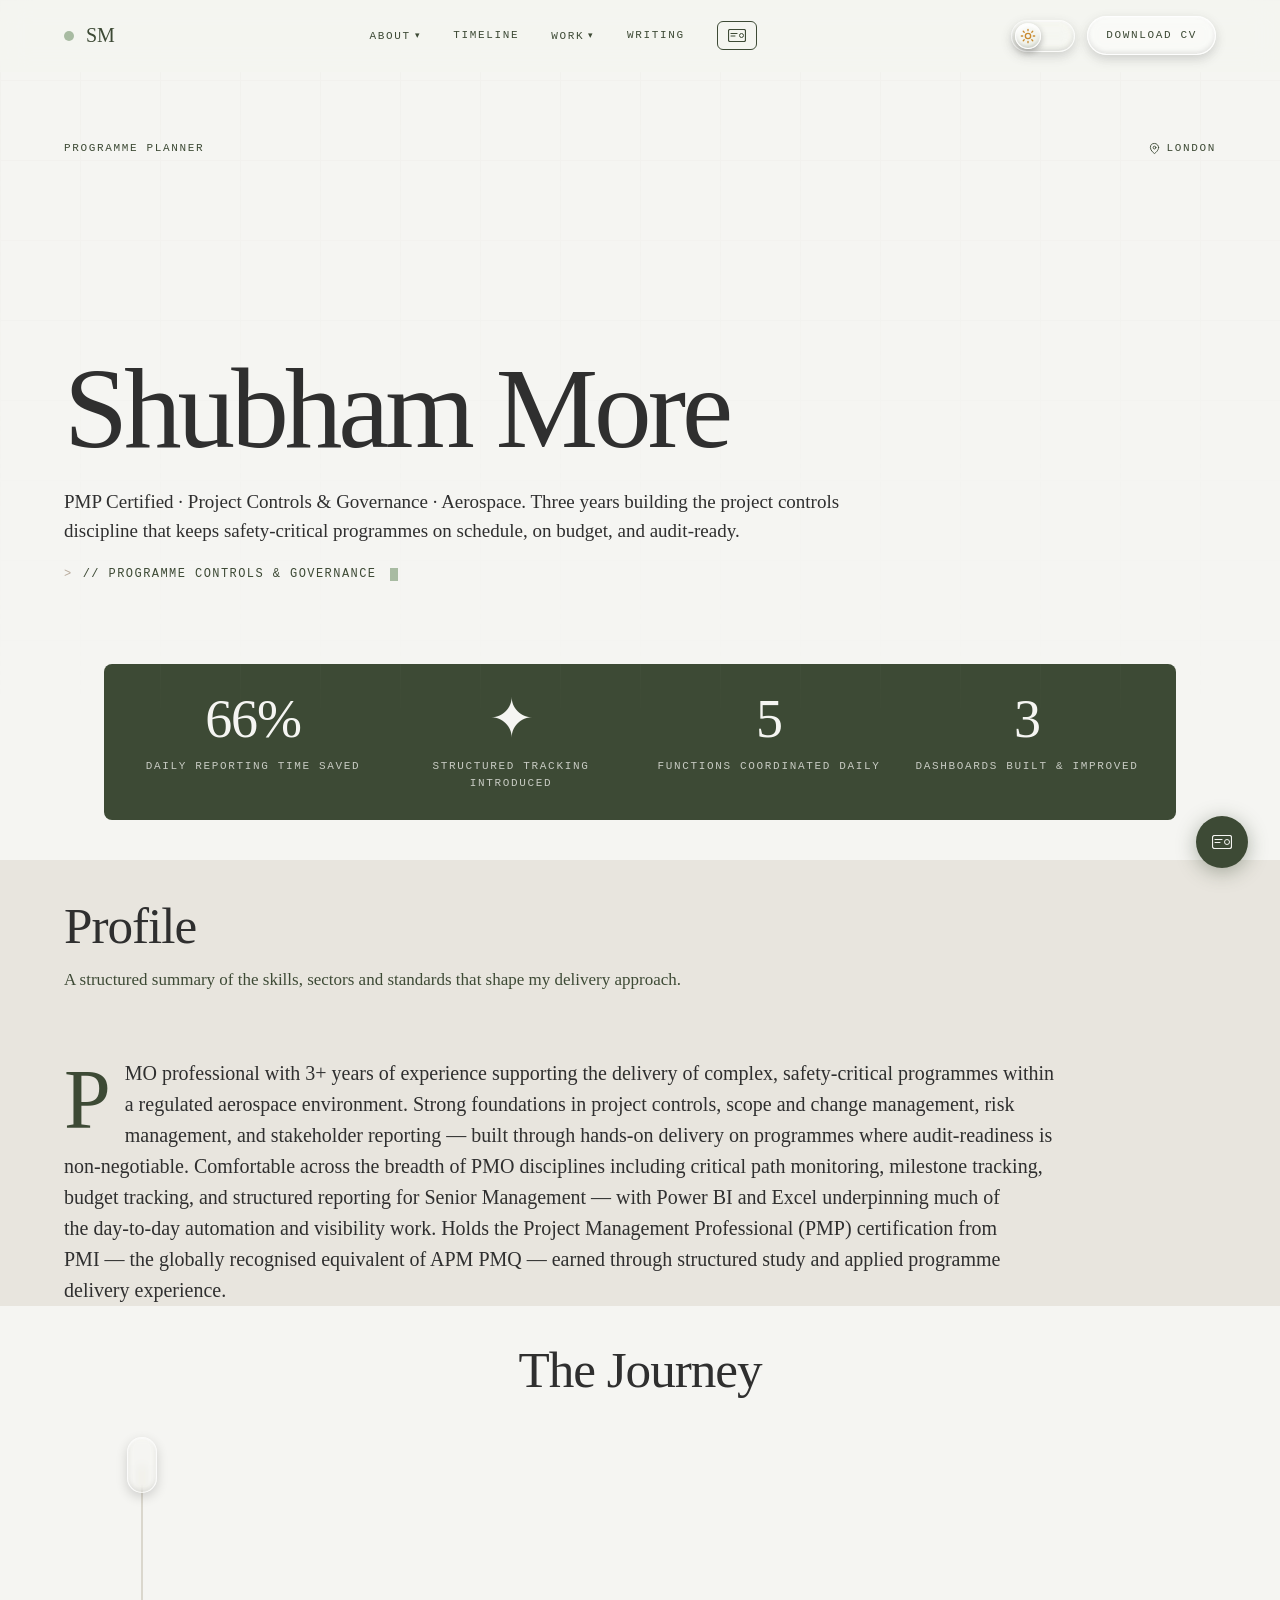
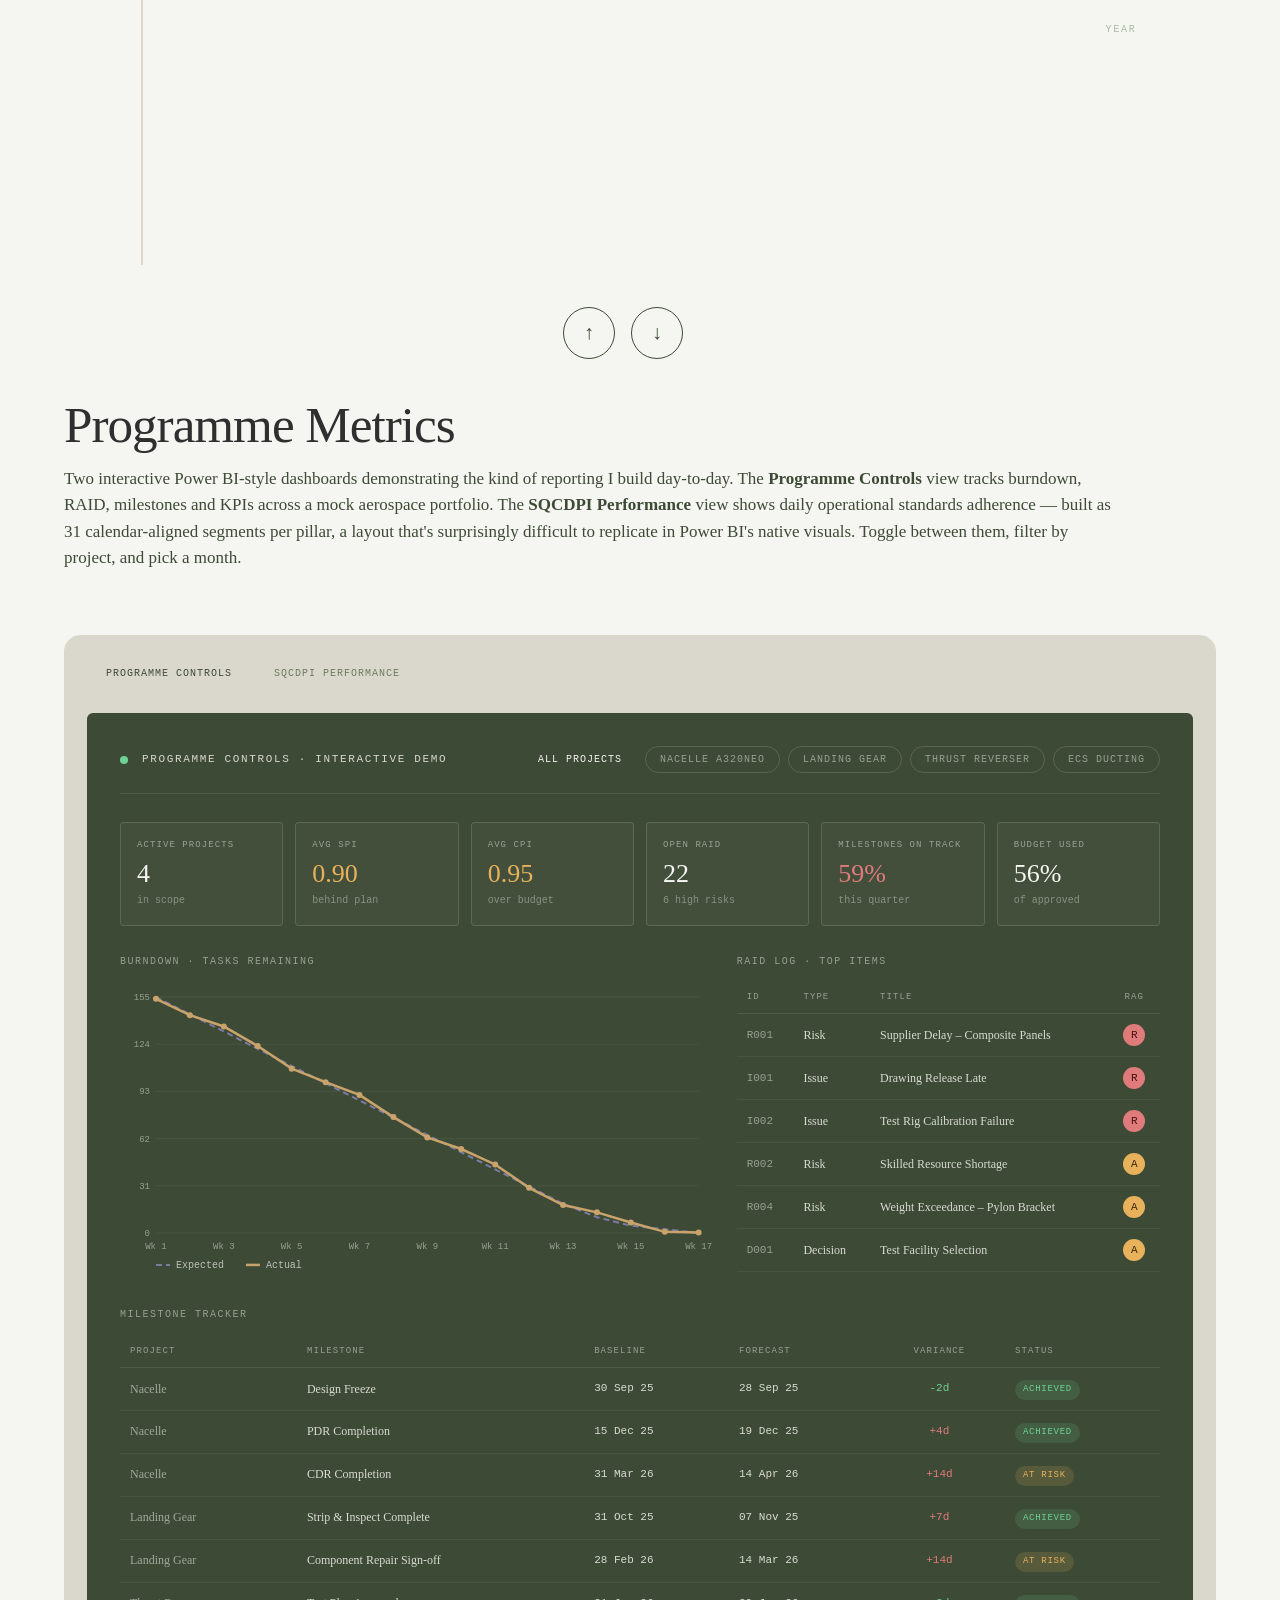
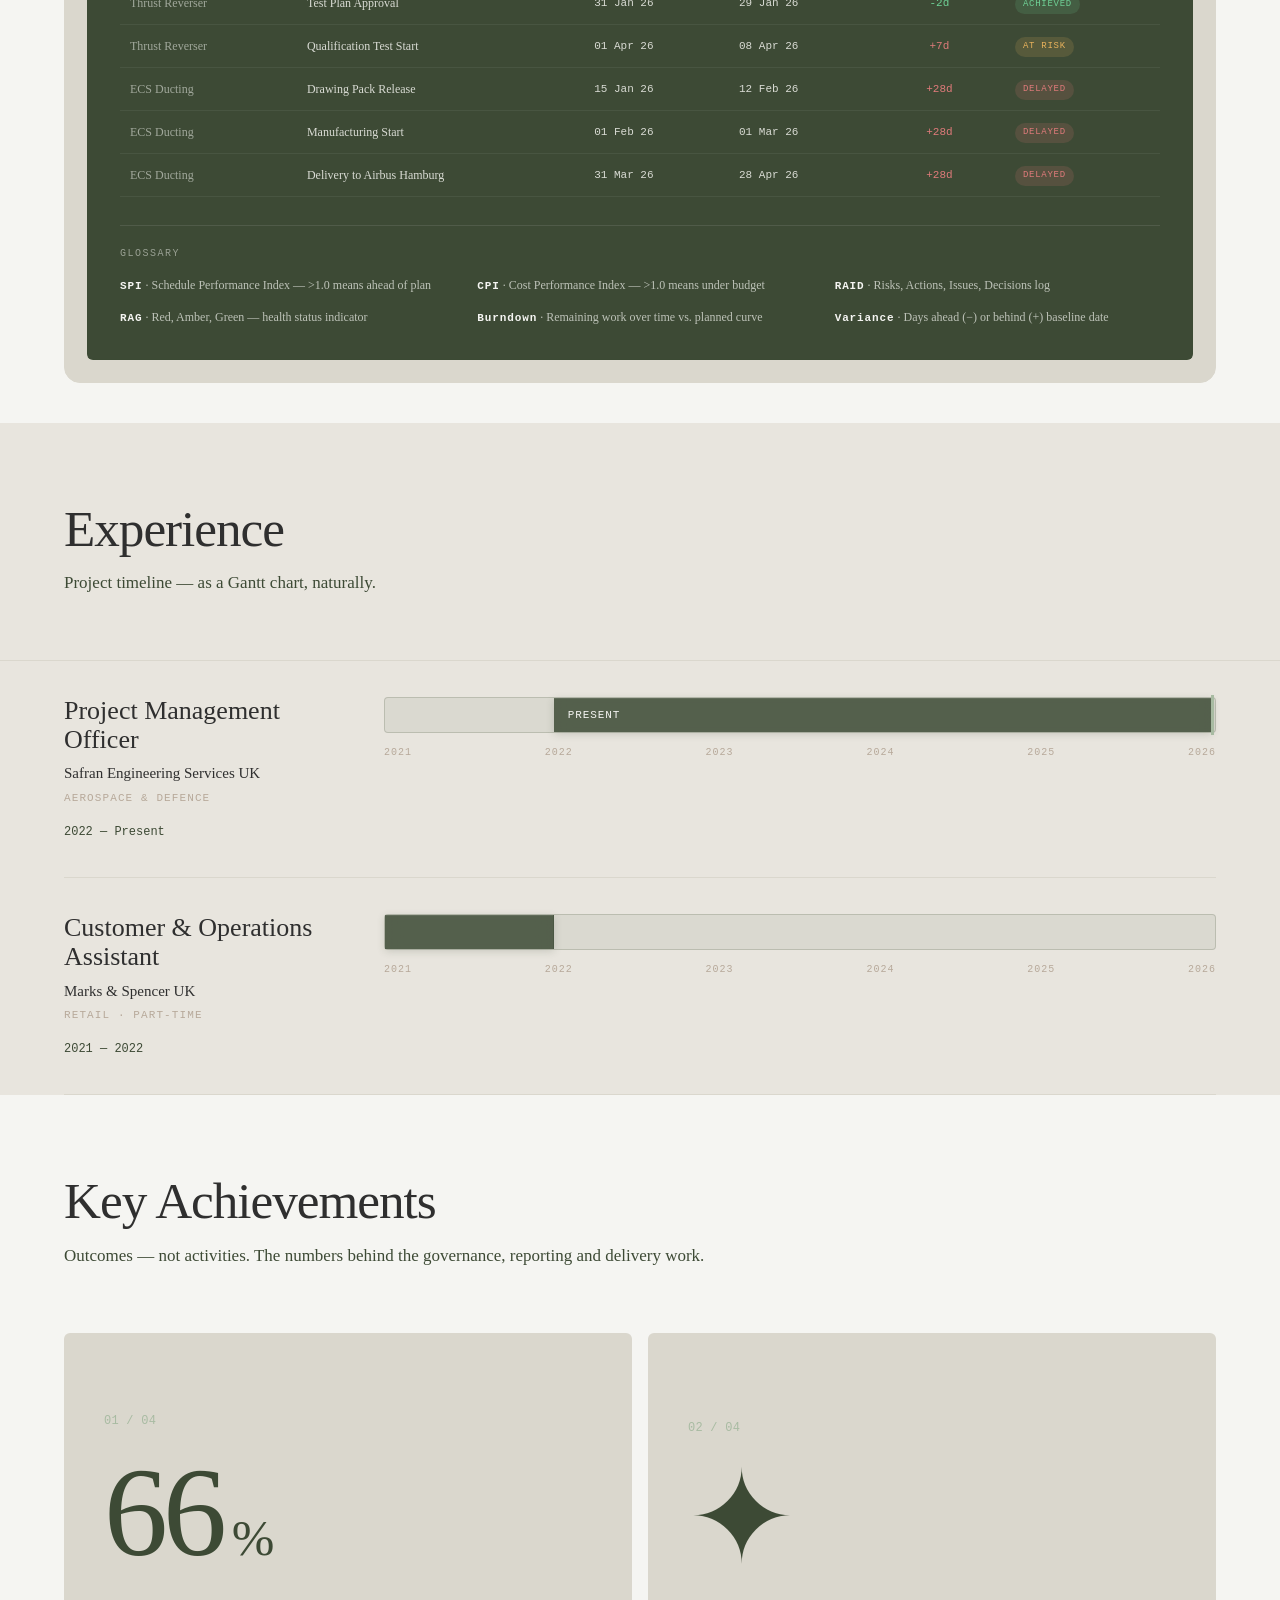
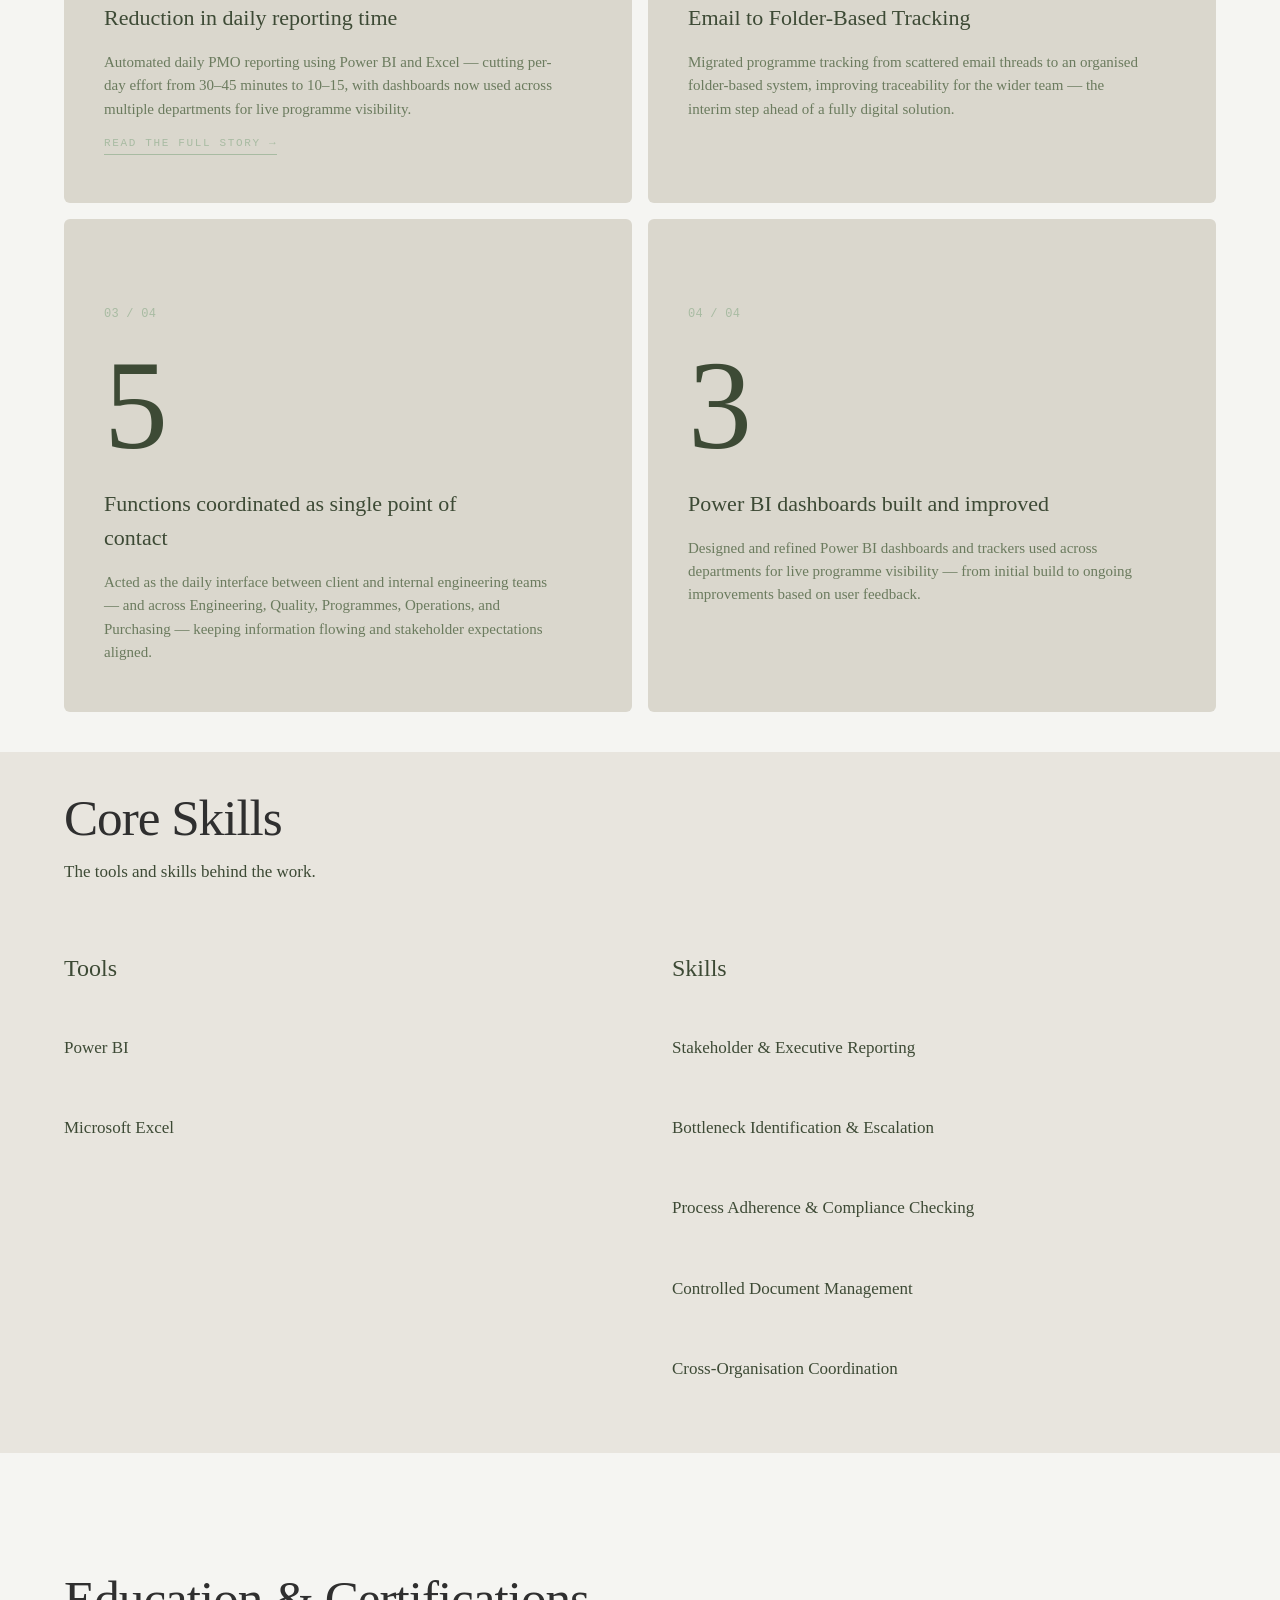
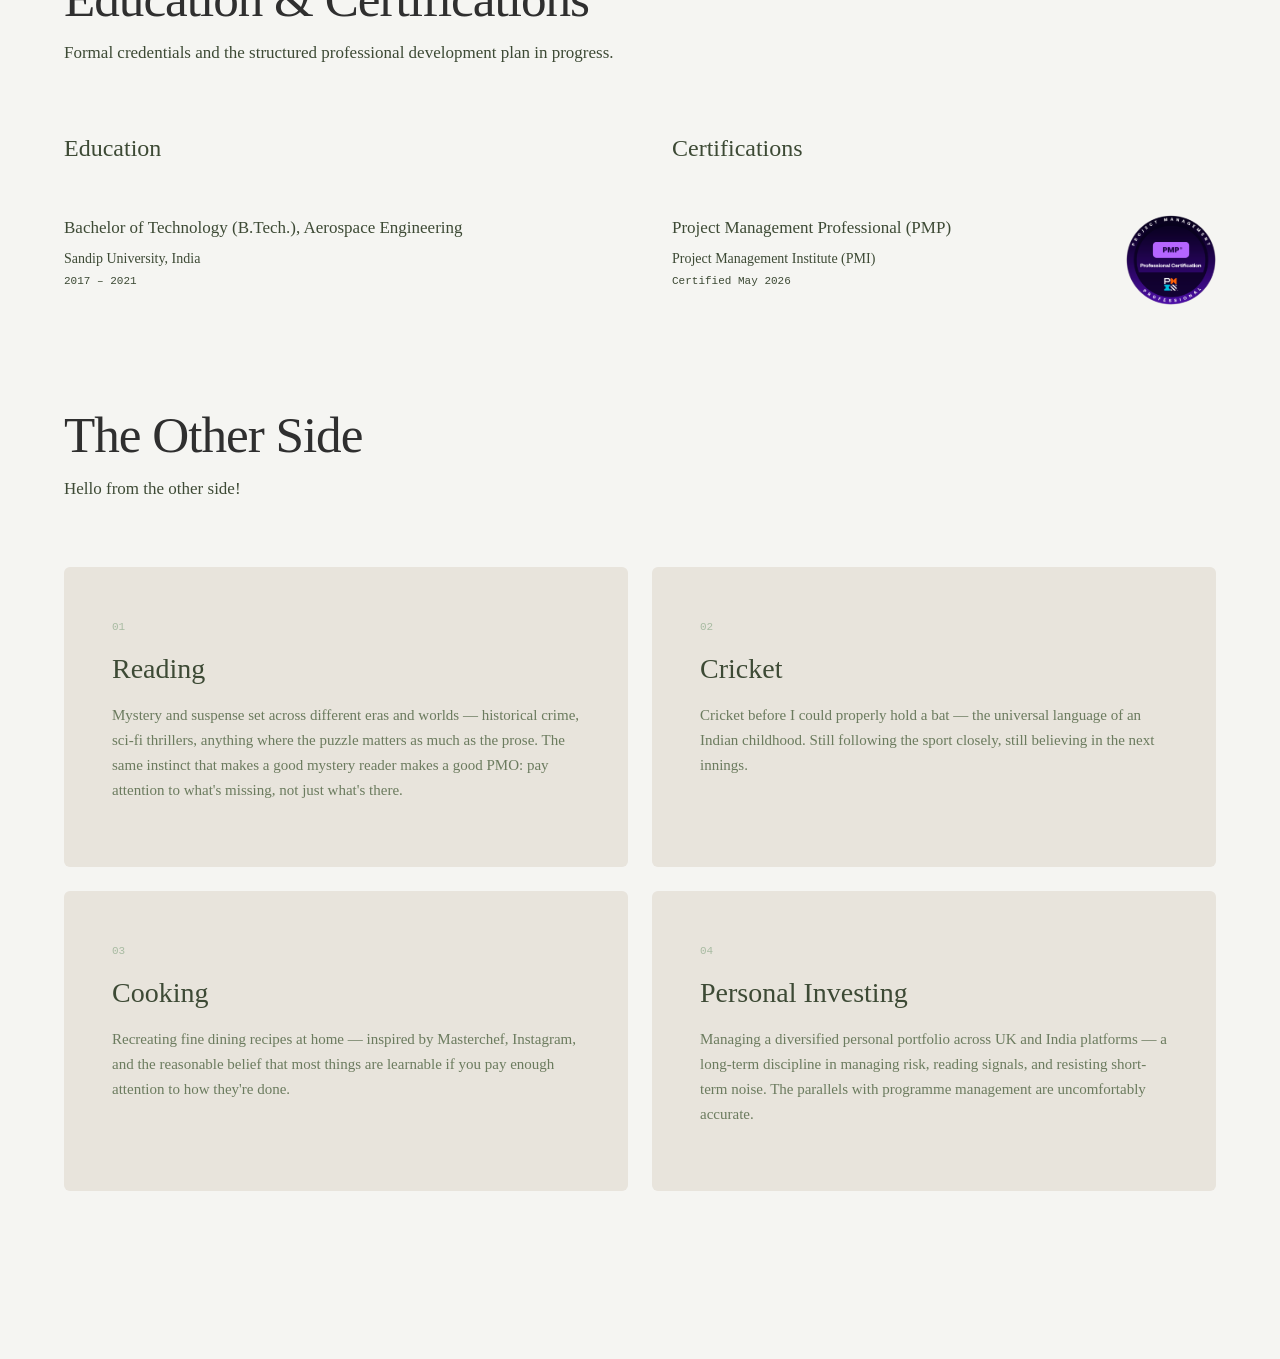
==== index.html @ 46ce42ec "Hero/skills/achievements/experience refresh - Hero top bar: replace the Role/Based/Specialism meta r" ====
<!DOCTYPE html>
<html lang="en"><head><meta http-equiv="Content-Type" content="text/html; charset=UTF-8"><link rel="preconnect" href="https://fonts.googleapis.com"><link rel="preconnect" href="https://fonts.gstatic.com" crossorigin><link href="https://fonts.googleapis.com/css2?family=Fraunces:ital,opsz,wght@0,9..144,400;0,9..144,500;1,9..144,400&family=Literata:ital,opsz,wght@0,7..72,400;0,7..72,500;1,7..72,400&family=JetBrains+Mono:wght@400;500&display=swap" rel="stylesheet"><meta name="viewport" content="width=device-width, initial-scale=1.0">
<title>Shubham More — Project Management Officer · Programme Controls &amp; Governance</title>
<meta name="description" content="Shubham More — Project Management Officer with 3+ years building project controls discipline on safety-critical aerospace programmes. Portfolio of programme delivery, governance and reporting work.">
<link rel="preconnect" href="https://fonts.googleapis.com/">
<link rel="preconnect" href="https://fonts.gstatic.com/">
<script>/* Apply saved theme before first paint — prevents a flash. Default is light for every device (OS setting ignored). */
(function(){try{var t=localStorage.getItem('theme')==='dark'?'dark':'light';document.documentElement.setAttribute('data-theme',t);}catch(e){}})();</script>
<link rel="stylesheet" href="css/base-mobile.css">
<link rel="stylesheet" href="css/variables.css">
<link rel="stylesheet" href="css/base.css">
<link rel="stylesheet" href="css/nav.css">
<link rel="stylesheet" href="css/sections/hero.css">
<link rel="stylesheet" href="css/sections/profile.css">
<link rel="stylesheet" href="css/sections/dashboard.css">
<link rel="stylesheet" href="css/sections/experience.css">
<link rel="stylesheet" href="css/sections/achievements.css">
<link rel="stylesheet" href="css/sections/skills.css">
<link rel="stylesheet" href="css/sections/education.css">
<link rel="stylesheet" href="css/sections/interests.css">
<link rel="stylesheet" href="css/sections/contact.css">
<link rel="stylesheet" href="css/misc.css">
<link rel="stylesheet" href="css/sections/dashboard-sqcdpi.css">
<link rel="stylesheet" href="css/overrides.css">
<link rel="stylesheet" href="css/nav-dropdown.css">
<link rel="stylesheet" href="css/sections/timeline.css">
<link rel="stylesheet" href="css/sections/timeline-deck.css">
<link rel="stylesheet" href="css/components.css">
<link rel="stylesheet" href="css/theme-toggle.css">
</head>
<body>
<nav class="nav" id="nav">
  <div class="nav-inner">
    <a class="nav-logo" href="#top"><span class="dot"></span>SM</a>
    <div class="nav-links" id="navLinks">
      <!-- About dropdown -->
      <div class="nav-group">
        <button class="nav-group-btn" aria-expanded="false">About <span class="nav-chevron">▾</span></button>
        <div class="nav-dropdown">
          <a href="#profile" class="nav-drop-link">Profile</a>
          <a href="#education" class="nav-drop-link">Education &amp; Development</a>
          <a href="#interests" class="nav-drop-link">The Other Side</a>
        </div>
      </div>
      <a href="#timeline" class="nav-link-plain">Timeline</a>
      <!-- Work dropdown -->
      <div class="nav-group">
        <button class="nav-group-btn" aria-expanded="false">Work <span class="nav-chevron">▾</span></button>
        <div class="nav-dropdown">
          <a href="#dashboard" class="nav-drop-link">Metrics</a>
          <a href="#experience" class="nav-drop-link">Experience</a>
          <a href="#achievements" class="nav-drop-link">Achievements</a>
          <a href="#skills" class="nav-drop-link">Skills</a>
        </div>
      </div>
      <a href="articles.html" class="nav-link-plain">Writing</a>
      <!-- Business card icon -->
      <button class="nav-card-btn" id="navCardBtn" aria-label="View business card" title="View business card">
        <svg width="18" height="13" viewBox="0 0 18 13" fill="none" xmlns="http://www.w3.org/2000/svg">
          <rect x="0.5" y="0.5" width="17" height="12" rx="1.5" stroke="currentColor" stroke-width="1.2"/>
          <line x1="3" y1="4.5" x2="9" y2="4.5" stroke="currentColor" stroke-width="1.2" stroke-linecap="round"/>
          <line x1="3" y1="7" x2="7" y2="7" stroke="currentColor" stroke-width="1" stroke-linecap="round"/>
          <circle cx="13.5" cy="6.5" r="2" stroke="currentColor" stroke-width="1"/>
        </svg>
      </button>
      <!-- Mobile-only links -->
      <div class="mobile-nav-group">
        <div class="mobile-nav-label">About</div>
        <a href="#profile" class="nav-drop-link">Profile</a>
        <a href="#education" class="nav-drop-link">Education &amp; Development</a>
        <a href="#interests" class="nav-drop-link">The Other Side</a>
      </div>
      <a href="#timeline" class="mobile-nav-standalone">Timeline</a>
      <div class="mobile-nav-group">
        <div class="mobile-nav-label">Work</div>
        <a href="#dashboard" class="nav-drop-link">Metrics</a>
        <a href="#experience" class="nav-drop-link">Experience</a>
        <a href="#achievements" class="nav-drop-link">Achievements</a>
        <a href="#skills" class="nav-drop-link">Skills</a>
      </div>
      <a href="articles.html" class="mobile-nav-standalone">Writing</a>
      <a href="Shubham_More_CV.pdf" download class="mobile-cta">Download CV</a>
    </div>
    <div class="nav-right">
      <button class="theme-toggle" id="themeToggle" role="switch" aria-checked="false" aria-label="Switch to dark mode" title="Toggle dark mode" type="button">
        <span class="tt-track">
          <span class="tt-knob">
            <svg class="tt-icon tt-sun" viewBox="0 0 24 24" fill="none" stroke="currentColor" stroke-width="2" stroke-linecap="round" stroke-linejoin="round" aria-hidden="true"><circle cx="12" cy="12" r="4"/><path d="M12 2v2M12 20v2M4.9 4.9l1.4 1.4M17.7 17.7l1.4 1.4M2 12h2M20 12h2M4.9 19.1l1.4-1.4M17.7 6.3l1.4-1.4"/></svg>
            <svg class="tt-icon tt-moon" viewBox="0 0 24 24" fill="none" stroke="currentColor" stroke-width="2" stroke-linecap="round" stroke-linejoin="round" aria-hidden="true"><path d="M21 12.8A9 9 0 1 1 11.2 3a7 7 0 0 0 9.8 9.8z"/></svg>
          </span>
        </span>
      </button>
      <a class="nav-cta nav-cta-desktop" href="Shubham_More_CV.pdf" download style="text-decoration:none;">Download CV</a>
      <button class="nav-burger" id="navBurger" aria-label="Toggle navigation menu" type="button"><span></span><span></span><span></span></button>
    </div>
  </div>
</nav>
<a id="top"></a>
<section class="hero" id="hero" data-screen-label="Hero"><div class="hero-grid"></div><div class="hero-top"><div class="meta"><span>Programme Planner</span></div><div class="hero-loc"><svg width="11" height="13" viewBox="0 0 24 24" fill="none" stroke="currentColor" stroke-width="2" stroke-linecap="round" stroke-linejoin="round" aria-hidden="true"><path d="M21 10c0 7-9 13-9 13s-9-6-9-13a9 9 0 0 1 18 0z"/><circle cx="12" cy="10" r="3"/></svg><span>London</span></div></div><div class="hero-main reveal in in-view"><div><h1 class="hero-name">Shubham More</h1><p class="hero-tagline">PMP Certified · Project Controls &amp; Governance · Aerospace. Three years building the project controls discipline that keeps safety-critical programmes on schedule, on budget, and audit&#8209;ready.</p><div class="hero-typer"><span id="typer">// Programme controls &amp; governance</span><span class="caret"></span></div></div></div><div class="hero-foot"><div class="kpi-cell"><div class="kpi-num in in-view counted" data-target="66" data-suffix="%">66%</div><div class="kpi-label">Daily reporting time saved</div></div><div class="kpi-cell"><div class="kpi-num">✦</div><div class="kpi-label">Structured tracking introduced</div></div><div class="kpi-cell"><div class="kpi-num in in-view counted" data-target="5" data-suffix="">5</div><div class="kpi-label">Functions coordinated daily</div></div><div class="kpi-cell"><div class="kpi-num in in-view counted" data-target="3" data-suffix="">3</div><div class="kpi-label">Dashboards built &amp; improved</div></div></div></section>
<section id="profile" class="section-alt" data-screen-label="01 Profile"><div class="container"><div class="section-head reveal in in-view"><div class="idx">01 / 08</div><div><div class="eyebrow">Profile</div><h2>Profile</h2><p class="lead" style="max-width: 1000px;">A structured summary of the skills, sectors and standards that shape my delivery approach.</p></div></div></div><div class="container profile-body"><div class="reveal in in-view"><p class="drop">PMO professional with 3+ years of experience supporting the delivery of complex, safety-critical programmes within a regulated aerospace environment. Strong foundations in project controls, scope and change management, risk management, and stakeholder reporting — built through hands-on delivery on programmes where audit-readiness is non-negotiable. Comfortable across the breadth of PMO disciplines including critical path monitoring, milestone tracking, budget tracking, and structured reporting for Senior Management — with Power BI and Excel underpinning much of the day-to-day automation and visibility work. Holds the Project Management Professional (PMP) certification from PMI — the globally recognised equivalent of APM PMQ — earned through structured study and applied programme delivery experience.</p></div></div></section>
<section id="timeline" class="cf-track" data-screen-label="Timeline">
  <div class="jd">
    <div class="jd-title">The Journey</div>
    <div class="jd-stage">
      <div class="jd-scrub" id="jdScrub"><div class="jd-scrub-line"></div><div class="jd-scrub-fill" id="jdFill"></div><div class="jd-handle" id="jdHandle"></div></div>
      <div class="jd-deckwrap"><div class="jd-deck" id="jdDeck"></div></div>
      <div class="jd-year"><div class="jd-year-label">Year</div><div class="jd-year-win"><div class="jd-year-roll" id="jdYearRoll"></div></div></div>
      <div class="jd-arrows"><button class="jd-arrow" id="jdPrev" aria-label="Previous milestone" type="button">↑</button><button class="jd-arrow" id="jdNext" aria-label="Next milestone" type="button">↓</button></div>
    </div>
  </div>
  <div class="cf-sticky">
    <div class="cf-title">The Journey</div>
    <div class="cf-yearabove"><div class="cf-yearroll" id="cfYearRoll"></div></div>
    <div class="cf-stage" id="cfStage"></div>
    <div class="cf-scrub" id="cfScrub">
      <div class="cf-scrub-line"></div>
      <div class="cf-scrub-fill" id="cfFill"></div>
      <div class="cf-handle" id="cfHandle"></div>
    </div>
    <div class="cf-detail" id="cfDetail"></div>
  </div>
</section>
<section id="dashboard" class="dashboard" data-screen-label="02 Dashboard"><div class="container"><div class="section-head reveal in in-view"><div class="idx">03 / 08</div><div><div class="eyebrow">Programme Metrics</div><h2>Programme Metrics</h2><p class="lead" style="max-width: 1050px;">Two interactive Power BI-style dashboards demonstrating the kind of reporting I build day-to-day. The <b style="color:var(--brand);">Programme Controls</b> view tracks burndown, RAID, milestones and KPIs across a mock aerospace portfolio. The <b style="color:var(--brand);">SQCDPI Performance</b> view shows daily operational standards adherence — built as 31 calendar-aligned segments per pillar, a layout that's surprisingly difficult to replicate in Power BI's native visuals. Toggle between them, filter by project, and pick a month.</p></div></div></div><div class="container">
<div class="dash-frame">
<div class="dash-switcher" id="dashSwitcher">
  <button class="dash-switch-btn active" data-view="permits">Programme Controls</button>
  <button class="dash-switch-btn" data-view="sqcdpi">SQCDPI Performance</button>
</div>
<div class="dash-panel reveal in in-view" id="permitsPanel"><div class="dash-bar"><div class="dash-bar-left"><span class="live-dot"></span><span>Programme Controls · interactive demo</span></div><div class="dash-tabs" id="proj-tabs"><button class="dash-tab active" data-proj="all">All Projects</button><button class="dash-tab" data-proj="Nacelle">Nacelle A320neo</button><button class="dash-tab" data-proj="Landing Gear">Landing Gear</button><button class="dash-tab" data-proj="Thrust Reverser">Thrust Reverser</button><button class="dash-tab" data-proj="ECS Ducting">ECS Ducting</button></div></div><div id="dash-kpis" style="display:grid;grid-template-columns:repeat(6,1fr);gap:12px;margin-bottom:28px;"></div><div style="display:grid;grid-template-columns:1.4fr 1fr;gap:24px;margin-bottom:24px;" class="dash-grid-responsive"><div><p style="font-family:var(--f-mono);font-size:10px;letter-spacing:0.15em;text-transform:uppercase;color:rgba(244,245,240,0.5);margin-bottom:14px;">Burndown · Tasks Remaining</p><div id="burnChartWrap" style="position:relative;width:100%;height:280px;"></div></div><div><p style="font-family:var(--f-mono);font-size:10px;letter-spacing:0.15em;text-transform:uppercase;color:rgba(244,245,240,0.5);margin-bottom:14px;">RAID Log · Top Items</p><table style="width:100%;border-collapse:collapse;font-size:12px;"><thead id="raid-head"></thead><tbody id="raid-body"></tbody></table></div></div><div><p style="font-family:var(--f-mono);font-size:10px;letter-spacing:0.15em;text-transform:uppercase;color:rgba(244,245,240,0.5);margin-bottom:14px;">Milestone Tracker</p><table style="width:100%;border-collapse:collapse;font-size:12px;"><thead id="ms-head"></thead><tbody id="ms-body"></tbody></table></div><div style="margin-top:28px;padding-top:20px;border-top:1px solid rgba(244,245,240,0.1);"><p style="font-family:var(--f-mono);font-size:10px;letter-spacing:0.15em;text-transform:uppercase;color:rgba(244,245,240,0.5);margin-bottom:14px;">Glossary</p><div style="display:grid;grid-template-columns:repeat(auto-fit,minmax(260px,1fr));gap:14px 32px;font-size:12px;color:rgba(244,245,240,0.7);line-height:1.5;"><div><b style="color:var(--on-deep);font-family:var(--f-mono);font-size:11px;letter-spacing:0.08em;">SPI</b> · Schedule Performance Index — &gt;1.0 means ahead of plan</div><div><b style="color:var(--on-deep);font-family:var(--f-mono);font-size:11px;letter-spacing:0.08em;">CPI</b> · Cost Performance Index — &gt;1.0 means under budget</div><div><b style="color:var(--on-deep);font-family:var(--f-mono);font-size:11px;letter-spacing:0.08em;">RAID</b> · Risks, Actions, Issues, Decisions log</div><div><b style="color:var(--on-deep);font-family:var(--f-mono);font-size:11px;letter-spacing:0.08em;">RAG</b> · Red, Amber, Green — health status indicator</div><div><b style="color:var(--on-deep);font-family:var(--f-mono);font-size:11px;letter-spacing:0.08em;">Burndown</b> · Remaining work over time vs. planned curve</div><div><b style="color:var(--on-deep);font-family:var(--f-mono);font-size:11px;letter-spacing:0.08em;">Variance</b> · Days ahead (−) or behind (+) baseline date</div></div></div></div>
<div class="dash-panel reveal in in-view" id="sqcdpiPanel" style="display:none;">
  <div class="dash-bar">
    <div class="dash-bar-left">
      <span class="live-dot"></span>
      <span>SQCDPI · Daily Standards Adherence</span>
    </div>
    <div class="dash-tabs" id="sqcdpi-month-tabs">
      <button class="dash-tab" data-month="mar">March 2026</button>
      <button class="dash-tab" data-month="apr">April 2026</button>
      <button class="dash-tab active" data-month="may">May 2026</button>
    </div>
  </div>
  <div id="sqcdpi-grid" style="display:grid;grid-template-columns:repeat(6,1fr);gap:12px;"></div>
<div class="sq-actions-section">
  <div class="sq-actions-label">Actions · Not OK days this month</div>
  <div id="sqcdpi-actions-wrap"></div>
</div>
  <div style="margin-top:28px;padding-top:20px;border-top:1px solid rgba(244,245,240,0.1);">
    <p style="font-family:var(--f-mono);font-size:10px;letter-spacing:0.15em;text-transform:uppercase;color:rgba(244,245,240,0.5);margin-bottom:14px;">Glossary</p>
    <div style="display:grid;grid-template-columns:repeat(auto-fit,minmax(260px,1fr));gap:14px 32px;font-size:12px;color:rgba(244,245,240,0.7);line-height:1.5;">
      <div><b style="color:var(--on-deep);font-family:var(--f-mono);font-size:11px;letter-spacing:0.08em;">SQCDPI</b> · Safety, Quality, Cost, Delivery, People, Innovation — daily operational standards framework</div>
      <div><b style="color:var(--on-deep);font-family:var(--f-mono);font-size:11px;letter-spacing:0.08em;">OK</b> · Daily standard met — green segment</div>
      <div><b style="color:var(--on-deep);font-family:var(--f-mono);font-size:11px;letter-spacing:0.08em;">Not OK</b> · Standard missed — red segment, triggers root-cause and actions</div>
      <div><b style="color:var(--on-deep);font-family:var(--f-mono);font-size:11px;letter-spacing:0.08em;">Segment</b> · One ring slice = one day of the month</div>
    </div>
  </div>
</div>
</div>
</div></section>
<section id="experience" class="section-alt" style="padding-top: 80px; margin-top: 40px;" data-screen-label="03 Experience"><div class="container"><div class="section-head reveal in in-view"><div class="idx">04 / 08</div><div><div class="eyebrow">Experience</div><h2>Experience</h2><p class="lead">Project timeline — as a Gantt chart, naturally.</p></div></div></div><div class="container gantt"><div class="gantt-row reveal in in-view"><div class="gantt-meta"><h3 class="role">Project Management Officer</h3><div class="co">Safran Engineering Services UK</div><div class="sector">Aerospace &amp; Defence</div><div class="dates">2022 — Present</div></div><div class="gantt-viz"><div class="gantt-timeline in in-view"><div class="bar current" style="left:20.339026061359657%; width:79.291693511869%">Present</div></div><div class="gantt-axis"><span>2021</span><span>2022</span><span>2023</span><span>2024</span><span>2025</span><span>2026</span></div></div></div><div class="gantt-row reveal in in-view"><div class="gantt-meta"><h3 class="role">Customer &amp; Operations Assistant</h3><div class="co">Marks &amp; Spencer UK</div><div class="sector">Retail · Part-Time</div><div class="dates">2021 — 2022</div></div><div class="gantt-viz"><div class="gantt-timeline in in-view"><div class="bar" style="left:0%; width:20.339026061359657%"></div></div><div class="gantt-axis"><span>2021</span><span>2022</span><span>2023</span><span>2024</span><span>2025</span><span>2026</span></div></div></div></div></section>
<section id="achievements" style="padding-top: 80px;" data-screen-label="04 Achievements"><div class="container"><div class="section-head reveal in in-view"><div class="idx">05 / 08</div><div><div class="eyebrow">Key Achievements</div><h2>Key Achievements</h2><p class="lead" style="max-width: 100%;">Outcomes — not activities. The numbers behind the governance, reporting and delivery work.</p></div></div></div><div class="container"><div class="ach-grid"><div class="ach-card reveal in in-view" ><div><div class="mono">01 / 04</div><div class="num-row" style="margin-top: 24px"><span class="num counted in in-view" data-target="66" data-suffix="">66</span><span class="suffix">%</span></div></div><div><h3 class="ach-headline">Reduction in daily reporting time</h3><p class="ach-detail">Automated daily PMO reporting using Power BI and Excel — cutting per-day effort from 30–45 minutes to 10–15, with dashboards now used across multiple departments for live programme visibility.</p><a href="article-see-it.html" style="font-family:var(--f-mono);font-size:11px;letter-spacing:0.15em;text-transform:uppercase;color:var(--ink);margin-top:14px;display:inline-flex;align-items:center;gap:6px;border-bottom:1px solid var(--ink);padding-bottom:2px;">Read the full story →</a></div></div><div class="ach-card reveal in in-view" ><div><div class="mono">02 / 04</div><div class="num-row" style="margin-top: 24px"><span class="num">✦</span></div></div><div><h3 class="ach-headline">Email to Folder-Based Tracking</h3><p class="ach-detail">Migrated programme tracking from scattered email threads to an organised folder-based system, improving traceability for the wider team — the interim step ahead of a fully digital solution.</p></div></div><div class="ach-card reveal in in-view" ><div><div class="mono">03 / 04</div><div class="num-row" style="margin-top: 24px"><span class="num counted in in-view" data-target="5" data-suffix="">5</span></div></div><div><h3 class="ach-headline">Functions coordinated as single point of contact</h3><p class="ach-detail">Acted as the daily interface between client and internal engineering teams — and across Engineering, Quality, Programmes, Operations, and Purchasing — keeping information flowing and stakeholder expectations aligned.</p></div></div><div class="ach-card reveal in in-view" style="background:var(--paper-warm);"><div><div class="mono">04 / 04</div><div class="num-row" style="margin-top: 24px"><span class="num counted in in-view" data-target="3" data-suffix="">3</span></div></div><div><h3 class="ach-headline">Power BI dashboards built and improved</h3><p class="ach-detail">Designed and refined Power BI dashboards and trackers used across departments for live programme visibility — from initial build to ongoing improvements based on user feedback.</p></div></div></div></div></section>
<section id="skills" class="section-alt" style="padding-top: 40px; margin-top: 40px; padding-bottom: 40px; margin-bottom: 40px;" data-screen-label="05 Skills"><div class="container"><div class="section-head reveal in in-view"><div class="idx">06 / 08</div><div><div class="eyebrow">Core Skills</div><h2>Core Skills</h2><p class="lead">The tools and skills behind the work.</p></div></div></div><div class="container edu-grid"><div class="edu-col reveal in in-view"><h3>Tools</h3><div class="edu-item"><div><div class="title">Power BI</div></div></div><div class="edu-item"><div><div class="title">Microsoft Excel</div></div></div></div><div class="edu-col reveal in in-view"><h3>Skills</h3><div class="edu-item"><div><div class="title">Stakeholder &amp; Executive Reporting</div></div></div><div class="edu-item"><div><div class="title">Bottleneck Identification &amp; Escalation</div></div></div><div class="edu-item"><div><div class="title">Process Adherence &amp; Compliance Checking</div></div></div><div class="edu-item"><div><div class="title">Controlled Document Management</div></div></div><div class="edu-item"><div><div class="title">Cross-Organisation Coordination</div></div></div></div></div></section>
<section id="education" style="padding-top: 80px;" data-screen-label="06 Education"><div class="container"><div class="section-head reveal in in-view"><div class="idx">07 / 08</div><div><div class="eyebrow">Education &amp; Certifications</div><h2>Education &amp; Certifications</h2><p class="lead">Formal credentials and the structured professional development plan in progress.</p></div></div></div><div class="container edu-grid"><div class="edu-col reveal in in-view"><h3>Education</h3><div class="edu-item"><div><div class="title">Bachelor of Technology (B.Tech.), Aerospace Engineering</div><div class="issuer">Sandip University, India</div><div class="dtl">2017 – 2021</div></div></div></div><div class="edu-col reveal in in-view"><h3>Certifications</h3><div class="edu-item"><div><div class="title">Project Management Professional (PMP)</div><div class="issuer">Project Management Institute (PMI)</div><div class="dtl">Certified May 2026</div></div><a href="https://www.credly.com/badges/8ac6c21e-2fab-4c3b-8289-e164701af70c/public_url" target="_blank" rel="noopener" title="Verify on Credly" aria-label="Verify PMP badge on Credly"><img src="pmp-badge.png" alt="PMP Certified — PMI" style="width:90px;height:90px;border-radius:50%;object-fit:cover;display:block;cursor:pointer;"></a></div></div></div></div></section>
<section id="interests" style="padding-top: 80px; padding-bottom: 80px; background: var(--paper);" data-screen-label="The Other Side"><div class="container"><div class="section-head reveal in in-view"><div class="idx">08 / 08</div><div><div class="eyebrow">The Other Side</div><h2>The Other Side</h2><p class="lead">Hello from the other side!</p></div></div></div><div class="container"><div class="int-list"><div class="int-item"><div class="int-idx">01</div><div><div class="int-label">Reading</div><div class="int-detail">Mystery and suspense set across different eras and worlds — historical crime, sci-fi thrillers, anything where the puzzle matters as much as the prose. The same instinct that makes a good mystery reader makes a good PMO: pay attention to what's missing, not just what's there.</div></div></div><div class="int-item"><div class="int-idx">02</div><div><div class="int-label">Cricket</div><div class="int-detail">Cricket before I could properly hold a bat — the universal language of an Indian childhood. Still following the sport closely, still believing in the next innings.</div></div></div><div class="int-item"><div class="int-idx">03</div><div><div class="int-label">Cooking</div><div class="int-detail">Recreating fine dining recipes at home — inspired by Masterchef, Instagram, and the reasonable belief that most things are learnable if you pay enough attention to how they're done.</div></div></div><div class="int-item"><div class="int-idx">04</div><div><div class="int-label">Personal Investing</div><div class="int-detail">Managing a diversified personal portfolio across UK and India platforms — a long-term discipline in managing risk, reading signals, and resisting short-term noise. The parallels with programme management are uncomfortably accurate.</div></div></div></div></div></section>

<!-- Business Card -->
<div style="height: 0; background: var(--paper-warm);"></div>
<div class="bc-overlay" id="bcOverlay"></div>
<div class="bc-wrap" id="bcWrap">
  <button class="bc-close" id="bcClose">✕</button>
  <div class="bc-scene">
    <div class="bc-card" id="bcCard">
      <div class="bc-face bc-front">
        <div>
          <div class="bc-name">Shubham More</div>
          <div class="bc-role">Project Management Officer</div>
          <div class="bc-spec">Programme Controls &amp; Governance</div>
          <div class="bc-divider"></div>
          <div class="bc-tagline">"Risk identified: Not Hiring Me."</div>
        </div>
        <div class="bc-flip-hint">Tap to flip →</div>
      </div>
      <div class="bc-face bc-back">
        <div class="bc-back-name">Shubham More</div>
        <div class="bc-divider" style="background:rgba(245,245,242,0.3);"></div>
        <div class="bc-back-links">
          <a href="mailto:shubhamdeepakmore@gmail.com" class="bc-back-icon" title="Email">
            <svg width="28" height="28" viewBox="0 0 24 24" fill="none" stroke="currentColor" stroke-width="1.5" stroke-linecap="round" stroke-linejoin="round"><rect x="2" y="4" width="20" height="16" rx="2"/><polyline points="2,4 12,13 22,4"/></svg>
          </a>
          <a href="https://linkedin.com/in/shubhamdeepakmore" target="_blank" class="bc-back-icon" title="LinkedIn">
            <svg width="28" height="28" viewBox="0 0 24 24" fill="none" stroke="currentColor" stroke-width="1.5" stroke-linecap="round" stroke-linejoin="round"><rect x="2" y="2" width="20" height="20" rx="4"/><line x1="8" y1="11" x2="8" y2="16"/><line x1="8" y1="8" x2="8" y2="8.01"/><line x1="12" y1="16" x2="12" y2="11"/><path d="M16 16v-3a2 2 0 0 0-4 0"/></svg>
          </a>
        </div>
      </div>
    </div>
  </div>
</div>

<button class="bc-float" id="bcFloat" aria-label="View business card">
  <svg width="20" height="14" viewBox="0 0 20 14" fill="none">
    <rect x="0.5" y="0.5" width="19" height="13" rx="2" stroke="currentColor" stroke-width="1.2"/>
    <line x1="3" y1="4.5" x2="10" y2="4.5" stroke="currentColor" stroke-width="1.2" stroke-linecap="round"/>
    <line x1="3" y1="7.5" x2="8" y2="7.5" stroke="currentColor" stroke-width="1" stroke-linecap="round"/>
    <circle cx="15" cy="7" r="2.5" stroke="currentColor" stroke-width="1"/>
  </svg>
</button>
<script src="js/dashboard.js"></script>
<script src="js/skills.js"></script>
<script src="js/nav.js"></script>
<script src="js/theme.js"></script>
<script src="js/sqcdpi.js"></script>
<script src="js/glass-pill.js"></script>
<script src="js/animations.js"></script>
<script src="js/timeline.js"></script>
<script src="js/timeline-deck.js"></script>
<script src="js/business-card.js"></script>
</body></html>
---- css/base-mobile.css ----
/* vietnamese */
/* latin-ext */
/* latin */
/* vietnamese */
/* latin-ext */
/* latin */
/* cyrillic-ext */
/* cyrillic */
/* vietnamese */
/* latin-ext */
/* latin */
/* cyrillic-ext */
/* cyrillic */
/* vietnamese */
/* latin-ext */
/* latin */
/* latin-ext */
/* latin */
/* latin-ext */
/* latin */
/* cyrillic-ext */
/* cyrillic */
/* greek-ext */
/* greek */
/* vietnamese */
/* latin-ext */
/* latin */
/* cyrillic-ext */
/* cyrillic */
/* greek-ext */
/* greek */
/* vietnamese */
/* latin-ext */
/* latin */
/* cyrillic-ext */
/* cyrillic */
/* greek-ext */
/* greek */
/* vietnamese */
/* latin-ext */
/* latin */
/* cyrillic-ext */
/* cyrillic */
/* greek-ext */
/* greek */
/* vietnamese */
/* latin-ext */
/* latin */
/* cyrillic-ext */
/* cyrillic */
/* greek */
/* vietnamese */
/* latin-ext */
/* latin */
/* cyrillic-ext */
/* cyrillic */
/* greek */
/* vietnamese */
/* latin-ext */
/* latin */
/* cyrillic */
/* vietnamese */
/* latin-ext */
/* latin */
/* cyrillic */
/* vietnamese */
/* latin-ext */
/* latin */
/* cyrillic */
/* vietnamese */
/* latin-ext */
/* latin */
/* vietnamese */
/* latin-ext */
/* latin */
/* vietnamese */
/* latin-ext */
/* latin */
/* vietnamese */
/* latin-ext */
/* latin */
/* vietnamese */
/* latin-ext */
/* latin */
@media (max-width: 900px) { 
  #dash-kpis { grid-template-columns: repeat(3, 1fr) !important; gap: 10px !important; } 
  .dash-grid-responsive { grid-template-columns: 1fr !important; gap: 32px !important; } 
}
@media (max-width: 600px) {
  #dash-kpis { grid-template-columns: repeat(2, 1fr) !important; gap: 8px !important; }
  .dash-tabs { flex-wrap: wrap !important; gap: 6px !important; width: 100%; }
  .dash-tab { padding: 7px 10px !important; font-size: 9px !important; flex: 0 0 auto; }
  .dash-panel { padding: 18px !important; }
  .dash-bar { flex-direction: column !important; align-items: flex-start !important; gap: 14px !important; }
  .dash-bar-left { font-size: 9px !important; flex-wrap: wrap; }
  #burnChart { max-height: 220px !important; }
  .dash-panel table { font-size: 11px !important; display: block; overflow-x: auto; white-space: nowrap; -webkit-overflow-scrolling: touch; }
  .dash-panel table thead th, .dash-panel table tbody td { padding: 6px 8px !important; }
}

@media (max-width: 600px) {
  .channel { grid-template-columns: 70px minmax(0, 1fr) 20px !important; gap: 12px !important; padding: 16px 0 !important; }
  .channel .val { font-size: 14px !important; }
  .channel .ic { font-size: 9px !important; }
  .contact-form a { font-size: 10px !important; padding: 12px 18px !important; }
  body { overflow-x: hidden; }
  .container { overflow: hidden; }
  .skill-item { grid-template-columns: minmax(0, 1fr) auto !important; gap: 10px !important; }
  .skill-item .name { font-size: 14px !important; word-wrap: break-word; min-width: 0; }
  .skill-item .seg-track { display: none !important; }
  .skill-item .level { font-size: 9px !important; min-width: 70px !important; }
}
@media (max-width: 700px) {
  .skill-groups { flex-direction: row !important; flex-wrap: wrap !important; gap: 6px !important; }
  .skill-group-btn { flex: 0 0 auto !important; padding: 8px 12px !important; border-bottom: none !important; border: 1px solid var(--line) !important; }
  .skill-group-btn .count { display: none; }
  .skill-item { grid-template-columns: 1fr auto !important; gap: 12px !important; }
  .skill-item .seg-track { display: none !important; }
  .skill-item .level { font-size: 10px !important; min-width: 80px !important; }
}</style>
---- css/variables.css ----
:root {
  /* ── Modern PMO Palette · LIGHT (default) ──────────────────
     Values here are the exact colours the site uses today, so
     light mode is unchanged. Dark mode below only re-points the
     same tokens to darker equivalents. ── */
  --ink: #A8BBA2;            /* Sage — accent / hero (same in both modes) */
  --ink-deep: #2F2F2F;       /* Graphite — headings */
  --ink-soft: #B7A99A;       /* Taupe — secondary */
  --paper: #F5F5F2;          /* Off-white — page background */
  --paper-warm: #DAD7CD;     /* Stone — card / tile surfaces */
  --surface: #F5F5F2;
  --text: #2F2F2F;           /* Graphite body text */
  --text-dim: #B7A99A;       /* Taupe */
  --line: #DAD7CD;           /* Stone borders */
  --line-soft: #E8E6E1;
  --accent: #A8BBA2;         /* Sage */
  --dash-bg: #2F2F2F;

  /* Role tokens introduced for theming (light = today's colours) */
  --section-alt: #E8E5DE;    /* alt section band background */
  --interest-bg: #E8E4DC;    /* "Other Side" tile background */
  --surface-deep: #3D4A35;   /* Dark Olive — dashboard panels, timeline cards, KPI band */
  --surface-deep-hi: #4A5A3F;/* lifted olive — active timeline card */
  --brand: #3D4A35;          /* Dark Olive used as TEXT / borders (nav links, labels, idx) */
  --muted-olive: #6B7B5E;    /* soft olive detail text */
  --on-deep: #F5F5F2;        /* light text that sits ON dark-olive surfaces (constant) */
  --label-on-deep: #DAD7CD;  /* muted stone label on dark-olive surfaces */
  --nav-bg: rgba(244,245,240,0.78);   /* frosted nav bar background */
  --glass-card-bg: rgba(245,245,242,0.92); /* timeline float card (frosted) */
  /* Clear-glass capsule (matches the timeline scrubber handle). "onlight" =
     surfaces that are light in light mode / dark in dark mode (nav, dashboard
     view switcher, skills filter); "ondark" = always-dark surfaces (dashboard
     panel tabs). */
  --capsule-onlight-fill: rgba(255,255,255,0.50);
  --capsule-onlight-rim: rgba(255,255,255,0.85);
  --capsule-onlight-hover: rgba(255,255,255,0.28);
  --capsule-ondark-fill: rgba(255,255,255,0.13);
  --capsule-ondark-rim: rgba(255,255,255,0.50);
  --capsule-shadow: 0 4px 12px rgba(0,0,0,0.16), inset 0 1px 2px rgba(255,255,255,0.75), inset 0 -2px 5px rgba(0,0,0,0.10);

  --f-display: "Fraunces", Georgia, serif;
  --f-body: "Literata", Georgia, serif;
  --f-mono: "JetBrains Mono", ui-monospace, monospace;
  --pad-x: clamp(24px, 5vw, 80px);
  --t-hero: clamp(52px, 9vw, 148px);
  --t-h2: clamp(32px, 4vw, 56px);

  color-scheme: light;
}

/* ── Modern PMO Palette · DARK ──────────────────────────────
   Only the tokens that must change are re-pointed. Sage accent
   and the dashboard status colours (green/amber/red) stay the
   same in both modes. ── */
:root[data-theme="dark"] {
  --ink-deep: #F1F0E9;       /* headings → soft off-white */
  --ink-soft: #A8A294;
  --paper: #171911;          /* page background → deep warm olive-charcoal */
  --paper-warm: #24271D;     /* card / tile surfaces */
  --surface: #171911;
  --text: #E6E5DD;           /* body text → soft off-white */
  --text-dim: #A8A294;
  --line: #333829;
  --line-soft: #2A2E20;
  --dash-bg: #171911;

  --section-alt: #1D2016;
  --interest-bg: #1D2016;
  --surface-deep: #2B3123;   /* olive panels lift above the page */
  --surface-deep-hi: #353D2C;
  --brand: #B9CBB2;          /* dark-olive-as-text → light sage-olive */
  --muted-olive: #8FA085;
  --on-deep: #F5F5F2;        /* unchanged — light text on dark panels */
  --label-on-deep: rgba(245,245,242,0.72);
  --nav-bg: rgba(23,25,17,0.72);
  --glass-card-bg: rgba(30,33,24,0.92);
  /* on now-dark surfaces the capsule becomes a subtle light frost */
  --capsule-onlight-fill: rgba(255,255,255,0.16);
  --capsule-onlight-rim: rgba(255,255,255,0.50);
  --capsule-onlight-hover: rgba(255,255,255,0.06);
  --capsule-ondark-fill: rgba(255,255,255,0.13);
  --capsule-ondark-rim: rgba(255,255,255,0.50);

  color-scheme: dark;
}
---- css/base.css ----
* { box-sizing: border-box; margin: 0; padding: 0; }
html { scroll-behavior: smooth; scroll-padding-top: 80px; }
body { font-family: var(--f-body); font-size: var(--t-body); line-height: 1.55; color: var(--text); background: var(--paper); -webkit-font-smoothing: antialiased; overflow-x: hidden; }
img { max-width: 100%; display: block; }
a { color: inherit; text-decoration: none; }
button { font-family: inherit; cursor: pointer; border: none; background: none; }

.mono { font-family: var(--f-mono); font-size: 12px; letter-spacing: 0.02em; text-transform: uppercase; color: #A8BBA2; }
.eyebrow { font-family: var(--f-mono); font-size: 11px; letter-spacing: 0.18em; text-transform: uppercase; color: var(--brand); display: none; }
.eyebrow::before { content: ""; width: 24px; height: 1px; background: var(--ink); display: inline-block; }

.container { max-width: 1440px; margin: 0 auto; padding: 0 var(--pad-x); }
section { padding: var(--pad-section) 0; position: relative; }
#profile { box-shadow: 0 -40px 0 0 var(--section-alt), 0 110px 0 0 var(--section-alt); }
.section-alt { background: var(--section-alt); }
.section-head { display: grid; grid-template-columns: 1fr; gap: 40px; margin-bottom: 64px; align-items: start; }
.section-head .idx { display: none; }
.section-head h2 { font-family: var(--f-display); font-size: var(--t-h2); font-weight: 400; letter-spacing: -0.02em; line-height: 1; color: var(--ink-deep); max-width: 800px; }
.section-head .lead { margin-top: 16px; font-size: 17px; color: var(--brand); max-width: 680px; }
@media (max-width: 700px) { .section-head { grid-template-columns: 1fr; gap: 16px; margin-bottom: 40px; } }
---- css/nav.css ----
.nav { position: fixed; top: 0; left: 0; right: 0; z-index: 100; backdrop-filter: blur(14px); background: var(--nav-bg); border-bottom: 1px solid transparent; transition: border-color .2s; transform: translateZ(0); will-change: transform; }
.nav.scrolled { border-color: var(--line); }
.nav-inner { max-width: 1440px; margin: 0 auto; padding: 16px var(--pad-x); display: flex; align-items: center; justify-content: space-between; gap: 32px; }
.nav-logo { font-family: var(--f-display); font-size: 20px; font-weight: 500; color: var(--brand); display: flex; align-items: center; gap: 12px; }
.nav-logo .dot { width: 10px; height: 10px; border-radius: 50%; background: var(--ink); }
.nav-links { display: flex; gap: 32px; align-items: center; }
.nav-links a { font-family: var(--f-mono); font-size: 11px; letter-spacing: 0.15em; text-transform: uppercase; color: var(--brand); transition: color .15s; }
.nav-links a:hover { color: var(--ink); }
.nav-cta { font-family: var(--f-mono); font-size: 11px; letter-spacing: 0.15em; text-transform: uppercase; padding: 10px 18px; border-radius: 999px; color: var(--brand);
  background: var(--capsule-onlight-fill); border: 1px solid var(--capsule-onlight-rim);
  backdrop-filter: blur(6px) saturate(140%); -webkit-backdrop-filter: blur(6px) saturate(140%);
  box-shadow: var(--capsule-shadow); transition: transform .15s, box-shadow .15s, background .15s; }
.nav-cta:hover { color: var(--brand); transform: translateY(-1px); box-shadow: 0 6px 16px rgba(0,0,0,0.20), inset 0 1px 2px rgba(255,255,255,0.85), inset 0 -2px 5px rgba(0,0,0,0.10); }
.nav-right { display: flex; gap: 12px; align-items: center; }
.nav-links .mobile-cta { display: none; }
.nav-burger { display: none; width: 40px; height: 40px; padding: 8px; background: transparent; border: 1px solid var(--ink); border-radius: 8px; cursor: pointer; align-items: center; justify-content: center; flex-direction: column; gap: 5px; }
.nav-burger span { display: block; width: 18px; height: 2px; background: var(--ink); border-radius: 1px; transition: transform .25s, opacity .2s; }
.nav-burger.open span:nth-child(1) { transform: translateY(7px) rotate(45deg); }
.nav-burger.open span:nth-child(2) { opacity: 0; }
.nav-burger.open span:nth-child(3) { transform: translateY(-7px) rotate(-45deg); }
@media (max-width: 1000px) {
  .nav-burger { display: flex; }
  .nav-cta-desktop { display: none !important; }
  .nav-links {
    position: fixed;
    top: 70px;
    left: 0;
    right: 0;
    background: var(--paper);
    border-bottom: 1px solid var(--line);
    flex-direction: column;
    align-items: stretch;
    gap: 0;
    padding: 12px var(--pad-x) 24px;
    transform: translateY(-120%);
    transition: transform .3s cubic-bezier(.2,.8,.2,1);
    box-shadow: 0 16px 40px rgba(46,46,85,0.08);
    max-height: calc(100vh - 70px);
    overflow-y: auto;
    z-index: 99;
    display: flex;
  }
  .nav-links.open { transform: translateY(0); }
  .nav-links a { padding: 16px 0; border-bottom: 1px solid var(--line-soft); font-size: 13px; }
  .nav-links .mobile-cta {
    display: block;
    margin-top: 16px;
    padding: 14px 20px;
    border: 1px solid var(--ink);
    border-radius: 999px;
    text-align: center;
    color: var(--ink);
  }
}
---- css/sections/hero.css ----
.hero { min-height: 100vh; padding: 140px var(--pad-x) 80px; display: flex; flex-direction: column; justify-content: space-between; position: relative; background: var(--paper); }
.hero-grid { position: absolute; inset: 0; background-image: linear-gradient(to right, var(--line-soft) 1px, transparent 1px), linear-gradient(to bottom, var(--line-soft) 1px, transparent 1px); background-size: 80px 80px; opacity: 0.5; pointer-events: none; mask-image: linear-gradient(to bottom, rgba(0,0,0,0.6), transparent 80%); }
.hero-top { display: grid; grid-template-columns: 1fr auto; gap: 32px; font-family: var(--f-mono); font-size: 11px; letter-spacing: 0.15em; color: var(--brand); text-transform: uppercase; position: relative; }
.hero-top .meta { display: flex; gap: 40px; flex-wrap: wrap; }
.hero-top .meta span b { color: var(--brand); font-weight: 500; }
.hero-loc { display: inline-flex; align-items: center; gap: 6px; justify-self: end; }
.hero-loc svg { width: 11px; height: 13px; flex-shrink: 0; }
.hero-main { display: grid; grid-template-columns: 1fr; gap: 80px; align-items: end; position: relative; margin-top: auto; padding-top: 1.2em; }
@media (max-width: 900px) { .hero-main { grid-template-columns: 1fr; gap: 40px; } }
.hero-name { font-family: var(--f-display); font-size: var(--t-hero); font-weight: 400; line-height: 0.9; color: var(--ink-deep); letter-spacing: -0.035em; }
.hero-name .ital { font-style: italic; color: var(--ink); }
.hero-tagline { margin-top: 28px; font-size: 19px; line-height: 1.5; color: var(--text); max-width: 850px; }
.hero-typer { font-family: var(--f-mono); font-size: 12px; letter-spacing: 0.12em; text-transform: uppercase; color: var(--brand); margin-top: 20px; display: flex; align-items: center; gap: 10px; }
.hero-typer::before { content: ">"; color: var(--ink-soft); }
.caret { display: inline-block; width: 8px; height: 1.1em; background: var(--ink); margin-left: 4px; vertical-align: middle; animation: blink 1s steps(1) infinite; }
@keyframes blink { 50% { opacity: 0; } }
.hero-portrait { aspect-ratio: 4/5; border-radius: 4px; background: var(--ink-deep); position: relative; overflow: hidden; }
.hero-portrait::before { content: ""; position: absolute; inset: 0; background-image: repeating-linear-gradient(45deg, rgba(244,245,240,0.04) 0 2px, transparent 2px 14px); }
.portrait-label { position: absolute; bottom: 16px; left: 16px; right: 16px; font-family: var(--f-mono); font-size: 10px; letter-spacing: 0.2em; text-transform: uppercase; color: rgba(244,245,240,0.7); display: flex; justify-content: space-between; z-index: 2; }
.portrait-silhouette { position: absolute; inset: 0; display: flex; align-items: flex-end; justify-content: center; }
.portrait-silhouette svg { width: 60%; height: auto; opacity: 0.9; }
.hero-foot { display: grid; grid-template-columns: repeat(4, 1fr); gap: 24px; margin-top: 80px; padding: 28px 32px 28px; background: var(--surface-deep); border-radius: 8px; text-align: center; max-width: calc(100% - 80px); margin-left: auto; margin-right: auto; }
.hero-foot .kpi-num { color: #F5F5F2; }
.hero-foot .kpi-label { color: rgba(245,245,242,0.7); }
.hero-foot .kpi-sub { color: rgba(245,245,242,0.5); }
@media (max-width: 700px) { .hero-foot { grid-template-columns: repeat(2, 1fr); } }
.kpi-cell .kpi-num { font-family: var(--f-display); font-size: 54px; line-height: 1; color: #F5F5F2; letter-spacing: -0.02em; }
.kpi-cell .kpi-label { font-family: var(--f-mono); font-size: 11px; letter-spacing: 0.15em; text-transform: uppercase; color: rgba(245,245,242,0.75); margin-top: 12px; }
.kpi-cell .kpi-sub { font-size: 13px; color: rgba(245,245,242,0.5); margin-top: 4px; }
---- css/sections/profile.css ----
.profile-body { display: grid; grid-template-columns: 1fr; gap: 80px; align-items: start; }
@media (max-width: 900px) { .profile-body { grid-template-columns: 1fr; gap: 32px; } }
.profile-body aside .stamp { font-family: var(--f-mono); font-size: 11px; letter-spacing: 0.15em; text-transform: uppercase; color: var(--brand); padding: 8px 0; border-top: 1px solid var(--brand); border-bottom: 1px solid var(--brand); text-align: center; }
.profile-body p { font-size: 20px; line-height: 1.55; color: var(--text); max-width: 1000px; text-wrap: pretty; }
.profile-body .drop::first-letter { font-family: var(--f-display); font-size: 4.2em; float: left; line-height: 0.85; padding: 6px 14px 0 0; color: var(--brand); }
---- css/sections/dashboard.css ----
.dashboard { background: var(--paper); color: var(--text); padding: var(--pad-section) 0; position: relative; overflow: hidden; }
.dashboard::before { display: none; }
.dashboard .container { position: relative; z-index: 1; }
.dashboard h2 { color: var(--ink-deep); }
.dashboard .section-head .idx { color: var(--brand); border-top-color: var(--brand); }
.dashboard .eyebrow { color: var(--brand); }
.dashboard .section-head .lead { color: var(--brand); }
/* Secondary tray sitting behind the whole dashboard box, so the view
   switcher reads as a proper toggle on a surface (like the tabs inside the
   dark panel) rather than floating on the page. Uses the stone tile token,
   which themes with the rest of the site. */
.dash-frame { background: var(--paper-warm); border: 1px solid var(--line); border-radius: 16px; padding: 22px; }
.dash-panel { background: var(--surface-deep); border: 1px solid rgba(61,74,53,0.5); border-radius: 6px; padding: 32px; }
.dash-bar { display: flex; align-items: center; justify-content: space-between; padding-bottom: 20px; border-bottom: 1px solid rgba(244,245,240,0.1); margin-bottom: 28px; flex-wrap: wrap; gap: 16px; }
.dash-bar-left { display: flex; align-items: center; gap: 14px; font-family: var(--f-mono); font-size: 11px; letter-spacing: 0.15em; text-transform: uppercase; color: var(--label-on-deep); }
.live-dot { width: 8px; height: 8px; border-radius: 50%; background: #6FD196; box-shadow: 0 0 0 0 rgba(111,209,150,0.7); animation: livePulse 2s infinite; }
@keyframes livePulse { 0% { box-shadow: 0 0 0 0 rgba(111,209,150,0.7); } 100% { box-shadow: 0 0 0 10px rgba(111,209,150,0); } }
.dash-tabs { display: flex; gap: 8px; }
.dash-tab { cursor: pointer; -webkit-tap-highlight-color: transparent; touch-action: manipulation; font-family: var(--f-mono); font-size: 10px; letter-spacing: 0.1em; text-transform: uppercase; padding: 7px 14px; border-radius: 999px; color: rgba(244,245,240,0.5); border: 1px solid rgba(244,245,240,0.15); transition: all .15s; }
.dash-tab:hover { color: var(--on-deep); }
.dash-tab.active { color: #F5F5F2; background: transparent; border-color: transparent; }
.dash-chart { display: grid; grid-template-columns: 1fr 240px; gap: 40px; }
@media (max-width: 900px) { .dash-chart { grid-template-columns: 1fr; } }
.chart-holder { position: relative; height: 340px; }
.chart-legend { display: flex; flex-direction: column; gap: 18px; padding-left: 24px; border-left: 1px solid rgba(244,245,240,0.1); }
.legend-item { font-family: var(--f-mono); font-size: 11px; letter-spacing: 0.1em; text-transform: uppercase; color: rgba(244,245,240,0.7); }
.legend-item .swatch { display: inline-block; width: 14px; height: 2px; vertical-align: middle; margin-right: 10px; }
.legend-item .value { display: block; font-family: var(--f-display); font-size: 32px; color: var(--on-deep); letter-spacing: -0.02em; margin-top: 4px; text-transform: none; }
.legend-item .delta { display: inline-block; margin-left: 8px; font-family: var(--f-mono); font-size: 10px; color: #6FD196; }
---- css/sections/experience.css ----
.gantt { border-top: 1px solid var(--line); }
.gantt-row { display: grid; grid-template-columns: 280px 1fr; gap: 40px; padding: 36px 0; border-bottom: 1px solid var(--line); align-items: start; }
@media (max-width: 900px) { .gantt-row { grid-template-columns: 1fr; gap: 24px; } }
.gantt-meta .role { font-family: var(--f-display); font-size: 26px; line-height: 1.1; color: var(--ink-deep); margin-bottom: 8px; font-weight: 400; }
.gantt-meta .co { font-size: 15px; color: var(--text); margin-bottom: 4px; }
.gantt-meta .sector { font-family: var(--f-mono); font-size: 11px; letter-spacing: 0.1em; text-transform: uppercase; color: var(--text-dim); }
.gantt-meta .dates { margin-top: 16px; font-family: var(--f-mono); font-size: 12px; color: var(--brand); }
.gantt-viz { display: flex; flex-direction: column; gap: 12px; }
.gantt-timeline { position: relative; height: 36px; border-radius: 4px; background: rgba(61,74,53,0.08); border: 1px solid rgba(61,74,53,0.2); }
.gantt-timeline .bar { position: absolute; top: 0; bottom: 0; background: rgba(61,74,53,0.85); backdrop-filter: blur(8px); -webkit-backdrop-filter: blur(8px); border-right: 1px solid rgba(61,74,53,0.4); box-shadow: inset 0 1px 0 rgba(255,255,255,0.08), 0 2px 8px rgba(61,74,53,0.2); display: flex; align-items: center; padding: 0 14px; color: #F5F5F2; font-family: var(--f-mono); font-size: 11px; letter-spacing: 0.08em; text-transform: uppercase; transition: transform .4s cubic-bezier(.2,.8,.2,1); transform-origin: left; transform: scaleX(0); }
.gantt-timeline.in-view .bar { transform: scaleX(1); }
.gantt-timeline .bar.current::after { content: ""; position: absolute; right: -3px; top: -3px; bottom: -3px; width: 3px; background: var(--accent); }
.gantt-axis { display: flex; justify-content: space-between; font-family: var(--f-mono); font-size: 10px; letter-spacing: 0.1em; color: var(--text-dim); text-transform: uppercase; }
.gantt-bullets { list-style: none; margin-top: 20px; display: grid; gap: 10px; }
.gantt-bullets li { display: grid; grid-template-columns: 32px 1fr; gap: 12px; font-size: 15px; line-height: 1.5; color: var(--text); }
.gantt-bullets li .dash { display: block; height: 1px; background: var(--ink); width: 20px; margin-top: 12px; }
---- css/sections/achievements.css ----
.ach-grid { display: grid; grid-template-columns: repeat(2, 1fr); gap: 16px; background: transparent; border: none; }
@media (max-width: 700px) { .ach-grid { grid-template-columns: 1fr; } }
.ach-card { background: var(--paper-warm); padding: 48px 40px; position: relative; min-height: 320px; display: grid; grid-template-rows: auto 1fr; border-radius: 6px; transition: filter .2s; }
.ach-card:hover { filter: brightness(0.97); }
.ach-card .ach-headline { margin-top: 12px; }
.ach-card .num-row { display: flex; align-items: baseline; gap: 10px; }
.ach-card .num { font-family: var(--f-display); font-size: clamp(80px, 10vw, 144px); line-height: 0.9; color: var(--brand); letter-spacing: -0.04em; }
.ach-card .suffix { font-family: var(--f-display); font-size: clamp(36px, 4vw, 56px); color: var(--brand); }
.ach-card .ach-headline { font-family: var(--f-display); font-size: 22px; color: var(--brand); font-weight: 500; margin-top: 0; max-width: 420px; }
.ach-card > div:first-child { height: 220px; display: flex; flex-direction: column; justify-content: flex-end; padding-bottom: 24px; }
.ach-card .ach-detail { font-size: 15px; color: var(--muted-olive); margin-top: 16px; max-width: 460px; line-height: 1.55; }
---- css/sections/skills.css ----
.skills-wrap { display: grid; grid-template-columns: 220px 1fr; gap: 80px; align-items: start; }
@media (max-width: 900px) { .skills-wrap { grid-template-columns: 1fr; gap: 40px; } }
.skill-groups { display: flex; flex-direction: column; gap: 8px; }
.skill-group-btn { cursor: pointer; -webkit-tap-highlight-color: transparent; touch-action: manipulation; font-family: var(--f-mono); font-size: 11px; letter-spacing: 0.12em; text-transform: uppercase; color: var(--brand); text-align: left; padding: 10px 18px; transition: color .15s; display: flex; justify-content: space-between; align-items: center; border-radius: 999px; background: transparent; border: 1px solid var(--brand); margin-bottom: 0; position: relative; z-index: 1; }
.skill-group-btn:hover { color: var(--brand); background: var(--capsule-onlight-hover); }
.skill-group-btn.active { color: var(--brand); font-weight: 600; background: transparent; border-color: transparent; }
.skill-group-btn.active .count { color: var(--brand); opacity: 0.55; }
.skill-group-btn .count { opacity: 0.4; }
.skill-list { display: grid; gap: 18px; }
.skill-item { display: grid; grid-template-columns: 1fr auto auto; gap: 24px; align-items: center; padding: 14px 0; border-bottom: 1px solid var(--line-soft); transition: opacity .2s; }
.skill-item.hidden { display: none; }
.skill-item .name { font-size: 17px; color: var(--text); }
.skill-item .level { font-family: var(--f-mono); font-size: 11px; letter-spacing: 0.08em; color: var(--brand); text-align: right; min-width: 100px; }
.seg-track { display: inline-flex; gap: 3px; }
.seg-track .seg { width: 22px; height: 4px; background: var(--line); border-radius: 1px; transition: background .4s ease; }
.skill-item.in-view[data-level="1"] .seg-track .seg:nth-child(1),
.skill-item.in-view[data-level="2"] .seg-track .seg:nth-child(-n+2),
.skill-item.in-view[data-level="3"] .seg-track .seg { background: var(--brand); }
---- css/sections/education.css ----
.edu-grid { display: grid; grid-template-columns: 1fr 1fr; gap: 64px; align-items: start; }
@media (max-width: 800px) { .edu-grid { grid-template-columns: 1fr; gap: 48px; } }
.edu-col h3 { font-family: var(--f-display); font-size: 24px; font-weight: 500; color: var(--brand); margin-bottom: 24px; }
.edu-item { padding: 24px 0; border-bottom: none; display: grid; grid-template-columns: 1fr auto; gap: 16px; align-items: start; }
.edu-item .title { font-size: 17px; color: var(--brand); font-weight: 500; margin-bottom: 6px; }
.edu-item .issuer { font-size: 14px; color: var(--brand); margin-bottom: 4px; }
.edu-item .dtl { font-family: var(--f-mono); font-size: 11px; color: var(--brand); }
.edu-item .pill { font-family: var(--f-mono); font-size: 10px; letter-spacing: 0.12em; text-transform: uppercase; padding: 5px 10px; border-radius: 999px; background: var(--paper-warm); color: var(--ink); white-space: nowrap; }
.edu-item .pill.progress { background: var(--ink); color: var(--paper); }
---- css/sections/interests.css ----
.int-list { display: grid; grid-template-columns: repeat(2, 1fr); gap: 24px; }
@media (max-width: 600px) { .int-list { grid-template-columns: 1fr; } }
.int-item { background: var(--interest-bg); border-radius: 6px; padding: 52px 48px; display: flex; flex-direction: column; transition: filter .2s; min-height: 300px; }
.int-item:hover { filter: brightness(0.96); }
.int-item .int-idx { font-family: var(--f-mono); font-size: 11px; color: #A8BBA2; margin-bottom: 16px; }
.int-item .int-label { font-family: var(--f-display); font-size: 28px; font-weight: 500; color: var(--brand); line-height: 1.2; margin-bottom: 18px; }
.int-item .int-detail { font-size: 15px; color: var(--muted-olive); line-height: 1.65; }
---- css/sections/contact.css ----
.contact { background: #3D4A35; color: var(--paper); }
.contact h2 { color: var(--paper); }
.contact .section-head .idx { color: rgba(245,245,242,0.6); border-top-color: rgba(245,245,242,0.3); }
.contact .section-head .lead { color: rgba(245,245,242,0.7); }
.contact .eyebrow { color: var(--paper-warm); }
.contact .eyebrow::before { background: var(--paper-warm); }
.contact-grid { display: grid; grid-template-columns: 1fr 1fr; gap: 80px; }
@media (max-width: 900px) { .contact-grid { grid-template-columns: 1fr; gap: 48px; } }
.contact-channels { display: grid; gap: 20px; }
.channel { display: grid; grid-template-columns: 80px minmax(0, 1fr) auto; gap: 20px; align-items: center; padding: 24px 0; border-bottom: 1px solid rgba(244,245,240,0.15); color: var(--paper); transition: padding .15s; }
.channel:hover { padding-left: 8px; }
.channel .ic { font-family: var(--f-mono); font-size: 11px; letter-spacing: 0.1em; color: rgba(244,245,240,0.5); }
.channel .val { font-family: var(--f-display); font-size: 22px; color: var(--paper); letter-spacing: -0.22px; word-break: break-all; overflow-wrap: anywhere; min-width: 0; }
.channel .arr { font-family: var(--f-mono); font-size: 14px; color: var(--paper); }
.contact-form { display: grid; gap: 16px; }
.contact-form label { display: block; font-family: var(--f-mono); font-size: 11px; letter-spacing: 0.12em; text-transform: uppercase; color: rgba(244,245,240,0.6); margin-bottom: 8px; }
.contact-form input, .contact-form textarea { width: 100%; background: transparent; border: none; border-bottom: 1px solid rgba(244,245,240,0.2); color: var(--paper); font-family: var(--f-body); font-size: 17px; padding: 12px 0; outline: none; transition: border-color .15s; }
.contact-form input:focus, .contact-form textarea:focus { border-bottom-color: var(--paper); }
.contact-form textarea { min-height: 80px; resize: vertical; }
.contact-form button { margin-top: 16px; font-family: var(--f-mono); font-size: 12px; letter-spacing: 0.15em; text-transform: uppercase; padding: 16px 28px; background: var(--paper); color: var(--ink-deep); border-radius: 999px; justify-self: start; transition: transform .15s; }
.contact-form button:hover { transform: translateX(4px); }
.contact-form .success { font-family: var(--f-mono); font-size: 12px; color: #6FD196; opacity: 0; transition: opacity .25s; }
.contact-form .success.show { opacity: 1; }
---- css/misc.css ----
.foot { padding: 40px var(--pad-x); background: var(--ink-deep); color: rgba(244,245,240,0.55); font-family: var(--f-mono); font-size: 11px; letter-spacing: 0.1em; text-transform: uppercase; border-top: 1px solid rgba(244,245,240,0.08); display: flex; justify-content: space-between; flex-wrap: wrap; gap: 16px; }

.reveal { opacity: 0; transform: translateY(24px); transition: opacity .8s cubic-bezier(.2,.8,.2,1), transform .8s cubic-bezier(.2,.8,.2,1); }
.reveal.in { opacity: 1; transform: none; }

@media print { .nav { display: none; } .dashboard { background: white; color: black; } }
---- css/sections/dashboard-sqcdpi.css ----
/* SQCDPI Dashboard */
.dash-switcher { display: inline-flex; gap: 4px; padding: 0; background: transparent; border: none; border-radius: 999px; margin-bottom: 24px; }
/* Inactive = muted with a faint rule; active = strong brand text over the
   glass pill. The clear active/inactive contrast (plus the pill sitting on
   the stone tray) makes the selected view unambiguous. */
.dash-switch-btn { cursor: pointer; -webkit-tap-highlight-color: transparent; touch-action: manipulation; font-family: var(--f-mono); font-size: 10px; letter-spacing: 0.1em; text-transform: uppercase; padding: 9px 18px; border-radius: 999px; color: var(--muted-olive); border: 1px solid var(--line); background: transparent; transition: color .2s; }
.dash-switch-btn:hover { color: var(--brand); background: var(--capsule-onlight-hover); }
.dash-switch-btn.active { color: var(--brand) !important; font-weight: 500; background: transparent; border-color: transparent; }
.dash-panel .dash-switch-btn { color: rgba(245,245,242,0.5); border-color: rgba(245,245,242,0.25); }
.dash-panel .dash-switch-btn:hover { color: #F5F5F2; background: rgba(245,245,242,0.1); }
.dash-panel .dash-switch-btn.active { color: #F5F5F2; background: rgba(245,245,242,0.15); border-color: rgba(245,245,242,0.4); }

.sq-tile { background: rgba(244,245,240,0.04); border: 1px solid rgba(244,245,240,0.12); border-radius: 4px; padding: 20px 12px 16px; text-align: center; }
.sq-tile .sq-label { font-family: var(--f-mono); font-size: 10px; letter-spacing: 0.12em; text-transform: uppercase; color: rgba(244,245,240,0.55); margin-bottom: 12px; }
.sq-tile svg { width: 100%; max-width: 140px; height: auto; aspect-ratio: 1; display: block; margin: 0 auto; }
.sq-tile .sq-stats { margin-top: 12px; padding-top: 10px; border-top: 1px solid rgba(244,245,240,0.08); }
.sq-tile .sq-count { font-family: var(--f-display); font-size: 22px; line-height: 1; color: var(--on-deep); }
.sq-tile .sq-count .sq-of { color: rgba(244,245,240,0.4); font-size: 16px; margin: 0 3px; }
.sq-tile .sq-pct-line { font-family: var(--f-mono); font-size: 9px; color: rgba(244,245,240,0.55); margin-top: 6px; letter-spacing: 0.06em; }

.sq-actions-section { margin-top: 28px; padding-top: 20px; border-top: 1px solid rgba(244,245,240,0.1); }
.sq-actions-label { font-family: var(--f-mono); font-size: 10px; letter-spacing: 0.15em; text-transform: uppercase; color: rgba(244,245,240,0.5); margin-bottom: 14px; }
.sq-actions-table { width: 100%; border-collapse: collapse; font-size: 12px; color: rgba(244,245,240,0.85); }
.sq-actions-table thead th { font-family: var(--f-mono); font-size: 10px; letter-spacing: 0.1em; text-transform: uppercase; color: rgba(244,245,240,0.5); padding: 10px 8px; border-bottom: 1px solid rgba(244,245,240,0.15); font-weight: 400; text-align: left; }
.sq-actions-table tbody td { padding: 12px 8px; border-bottom: 1px solid rgba(244,245,240,0.06); vertical-align: top; line-height: 1.5; }
.sq-actions-table tbody td:first-child { font-family: var(--f-mono); font-size: 11px; color: rgba(244,245,240,0.65); white-space: nowrap; }
.sq-pillar-tag { display: inline-block; font-family: var(--f-mono); font-size: 9px; letter-spacing: 0.1em; padding: 2px 8px; border-radius: 999px; background: rgba(244,245,240,0.08); color: rgba(244,245,240,0.8); margin-right: 4px; }
.sq-status-pill { font-family: var(--f-mono); font-size: 9px; letter-spacing: 0.1em; text-transform: uppercase; padding: 3px 8px; border-radius: 999px; background: rgba(244,245,240,0.06); }
.sq-actions-empty { font-family: var(--f-mono); font-size: 11px; color: rgba(244,245,240,0.4); letter-spacing: 0.08em; padding: 18px 0; text-align: center; font-style: italic; }

@media (max-width: 900px) {
  #sqcdpi-grid { grid-template-columns: repeat(3, 1fr) !important; }
  .sq-actions-table { font-size: 11px; }
  .sq-actions-table thead th, .sq-actions-table tbody td { padding: 8px 6px; }
}
@media (max-width: 600px) {
  #sqcdpi-grid { grid-template-columns: repeat(2, 1fr) !important; gap: 8px !important; }
  .sq-tile { padding: 14px 8px 12px; }
  .sq-tile .sq-count { font-size: 18px; }
  .sq-tile .sq-label { font-size: 9px; }
  .dash-switch-btn { font-size: 9px !important; padding: 7px 12px !important; }
}
---- css/overrides.css ----
/* ── MODERN PMO PALETTE OVERRIDES ────────────────────────── */
.dot { background: var(--accent) !important; }
.num { color: var(--accent); }
.suffix { color: var(--accent); }
.ach-headline { color: var(--ink-deep); }
.eyebrow { color: var(--accent); }
.eyebrow::before { background: var(--accent); }
---- css/nav-dropdown.css ----
/* ── CERTIFIED PILL ───────────────────────────────────────── */
.pill.certified { background: rgba(168,187,162,0.2); color: #2C5E2A; border: 1px solid rgba(168,187,162,0.5); font-weight: 600; font-family: var(--f-mono); font-size: 10px; letter-spacing: 0.12em; text-transform: uppercase; padding: 4px 12px; border-radius: 999px; }

/* ── DROPDOWN NAV ─────────────────────────────────────────── */
.nav-group { position: relative; display: flex; align-items: center; }
.nav-group-btn { font-family: var(--f-mono); font-size: 11px; letter-spacing: 0.15em; text-transform: uppercase; color: var(--brand); background: transparent; border: none; cursor: pointer; display: flex; align-items: center; gap: 4px; padding: 0; transition: color .15s; -webkit-tap-highlight-color: transparent; }
.nav-group-btn:hover { color: #A8BBA2; }
.nav-group-btn.active { color: var(--ink-deep); }
.nav-chevron { font-size: 9px; transition: transform .2s; display: inline-block; }
.nav-group-btn[aria-expanded="true"] .nav-chevron { transform: rotate(180deg); }
.nav-link-plain { font-family: var(--f-mono); font-size: 11px; letter-spacing: 0.15em; text-transform: uppercase; color: var(--brand); transition: color .15s; }
.nav-link-plain:hover, .nav-link-plain.active { color: #A8BBA2; }
.nav-dropdown { position: absolute; top: 100%; left: 50%; transform: translateX(-50%); background: var(--paper); border: 1px solid var(--line); border-radius: 8px; box-shadow: 0 12px 40px rgba(47,47,47,0.1); padding: 16px 8px 8px; min-width: 220px; opacity: 0; visibility: hidden; transition: opacity .2s; z-index: 200; }
.nav-group:hover .nav-dropdown, .nav-group-btn[aria-expanded="true"] + .nav-dropdown { opacity: 1; visibility: visible; transform: translateX(-50%) translateY(0); }
.nav-drop-link { display: block; font-family: var(--f-mono); font-size: 10px; letter-spacing: 0.12em; text-transform: uppercase; color: var(--text-dim); padding: 10px 14px; border-radius: 4px; transition: background .15s, color .15s; }
.nav-drop-link:hover { background: var(--paper-warm); color: var(--ink-deep); }
.nav-card-btn { background: transparent; border: 1px solid var(--brand); border-radius: 6px; padding: 7px 10px; cursor: pointer; color: var(--brand); display: flex; align-items: center; transition: border-color .15s, color .15s; -webkit-tap-highlight-color: transparent; }
.nav-card-btn:hover { border-color: #A8BBA2; color: #A8BBA2; }

/* Mobile nav groups — hidden on desktop */
.mobile-nav-group, .mobile-nav-standalone { display: none; }
@media (max-width: 1000px) {
  .nav-group, .nav-link-plain, .nav-card-btn { display: none; }
  .mobile-nav-group { display: block; border-top: 1px solid var(--line-soft); padding: 12px 0 0; }
  .mobile-nav-label { font-family: var(--f-mono); font-size: 9px; letter-spacing: 0.18em; text-transform: uppercase; color: var(--text-dim); padding: 0 0 8px; }
  .mobile-nav-standalone { display: block; padding: 16px 0; border-bottom: 1px solid var(--line-soft); font-family: var(--f-mono); font-size: 13px; letter-spacing: 0.12em; text-transform: uppercase; color: var(--text-dim); }
  .nav-drop-link { padding: 10px 0; border-bottom: 1px solid var(--line-soft); border-radius: 0; font-size: 12px; }
  .nav-drop-link:last-of-type { border-bottom: none; }
}

/* ── SCROLLSPY ────────────────────────────────────────────── */
.nav-group-btn.scrollspy-active, .nav-link-plain.scrollspy-active { color: var(--ink-deep); }
---- css/sections/timeline.css ----
/* ── TIMELINE · COVERFLOW ──────────────────────────────────────
   A horizontal coverflow driven by one shared scroll-linked value.
   The section is a tall scroll "track"; its inner content pins
   (position: sticky) and the scroll progress becomes the carousel
   position. See js/timeline.js. ── */

/* Total height = 100vh pinned view + scroll runway. Runway = (height - 100vh)
   drives the 6 milestone transitions, so ~20vh of scroll per milestone. Keep
   this modest so the section doesn't feel like a long dead-scroll stretch. */
#timeline.cf-track { position: relative; background: var(--paper); height: 220vh; padding: 0; margin: 0; }

.cf-sticky {
  position: sticky; top: 0; height: 100vh;
  display: flex; flex-direction: column; align-items: center; justify-content: center;
  gap: 4px; padding: 72px var(--pad-x) 24px; overflow: hidden;
}

.cf-title {
  font-family: var(--f-display); font-weight: 400;
  font-size: clamp(24px, 3.4vw, 40px); line-height: 1;
  color: var(--ink-deep); letter-spacing: -0.01em; margin-bottom: 6px;
}

/* Year above the card — a vertical roller that slides (no fade) */
.cf-yearabove { height: 58px; width: 220px; overflow: hidden; position: relative; text-align: center; }
.cf-yearroll { position: absolute; left: 0; right: 0; top: 0; }
.cf-yritem { height: 58px; display: flex; align-items: center; justify-content: center;
  font-family: var(--f-display); font-size: clamp(34px, 4.4vw, 46px); font-weight: 500; color: var(--brand); }

/* Card row */
.cf-stage { position: relative; width: 100%; height: 220px; margin-top: 2px; touch-action: pan-y; cursor: grab; }
.cf-stage.grabbing { cursor: grabbing; }
.cf-card { position: absolute; left: 50%; top: 50%; width: 340px; height: 200px;
  margin: -100px 0 0 -170px; transform-origin: center center; will-change: transform; }
.cf-card-inner {
  width: 100%; height: 100%; border-radius: 16px; background: var(--surface-deep);
  box-shadow: 0 22px 55px rgba(61,74,53,0.30), inset 0 1px 0 rgba(255,255,255,0.06);
  display: flex; flex-direction: column; align-items: center; justify-content: center;
  text-align: center; padding: 28px 32px; gap: 12px;
}
.cf-card .cf-ti { font-family: var(--f-display); font-size: 24px; font-weight: 500; color: var(--on-deep); line-height: 1.15; }
.cf-card .cf-su { font-family: var(--f-body); font-size: 14.5px; color: rgba(245,245,242,0.78); line-height: 1.5; }

/* Scrubber */
.cf-scrub { position: relative; width: min(680px, 86vw); height: 40px; margin-top: 30px; display: flex; align-items: center; }
.cf-scrub-line { position: absolute; left: 0; right: 0; top: 50%; height: 2px; background: var(--line); border-radius: 2px; transform: translateY(-50%); }
.cf-scrub-fill { position: absolute; left: 0; top: 50%; height: 2px; background: var(--brand); border-radius: 2px; transform: translateY(-50%); width: 0; }
.cf-tick { position: absolute; top: 50%; width: 7px; height: 7px; border-radius: 50%; background: var(--line); transform: translate(-50%,-50%); }
.cf-tick.done { background: var(--brand); }
/* clear / foggy liquid-glass capsule — the line + tick dots show through it */
.cf-handle {
  position: absolute; top: 50%; width: 56px; height: 26px; border-radius: 999px; z-index: 3;
  transform: translate(-50%,-50%); cursor: grab; touch-action: none;
  background: rgba(255,255,255,0.07); border: 1px solid rgba(255,255,255,0.6);
  backdrop-filter: blur(5px) saturate(135%); -webkit-backdrop-filter: blur(5px) saturate(135%);
  box-shadow: 0 4px 12px rgba(0,0,0,0.16), inset 0 1px 2px rgba(255,255,255,0.8), inset 0 -2px 5px rgba(0,0,0,0.10);
}
.cf-handle.grabbing { cursor: grabbing; }

/* Detail panel — same scroll-driven scale+slide as the cards (no fade) */
.cf-detail { position: relative; width: min(720px, 90vw); height: 190px; margin-top: 24px; overflow: hidden; }
.cf-story {
  position: absolute; left: 50%; top: 0; height: 100%; width: min(680px, 88vw);
  margin-left: calc(min(680px, 88vw) / -2);
  display: flex; align-items: center; justify-content: center; text-align: center;
  transform-origin: center center; will-change: transform;
}
.cf-story .cf-bd { font-family: var(--f-body); font-size: 16.5px; color: var(--muted-olive); line-height: 1.8; }

@media (max-width: 700px) {
  .cf-sticky { padding-top: 64px; gap: 2px; }
  .cf-card { width: 78vw; margin-left: -39vw; height: 190px; }
  .cf-card .cf-ti { font-size: 20px; }
  .cf-detail { height: 250px; }
  .cf-story .cf-bd { font-size: 15px; }
}

@media (prefers-reduced-motion: reduce) {
  .cf-card, .cf-story, .cf-yearroll, .cf-handle, .cf-scrub-fill { transition: none !important; }
}
---- css/sections/timeline-deck.css ----
/* ── TIMELINE · DESKTOP CARD DECK ───────────────────────────────
   Desktop (≥769px) shows a stacked card deck with a 3D arc-to-back
   motion; mobile (≤768px) keeps the coverflow (css/sections/timeline.css).
   This file also does the responsive show/hide between the two. Built by
   js/timeline-deck.js. ── */

/* responsive split: deck on desktop, coverflow on mobile */
#timeline.cf-track { height: auto; }                 /* desktop: normal-height section (no scroll-jack) */
.cf-sticky { display: none; }                        /* desktop: hide the coverflow */
.jd { display: block; }
@media (max-width: 768px) {
  #timeline.cf-track { height: 220vh; }              /* mobile: restore the coverflow's scroll runway */
  .cf-sticky { display: flex; }
  .jd { display: none; }
}

.jd { max-width: 1240px; margin: 0 auto; padding: 24px var(--pad-x) 40px; }
.jd-title { font-family: var(--f-display); font-weight: 400; font-size: var(--t-h2); text-align: center; color: var(--ink-deep); letter-spacing: -0.02em; }
.jd-stage { position: relative; display: grid; grid-template-columns: 116px 1fr 150px; align-items: center; gap: 18px; margin-top: 56px; }

/* ── vertical scrubber (left) ── */
.jd-scrub { position: relative; height: 400px; justify-self: center; }
.jd-scrub-line { position: absolute; left: 50%; top: 0; bottom: 0; width: 2px; background: var(--line); transform: translateX(-50%); border-radius: 2px; }
.jd-scrub-fill { position: absolute; left: 50%; top: 0; width: 2px; background: var(--brand); transform: translateX(-50%); border-radius: 2px; height: 0; transition: height .5s cubic-bezier(.4,0,.2,1); }
.jd-tick { position: absolute; left: 50%; transform: translate(-50%,-50%); }
.jd-tick .dot { width: 8px; height: 8px; border-radius: 50%; background: var(--line); display: block; }
.jd-tick.done .dot { background: var(--brand); }
.jd-tick .yr { position: absolute; right: 20px; top: 50%; transform: translateY(-50%); font-family: var(--f-mono); font-size: 11px; letter-spacing: .1em; color: var(--muted-olive); white-space: nowrap; }
/* glass capsule handle — same material as the coverflow scrubber, vertical */
.jd-handle { position: absolute; left: 50%; width: 30px; height: 56px; border-radius: 999px; transform: translate(-50%,-50%); cursor: grab; touch-action: none; z-index: 3;
  background: rgba(255,255,255,.07); border: 1px solid rgba(255,255,255,.6);
  backdrop-filter: blur(5px) saturate(135%); -webkit-backdrop-filter: blur(5px) saturate(135%);
  box-shadow: 0 4px 12px rgba(0,0,0,.16), inset 0 1px 2px rgba(255,255,255,.8), inset 0 -2px 5px rgba(0,0,0,.1);
  transition: top .5s cubic-bezier(.4,0,.2,1); }
.jd-handle.grabbing { cursor: grabbing; transition: none; }

/* ── deck (centre) ── */
.jd-deckwrap { justify-self: stretch; perspective: 1600px; display: flex; justify-content: center; }
.jd-deck { position: relative; width: min(760px, 100%); height: 300px; transform-style: preserve-3d; }
.jd-card { position: absolute; inset: 0; border-radius: 20px; background: var(--surface-deep); color: var(--on-deep);
  padding: 34px 56px; display: flex; flex-direction: column; align-items: center; justify-content: center; text-align: center;
  box-shadow: 0 26px 60px rgba(61,74,53,.34), inset 0 1px 0 rgba(255,255,255,.06);
  transform: translate3d(0, calc(min(var(--depth),4) * -15px), calc(min(var(--depth),4) * -54px));
  transition: transform .55s cubic-bezier(.4,0,.2,1); will-change: transform; }
.jd-cc { width: 100%; max-width: 600px; }            /* keep text readable inside the wide card */
.jd-card .ti { font-family: var(--f-display); font-size: 28px; font-weight: 500; line-height: 1.15; margin-bottom: 10px; }
.jd-card .su { font-family: var(--f-body); font-size: 15px; color: rgba(245,245,242,.8); line-height: 1.5; margin-bottom: 16px; }
.jd-card .bd { font-family: var(--f-body); font-size: 15px; color: rgba(245,245,242,.72); line-height: 1.75; }
.jd-card::after { content: ""; position: absolute; inset: 0; border-radius: 20px; background: rgba(23,25,17,0); pointer-events: none; transition: background .55s; }
.jd-card:not(.front)::after { background: rgba(23,25,17,.2); }

/* arc: front <-> back, up & over. Depth-4 clamp = back slot (y -60, z -216) */
.jd-card.arc-next { animation: jd-arc-next .64s cubic-bezier(.42,0,.28,1) forwards; }
.jd-card.arc-prev { animation: jd-arc-prev .64s cubic-bezier(.42,0,.28,1) forwards; }
@keyframes jd-arc-next {
  0%   { transform: translate3d(0,0,0) rotateX(0deg); }
  48%  { transform: translate3d(0,-84px,86px) rotateX(-11deg); }
  100% { transform: translate3d(0,-60px,-216px) rotateX(0deg); }
}
@keyframes jd-arc-prev {
  0%   { transform: translate3d(0,-60px,-216px) rotateX(0deg); }
  52%  { transform: translate3d(0,-84px,86px) rotateX(-11deg); }
  100% { transform: translate3d(0,0,0) rotateX(0deg); }
}

/* ── year display (right) ── */
.jd-year { justify-self: center; }
.jd-year-label { font-family: var(--f-mono); font-size: 10px; letter-spacing: .18em; text-transform: uppercase; color: var(--accent); text-align: center; margin-bottom: 6px; }
.jd-year-win { height: 64px; overflow: hidden; position: relative; width: 130px; text-align: center; }
.jd-year-roll { position: absolute; left: 0; right: 0; top: 0; transition: transform .55s cubic-bezier(.4,0,.2,1); }
.jd-year-item { height: 64px; display: flex; align-items: center; justify-content: center; font-family: var(--f-display); font-size: 46px; font-weight: 500; color: var(--brand); }

/* ── arrows (below the card) ── */
.jd-arrows { grid-column: 2; justify-self: center; display: flex; gap: 16px; margin-top: 24px; }
.jd-arrow { width: 52px; height: 52px; border-radius: 50%; border: 1px solid var(--brand); background: transparent; color: var(--brand); cursor: pointer; font-size: 20px; display: flex; align-items: center; justify-content: center; transition: background .2s, color .2s, opacity .2s; }
.jd-arrow:hover:not(:disabled) { background: var(--surface-deep); color: var(--on-deep); }
.jd-arrow:disabled { opacity: .28; cursor: not-allowed; }
.jd-arrow:focus-visible { outline: 2px solid var(--accent); outline-offset: 3px; }

@media (prefers-reduced-motion: reduce) {
  .jd-card, .jd-handle, .jd-year-roll, .jd-scrub-fill { transition: none; }
  .jd-card.arc-next, .jd-card.arc-prev { animation-duration: .001s; }
}
---- css/components.css ----
/* ── GLASS SLIDING PILL ───────────────────────────────────── */
.dash-switcher, .dash-tabs, .skill-groups {
  position: relative;
}
/* Clear-glass sliding pill — same frosted-glass material as the timeline
   scrubber handle (translucent fill, glossy white rim, blur, layered shadow). */
.glass-pill {
  position: absolute;
  border-radius: 999px;
  pointer-events: none;
  z-index: 0;
  backdrop-filter: blur(6px) saturate(140%);
  -webkit-backdrop-filter: blur(6px) saturate(140%);
  box-shadow: var(--capsule-shadow);
  transition: transform 0.3s cubic-bezier(0.4, 0, 0.2, 1), width 0.3s cubic-bezier(0.4, 0, 0.2, 1), height 0.3s;
}
/* Pills that sit on a theme-following surface (view switcher, skills filter) */
.dash-switcher .glass-pill, .skill-groups .glass-pill {
  background: var(--capsule-onlight-fill);
  border: 1px solid var(--capsule-onlight-rim);
}
/* Pills that always sit on the dark dashboard panel (project + month tabs) */
.dash-tabs .glass-pill {
  background: var(--capsule-ondark-fill);
  border: 1px solid var(--capsule-ondark-rim);
}
.dash-switch-btn, .dash-tab, .skill-group-btn { position: relative; z-index: 1; }
.dash-switch-btn.active, .dash-tab.active, .skill-group-btn.active {
  background: transparent !important;
  border-color: transparent !important;
}
.dash-panel .dash-tab.active { color: var(--on-deep) !important; }

/* ── TENURE BAR ANIMATION ─────────────────────────────────── */
@keyframes fillBar {
  from { width: 0%; opacity: 0.6; }
  to { opacity: 1; }
}
.bar.animate { animation: fillBar 1.4s cubic-bezier(0.25, 1, 0.5, 1) both; }

/* ── CONTACT MINIMAL ──────────────────────────────────────── */
.contact-minimal { display: flex; flex-direction: column; gap: 0; }
.contact-link { display: grid; grid-template-columns: 80px 1fr auto; gap: 20px; align-items: center; padding: 22px 0; border-bottom: 1px solid rgba(245,245,242,0.15); color: var(--paper); text-decoration: none; transition: opacity .15s; }
.contact-link:hover { opacity: 0.75; }
.contact-link:last-child { border-bottom: none; }
.contact-link-label { font-family: var(--f-mono); font-size: 10px; letter-spacing: 0.18em; text-transform: uppercase; color: rgba(245,245,242,0.5); }
.contact-link-val { font-family: var(--f-display); font-size: 18px; color: var(--paper); word-break: break-all; }
.contact-link-arr { font-size: 18px; color: rgba(245,245,242,0.4); }
@media (max-width: 600px) {
  .contact-link { grid-template-columns: 60px 1fr auto; gap: 12px; padding: 16px 0; }
  .contact-link-val { font-size: 13px; }
}

/* ── NUMBER COUNT EASING ──────────────────────────────────── */
.counted { display: inline-block; }
/* ── BUSINESS CARD ───────────────────────────────────────── */
.bc-overlay { position: fixed; inset: 0; background: rgba(47,47,47,0.5); z-index: 400; opacity: 0; visibility: hidden; transition: opacity .3s; backdrop-filter: blur(4px); }
.bc-overlay.open { opacity: 1; visibility: visible; }
.bc-wrap { position: fixed; top: 50%; left: 50%; z-index: 401; transform: translate(-50%, -50%) perspective(1000px) rotateX(8deg) scale(0.9); opacity: 0; visibility: hidden; transition: transform .4s cubic-bezier(.2,.8,.2,1), opacity .3s; }
.bc-wrap.open { transform: translate(-50%, -50%) perspective(1000px) rotateX(0deg) scale(1); opacity: 1; visibility: visible; }
.bc-scene { perspective: 1000px; width: 520px; max-width: 92vw; }
.bc-card { width: 100%; aspect-ratio: 1.75; position: relative; transform-style: preserve-3d; transition: transform .6s cubic-bezier(.4,0,.2,1); cursor: pointer; }
@media (max-width: 600px) { .bc-card { aspect-ratio: auto; min-height: 320px; } .bc-face { position: relative; min-height: 320px; } .bc-face.bc-back { position: absolute; inset: 0; } }
.bc-card.flipped { transform: rotateY(180deg); }
.bc-face { position: absolute; inset: 0; border-radius: 16px; backface-visibility: hidden; -webkit-backface-visibility: hidden; overflow: hidden; }
.bc-front { background: #F5F5F2; box-shadow: 0 24px 64px rgba(47,47,47,0.2), 0 4px 16px rgba(47,47,47,0.1); padding: 40px 48px; display: flex; flex-direction: column; justify-content: space-between; align-items: center; text-align: center; }
.bc-back { background: #3D4A35; transform: rotateY(180deg); box-shadow: 0 24px 64px rgba(47,47,47,0.2); padding: 40px 48px; display: flex; flex-direction: column; align-items: center; justify-content: center; gap: 16px; text-align: center; }
.bc-name { font-family: var(--f-display); font-size: 42px; font-weight: 500; color: #2F2F2F; letter-spacing: -0.02em; line-height: 1; }
.bc-role { font-family: var(--f-body); font-size: 16px; color: #3D4A35; margin-top: 8px; font-weight: 500; }
.bc-spec { font-family: var(--f-body); font-size: 14px; color: #6B7B5E; font-style: italic; margin-top: 4px; }
.bc-divider { width: 32px; height: 1.5px; background: #A8BBA2; margin: 28px auto; }
.bc-contact { display: flex; flex-direction: column; gap: 5px; align-items: center; }
.bc-contact a { font-family: var(--f-mono); font-size: 10px; letter-spacing: 0.08em; color: #6B7B5E; text-decoration: none; transition: color .15s; }
.bc-contact a:hover { color: #3D4A35; }
.bc-flip-hint { font-family: var(--f-mono); font-size: 9px; letter-spacing: 0.15em; text-transform: uppercase; color: #A8BBA2; text-align: right; }
.bc-back-name { font-family: var(--f-display); font-size: 22px; font-weight: 400; color: #F5F5F2; letter-spacing: -0.01em; }
.bc-back-url { font-family: var(--f-mono); font-size: 9px; letter-spacing: 0.12em; color: rgba(245,245,242,0.5); text-transform: lowercase; }
.bc-qr { width: 110px; height: 110px; }
.bc-close { position: absolute; top: -44px; right: 0; background: transparent; border: 1px solid rgba(245,245,242,0.3); border-radius: 6px; width: 32px; height: 32px; cursor: pointer; color: #F5F5F2; font-size: 14px; display: flex; align-items: center; justify-content: center; transition: border-color .15s; }
.bc-close:hover { border-color: #F5F5F2; }

/* Floating trigger */
.bc-float { position: fixed; bottom: 32px; right: 32px; z-index: 200; width: 52px; height: 52px; border-radius: 50%; background: #3D4A35; border: none; cursor: pointer; display: flex; align-items: center; justify-content: center; box-shadow: 0 4px 20px rgba(61,74,53,0.4); transition: transform .2s, box-shadow .2s; color: #F5F5F2; }
.bc-float:hover { transform: translateY(-2px); box-shadow: 0 8px 28px rgba(61,74,53,0.45); }
@media (max-width: 600px) { .bc-float { bottom: 20px; right: 20px; width: 46px; height: 46px; } }
.bc-tagline { font-family: var(--f-mono); font-size: 11px; letter-spacing: 0.12em; text-transform: uppercase; color: #6B7B5E; }
.bc-back-links { display: flex; gap: 32px; align-items: center; justify-content: center; }
.bc-back-icon { color: rgba(245,245,242,0.7); transition: color .2s; display: flex; align-items: center; justify-content: center; }
.bc-back-icon:hover { color: #F5F5F2; }
---- css/theme-toggle.css ----
/* ── CLEAR-GLASS DARK-MODE TOGGLE ──────────────────────────── */

.theme-toggle {
  display: inline-flex; align-items: center; justify-content: center;
  padding: 0; background: none; border: none; cursor: pointer;
  -webkit-tap-highlight-color: transparent; border-radius: 999px;
}

/* Clear glass track — mostly transparent, so it picks up whatever is
   behind it (light nav in light mode, dark nav in dark mode) and just
   frosts it. Definition comes from a glossy white rim + soft shadow,
   so it reads as a pane of glass laid on top. */
.tt-track {
  position: relative; width: 64px; height: 32px; border-radius: 999px;
  background: rgba(255,255,255,0.10);
  border: 1px solid rgba(255,255,255,0.55);
  backdrop-filter: blur(7px) saturate(120%);
  -webkit-backdrop-filter: blur(7px) saturate(120%);
  box-shadow: 0 4px 12px rgba(0,0,0,0.16),
              inset 0 1px 2px rgba(255,255,255,0.65),
              inset 0 -2px 5px rgba(0,0,0,0.12);
}

/* Glossy glass bead — bright in both themes so the icon stays readable */
.tt-knob {
  position: absolute; top: 50%; left: 3px; width: 26px; height: 26px;
  border-radius: 50%;
  background: linear-gradient(150deg, #ffffff 0%, #f1f3ec 62%, #e7ebe0 100%);
  border: 1px solid rgba(255,255,255,0.85);
  box-shadow: 0 3px 7px rgba(0,0,0,0.30),
              inset 0 2px 3px rgba(255,255,255,0.95),
              inset 0 -2px 3px rgba(0,0,0,0.12);
  display: grid; place-items: center;
  transform: translateY(-50%);                       /* true vertical centre */
  transition: transform .55s cubic-bezier(.45,0,.2,1);
}
:root[data-theme="dark"] .tt-knob { transform: translate(30px, -50%); }

/* Icons share one grid cell → perfectly centred, overlapping */
.tt-icon {
  grid-area: 1 / 1; width: 16px; height: 16px;
  transition: opacity .45s ease, transform .5s cubic-bezier(.4,0,.2,1);
}
.tt-sun  { color: #C98A2E; opacity: 1; transform: rotate(0deg) scale(1); }
.tt-moon { color: #33402C; opacity: 0; transform: rotate(60deg) scale(0.5); }
:root[data-theme="dark"] .tt-sun  { opacity: 0; transform: rotate(-60deg) scale(0.5); }
:root[data-theme="dark"] .tt-moon { opacity: 1; transform: rotate(0deg) scale(1); }

.theme-toggle:active .tt-knob { width: 29px; }
.theme-toggle:focus-visible { outline: 2px solid var(--accent); outline-offset: 3px; }

/* ── SMOOTH THEME CROSS-FADE ───────────────────────────────────
   A short-lived `theme-anim` class (added by js/theme.js only during
   the switch) eases the whole page from one theme to the other over
   the same time the knob slides. It transitions ONLY colours — never
   box-shadow, fill or gradients — which is what keeps it smooth and
   free of the frame-by-frame stepping heavier properties cause. It is
   removed right after, so normal hover interactions stay instant. ── */
.theme-anim, .theme-anim *, .theme-anim *::before, .theme-anim *::after {
  transition: background-color 0.55s cubic-bezier(0.45,0,0.2,1),
              color 0.55s cubic-bezier(0.45,0,0.2,1),
              border-color 0.55s cubic-bezier(0.45,0,0.2,1) !important;
}
.theme-anim .tt-knob { transition: transform 0.55s cubic-bezier(0.45,0,0.2,1) !important; }
.theme-anim .tt-icon { transition: opacity 0.45s ease, transform 0.55s cubic-bezier(0.45,0,0.2,1) !important; }

@media (prefers-reduced-motion: reduce) {
  .tt-knob, .tt-icon,
  .theme-anim, .theme-anim *, .theme-anim *::before, .theme-anim *::after { transition: none !important; }
}
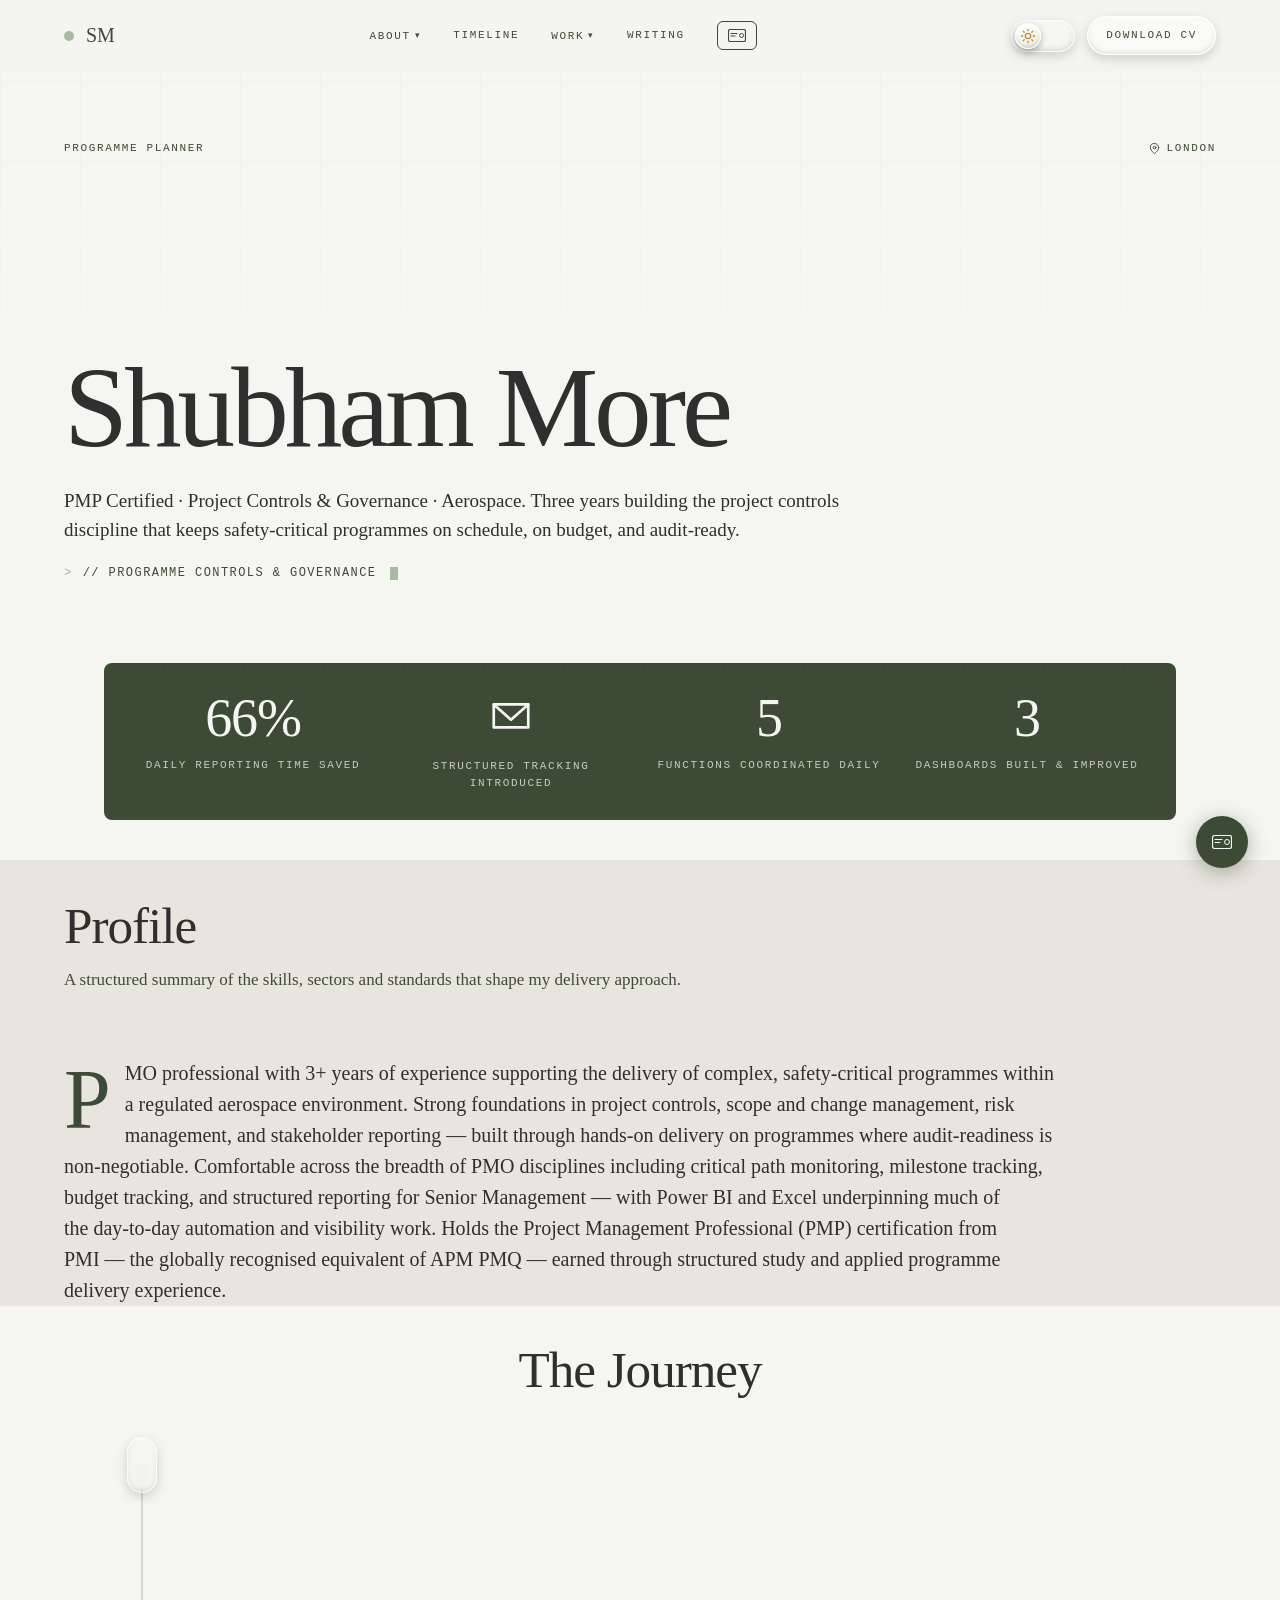
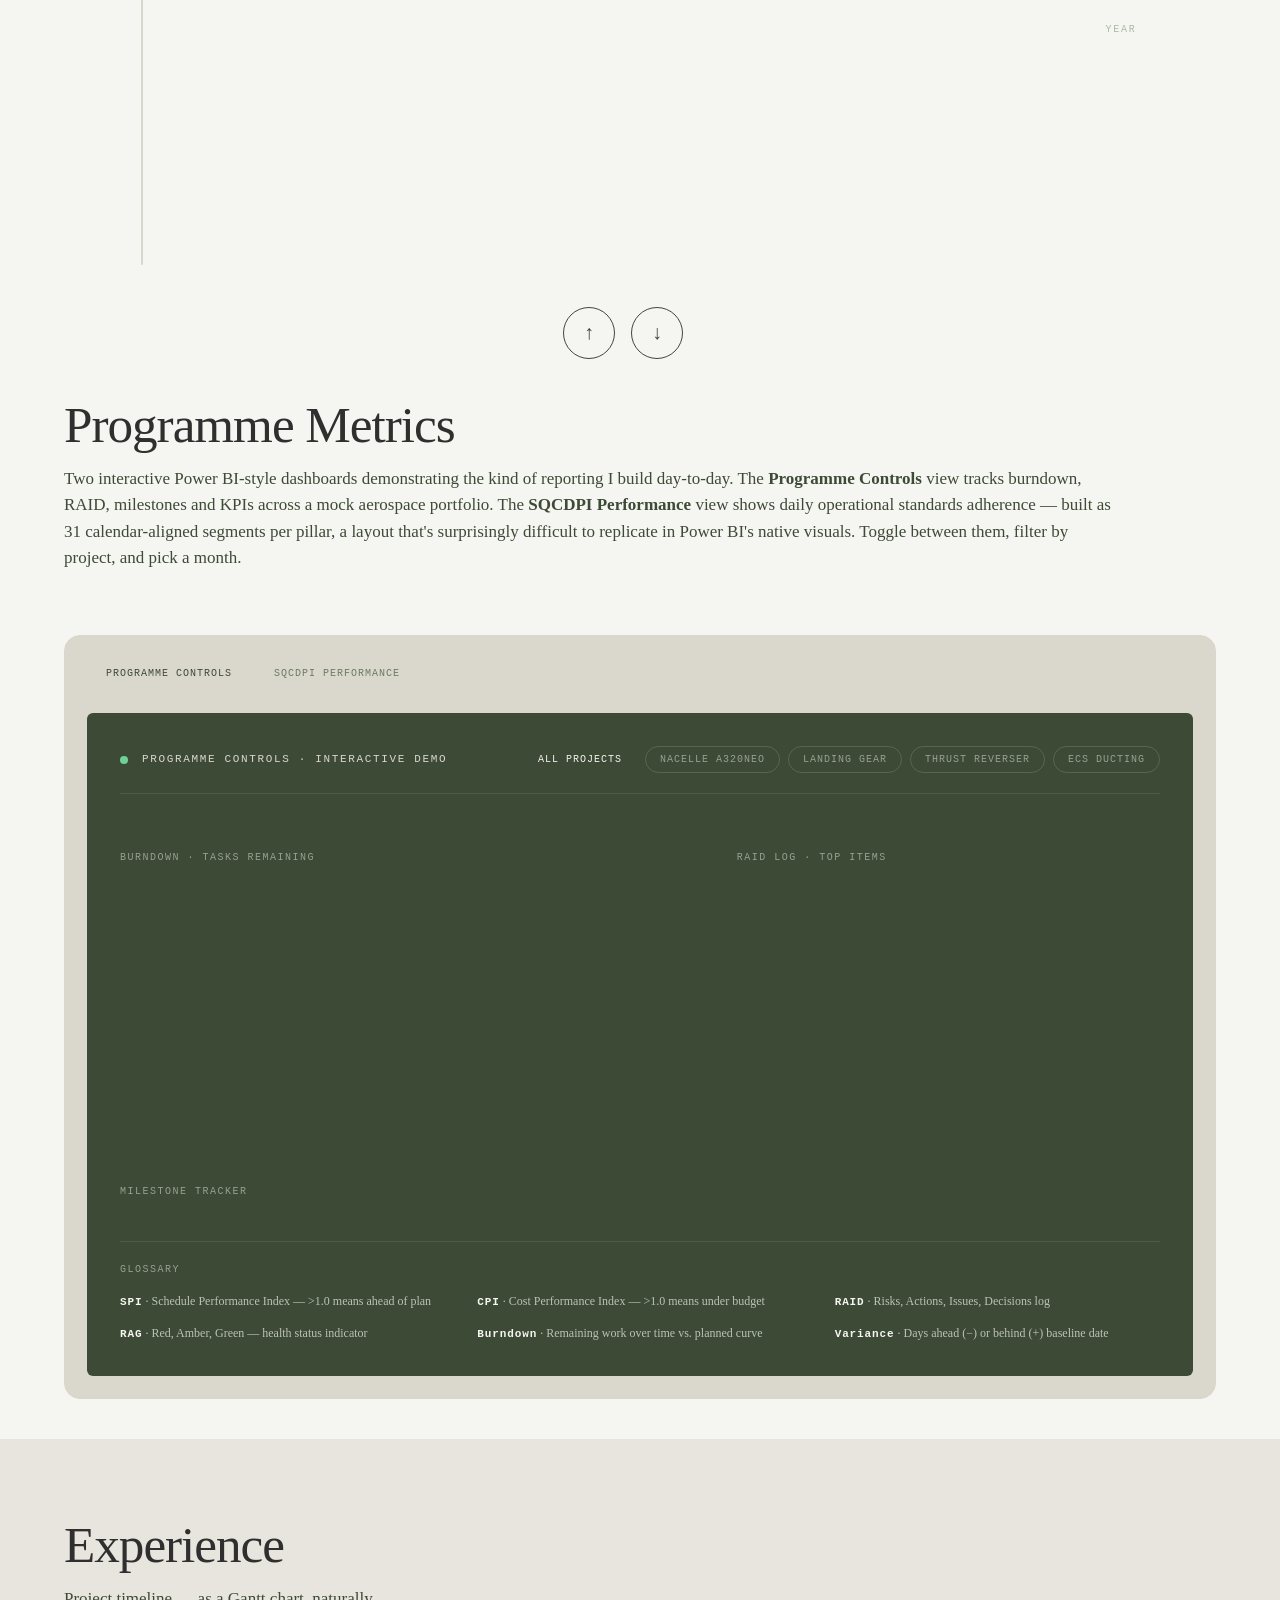
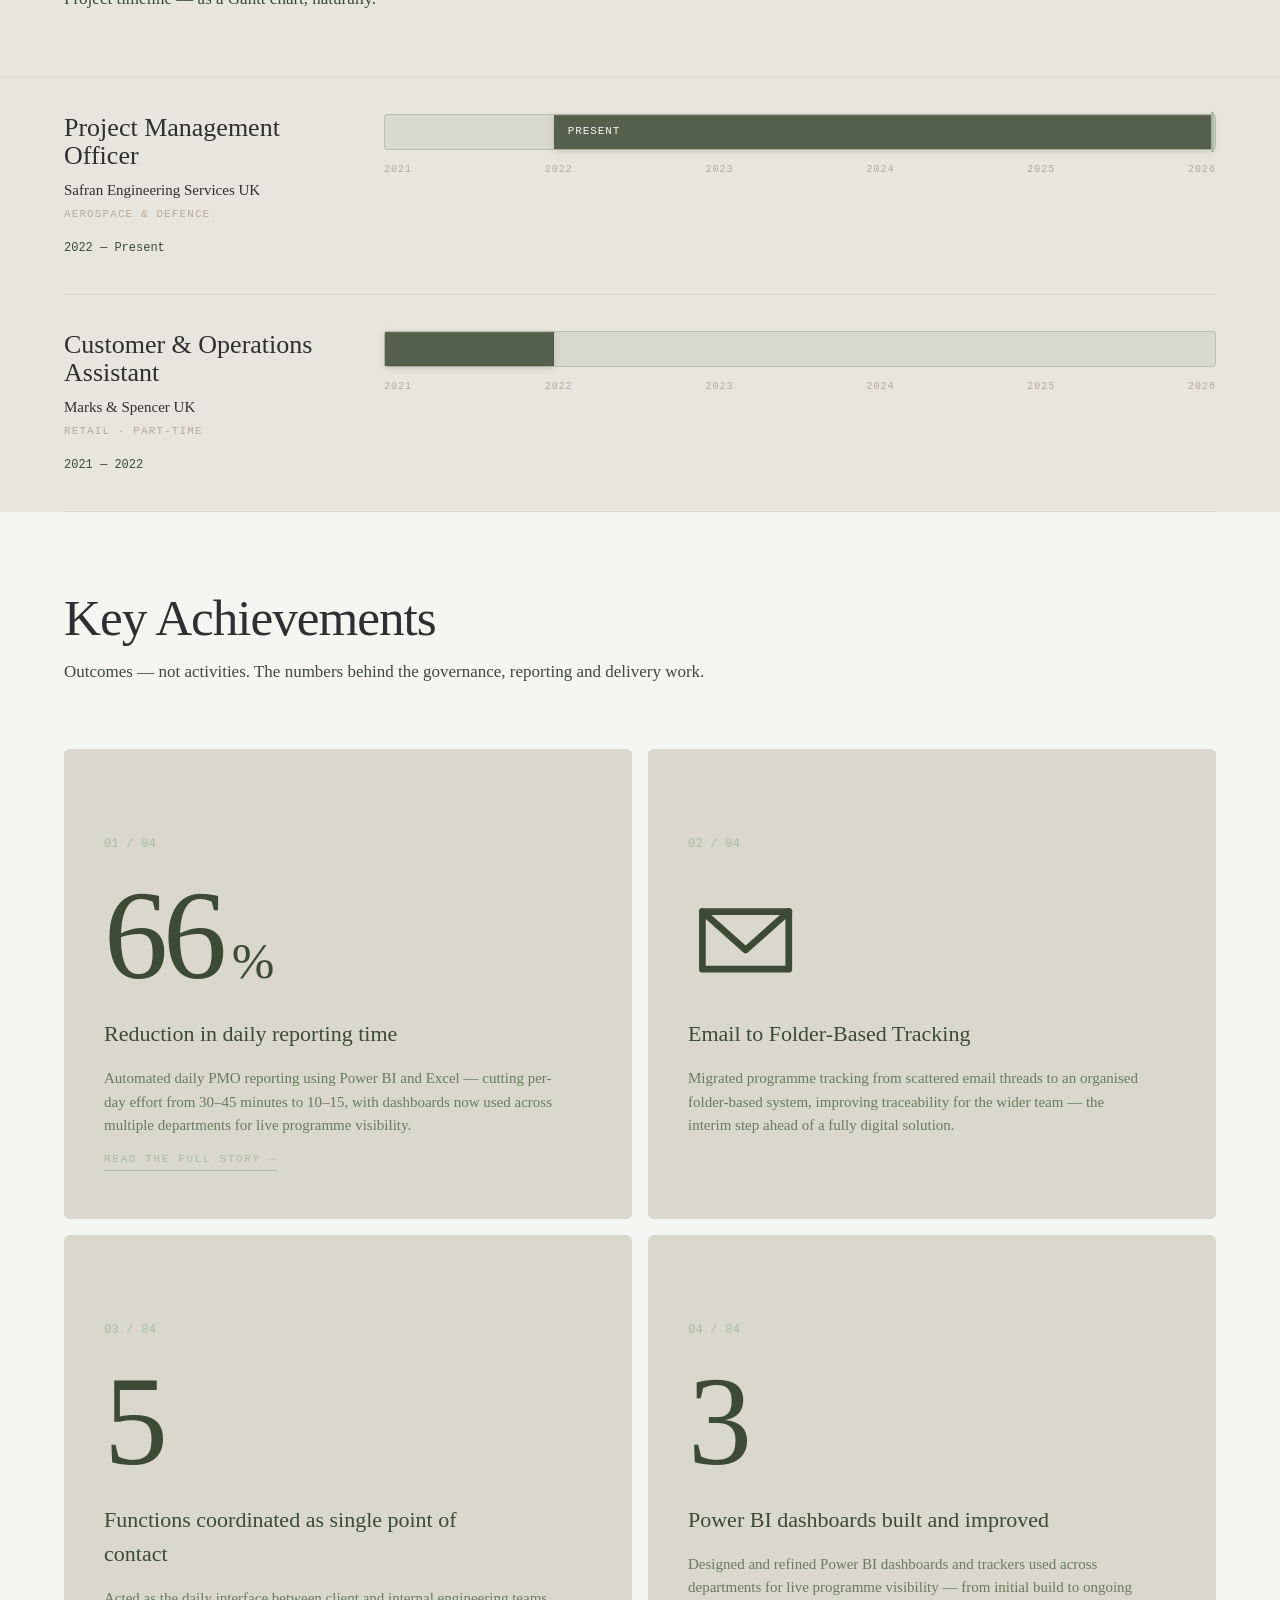
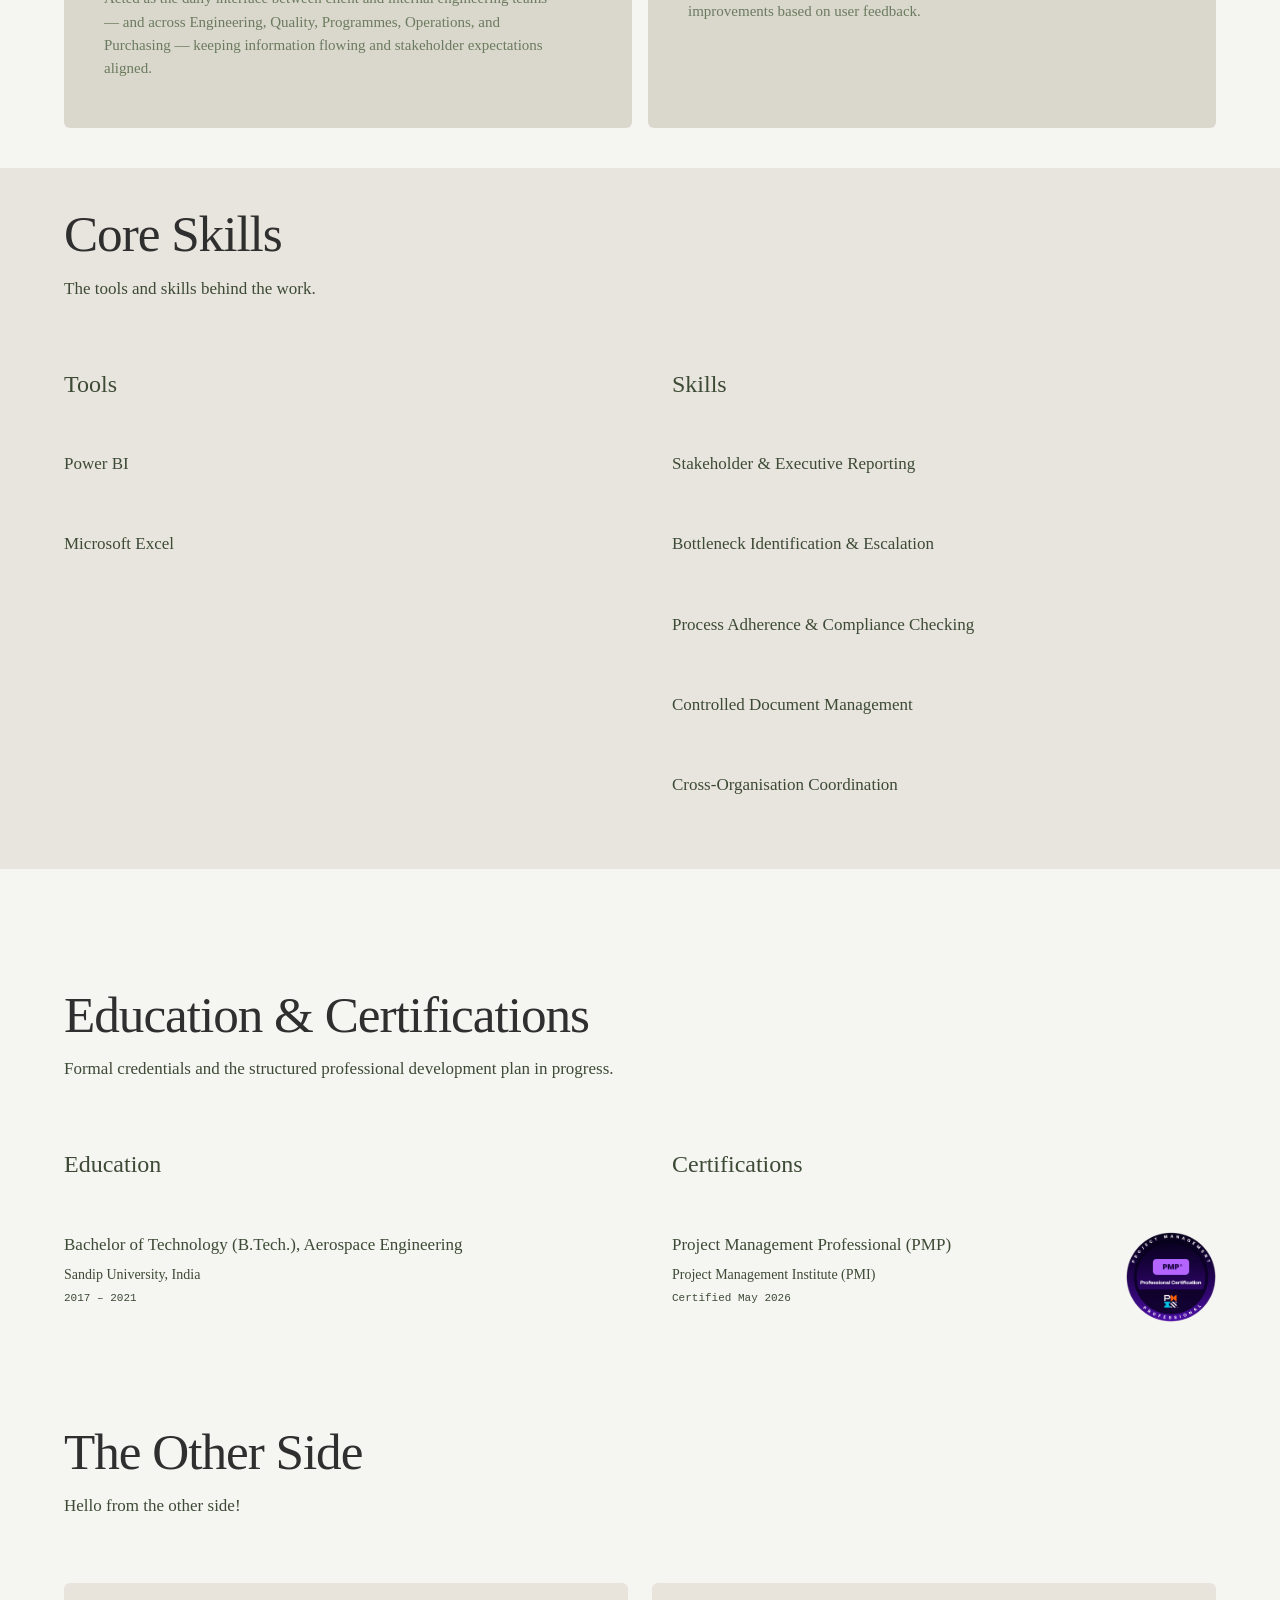
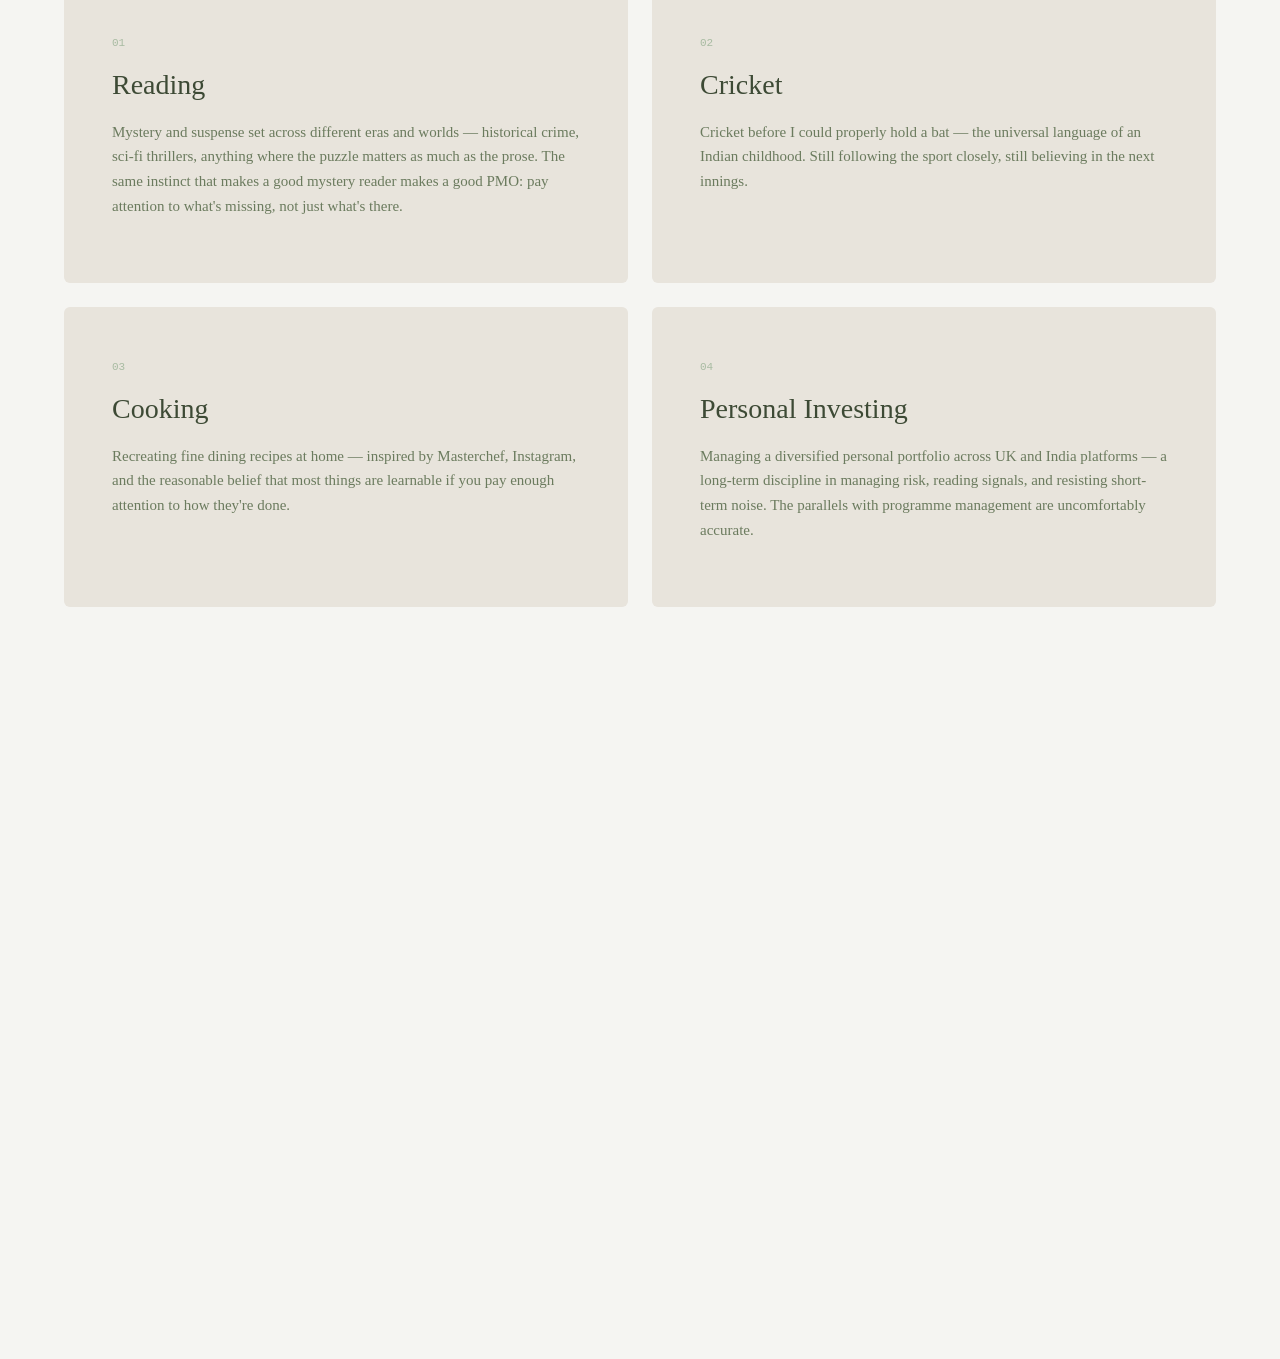
==== commit 75d21b40: "Key Achievements: animated email→folder morph icon Replace the static ✦ glyph in Key Achievements ca" ====
--- a/index.html
+++ b/index.html
@@ -96,7 +96,7 @@
   </div>
 </nav>
 <a id="top"></a>
-<section class="hero" id="hero" data-screen-label="Hero"><div class="hero-grid"></div><div class="hero-top"><div class="meta"><span>Programme Planner</span></div><div class="hero-loc"><svg width="11" height="13" viewBox="0 0 24 24" fill="none" stroke="currentColor" stroke-width="2" stroke-linecap="round" stroke-linejoin="round" aria-hidden="true"><path d="M21 10c0 7-9 13-9 13s-9-6-9-13a9 9 0 0 1 18 0z"/><circle cx="12" cy="10" r="3"/></svg><span>London</span></div></div><div class="hero-main reveal in in-view"><div><h1 class="hero-name">Shubham More</h1><p class="hero-tagline">PMP Certified · Project Controls &amp; Governance · Aerospace. Three years building the project controls discipline that keeps safety-critical programmes on schedule, on budget, and audit&#8209;ready.</p><div class="hero-typer"><span id="typer">// Programme controls &amp; governance</span><span class="caret"></span></div></div></div><div class="hero-foot"><div class="kpi-cell"><div class="kpi-num in in-view counted" data-target="66" data-suffix="%">66%</div><div class="kpi-label">Daily reporting time saved</div></div><div class="kpi-cell"><div class="kpi-num">✦</div><div class="kpi-label">Structured tracking introduced</div></div><div class="kpi-cell"><div class="kpi-num in in-view counted" data-target="5" data-suffix="">5</div><div class="kpi-label">Functions coordinated daily</div></div><div class="kpi-cell"><div class="kpi-num in in-view counted" data-target="3" data-suffix="">3</div><div class="kpi-label">Dashboards built &amp; improved</div></div></div></section>
+<section class="hero" id="hero" data-screen-label="Hero"><div class="hero-grid"></div><div class="hero-top"><div class="meta"><span>Programme Planner</span></div><div class="hero-loc"><svg width="11" height="13" viewBox="0 0 24 24" fill="none" stroke="currentColor" stroke-width="2" stroke-linecap="round" stroke-linejoin="round" aria-hidden="true"><path d="M21 10c0 7-9 13-9 13s-9-6-9-13a9 9 0 0 1 18 0z"/><circle cx="12" cy="10" r="3"/></svg><span>London</span></div></div><div class="hero-main reveal in in-view"><div><h1 class="hero-name">Shubham More</h1><p class="hero-tagline">PMP Certified · Project Controls &amp; Governance · Aerospace. Three years building the project controls discipline that keeps safety-critical programmes on schedule, on budget, and audit&#8209;ready.</p><div class="hero-typer"><span id="typer">// Programme controls &amp; governance</span><span class="caret"></span></div></div></div><div class="hero-foot"><div class="kpi-cell"><div class="kpi-num in in-view counted" data-target="66" data-suffix="%">66%</div><div class="kpi-label">Daily reporting time saved</div></div><div class="kpi-cell"><div class="kpi-num"><span class="morph-icon"><svg viewBox="0 0 24 24" fill="none" aria-hidden="true"><path class="morph-path" d="M3,7 L3,19 L21,19 L21,7 L12,7 L9,7 L4,7 Z"></path><path class="morph-flap" d="M3,7 L12,15 L21,7"></path></svg></span></div><div class="kpi-label">Structured tracking introduced</div></div><div class="kpi-cell"><div class="kpi-num in in-view counted" data-target="5" data-suffix="">5</div><div class="kpi-label">Functions coordinated daily</div></div><div class="kpi-cell"><div class="kpi-num in in-view counted" data-target="3" data-suffix="">3</div><div class="kpi-label">Dashboards built &amp; improved</div></div></div></section>
 <section id="profile" class="section-alt" data-screen-label="01 Profile"><div class="container"><div class="section-head reveal in in-view"><div class="idx">01 / 08</div><div><div class="eyebrow">Profile</div><h2>Profile</h2><p class="lead" style="max-width: 1000px;">A structured summary of the skills, sectors and standards that shape my delivery approach.</p></div></div></div><div class="container profile-body"><div class="reveal in in-view"><p class="drop">PMO professional with 3+ years of experience supporting the delivery of complex, safety-critical programmes within a regulated aerospace environment. Strong foundations in project controls, scope and change management, risk management, and stakeholder reporting — built through hands-on delivery on programmes where audit-readiness is non-negotiable. Comfortable across the breadth of PMO disciplines including critical path monitoring, milestone tracking, budget tracking, and structured reporting for Senior Management — with Power BI and Excel underpinning much of the day-to-day automation and visibility work. Holds the Project Management Professional (PMP) certification from PMI — the globally recognised equivalent of APM PMQ — earned through structured study and applied programme delivery experience.</p></div></div></section>
 <section id="timeline" class="cf-track" data-screen-label="Timeline">
   <div class="jd">
@@ -157,7 +157,7 @@
 </div>
 </div></section>
 <section id="experience" class="section-alt" style="padding-top: 80px; margin-top: 40px;" data-screen-label="03 Experience"><div class="container"><div class="section-head reveal in in-view"><div class="idx">04 / 08</div><div><div class="eyebrow">Experience</div><h2>Experience</h2><p class="lead">Project timeline — as a Gantt chart, naturally.</p></div></div></div><div class="container gantt"><div class="gantt-row reveal in in-view"><div class="gantt-meta"><h3 class="role">Project Management Officer</h3><div class="co">Safran Engineering Services UK</div><div class="sector">Aerospace &amp; Defence</div><div class="dates">2022 — Present</div></div><div class="gantt-viz"><div class="gantt-timeline in in-view"><div class="bar current" style="left:20.339026061359657%; width:79.291693511869%">Present</div></div><div class="gantt-axis"><span>2021</span><span>2022</span><span>2023</span><span>2024</span><span>2025</span><span>2026</span></div></div></div><div class="gantt-row reveal in in-view"><div class="gantt-meta"><h3 class="role">Customer &amp; Operations Assistant</h3><div class="co">Marks &amp; Spencer UK</div><div class="sector">Retail · Part-Time</div><div class="dates">2021 — 2022</div></div><div class="gantt-viz"><div class="gantt-timeline in in-view"><div class="bar" style="left:0%; width:20.339026061359657%"></div></div><div class="gantt-axis"><span>2021</span><span>2022</span><span>2023</span><span>2024</span><span>2025</span><span>2026</span></div></div></div></div></section>
-<section id="achievements" style="padding-top: 80px;" data-screen-label="04 Achievements"><div class="container"><div class="section-head reveal in in-view"><div class="idx">05 / 08</div><div><div class="eyebrow">Key Achievements</div><h2>Key Achievements</h2><p class="lead" style="max-width: 100%;">Outcomes — not activities. The numbers behind the governance, reporting and delivery work.</p></div></div></div><div class="container"><div class="ach-grid"><div class="ach-card reveal in in-view" ><div><div class="mono">01 / 04</div><div class="num-row" style="margin-top: 24px"><span class="num counted in in-view" data-target="66" data-suffix="">66</span><span class="suffix">%</span></div></div><div><h3 class="ach-headline">Reduction in daily reporting time</h3><p class="ach-detail">Automated daily PMO reporting using Power BI and Excel — cutting per-day effort from 30–45 minutes to 10–15, with dashboards now used across multiple departments for live programme visibility.</p><a href="article-see-it.html" style="font-family:var(--f-mono);font-size:11px;letter-spacing:0.15em;text-transform:uppercase;color:var(--ink);margin-top:14px;display:inline-flex;align-items:center;gap:6px;border-bottom:1px solid var(--ink);padding-bottom:2px;">Read the full story →</a></div></div><div class="ach-card reveal in in-view" ><div><div class="mono">02 / 04</div><div class="num-row" style="margin-top: 24px"><span class="num">✦</span></div></div><div><h3 class="ach-headline">Email to Folder-Based Tracking</h3><p class="ach-detail">Migrated programme tracking from scattered email threads to an organised folder-based system, improving traceability for the wider team — the interim step ahead of a fully digital solution.</p></div></div><div class="ach-card reveal in in-view" ><div><div class="mono">03 / 04</div><div class="num-row" style="margin-top: 24px"><span class="num counted in in-view" data-target="5" data-suffix="">5</span></div></div><div><h3 class="ach-headline">Functions coordinated as single point of contact</h3><p class="ach-detail">Acted as the daily interface between client and internal engineering teams — and across Engineering, Quality, Programmes, Operations, and Purchasing — keeping information flowing and stakeholder expectations aligned.</p></div></div><div class="ach-card reveal in in-view" style="background:var(--paper-warm);"><div><div class="mono">04 / 04</div><div class="num-row" style="margin-top: 24px"><span class="num counted in in-view" data-target="3" data-suffix="">3</span></div></div><div><h3 class="ach-headline">Power BI dashboards built and improved</h3><p class="ach-detail">Designed and refined Power BI dashboards and trackers used across departments for live programme visibility — from initial build to ongoing improvements based on user feedback.</p></div></div></div></div></section>
+<section id="achievements" style="padding-top: 80px;" data-screen-label="04 Achievements"><div class="container"><div class="section-head reveal in in-view"><div class="idx">05 / 08</div><div><div class="eyebrow">Key Achievements</div><h2>Key Achievements</h2><p class="lead" style="max-width: 100%;">Outcomes — not activities. The numbers behind the governance, reporting and delivery work.</p></div></div></div><div class="container"><div class="ach-grid"><div class="ach-card reveal in in-view" ><div><div class="mono">01 / 04</div><div class="num-row" style="margin-top: 24px"><span class="num counted in in-view" data-target="66" data-suffix="">66</span><span class="suffix">%</span></div></div><div><h3 class="ach-headline">Reduction in daily reporting time</h3><p class="ach-detail">Automated daily PMO reporting using Power BI and Excel — cutting per-day effort from 30–45 minutes to 10–15, with dashboards now used across multiple departments for live programme visibility.</p><a href="article-see-it.html" style="font-family:var(--f-mono);font-size:11px;letter-spacing:0.15em;text-transform:uppercase;color:var(--ink);margin-top:14px;display:inline-flex;align-items:center;gap:6px;border-bottom:1px solid var(--ink);padding-bottom:2px;">Read the full story →</a></div></div><div class="ach-card reveal in in-view" ><div><div class="mono">02 / 04</div><div class="num-row" style="margin-top: 24px"><span class="morph-icon"><svg viewBox="0 0 24 24" fill="none" aria-hidden="true"><path class="morph-path" d="M3,7 L3,19 L21,19 L21,7 L12,7 L9,7 L4,7 Z"></path><path class="morph-flap" d="M3,7 L12,15 L21,7"></path></svg></span></div></div><div><h3 class="ach-headline">Email to Folder-Based Tracking</h3><p class="ach-detail">Migrated programme tracking from scattered email threads to an organised folder-based system, improving traceability for the wider team — the interim step ahead of a fully digital solution.</p></div></div><div class="ach-card reveal in in-view" ><div><div class="mono">03 / 04</div><div class="num-row" style="margin-top: 24px"><span class="num counted in in-view" data-target="5" data-suffix="">5</span></div></div><div><h3 class="ach-headline">Functions coordinated as single point of contact</h3><p class="ach-detail">Acted as the daily interface between client and internal engineering teams — and across Engineering, Quality, Programmes, Operations, and Purchasing — keeping information flowing and stakeholder expectations aligned.</p></div></div><div class="ach-card reveal in in-view" style="background:var(--paper-warm);"><div><div class="mono">04 / 04</div><div class="num-row" style="margin-top: 24px"><span class="num counted in in-view" data-target="3" data-suffix="">3</span></div></div><div><h3 class="ach-headline">Power BI dashboards built and improved</h3><p class="ach-detail">Designed and refined Power BI dashboards and trackers used across departments for live programme visibility — from initial build to ongoing improvements based on user feedback.</p></div></div></div></div></section>
 <section id="skills" class="section-alt" style="padding-top: 40px; margin-top: 40px; padding-bottom: 40px; margin-bottom: 40px;" data-screen-label="05 Skills"><div class="container"><div class="section-head reveal in in-view"><div class="idx">06 / 08</div><div><div class="eyebrow">Core Skills</div><h2>Core Skills</h2><p class="lead">The tools and skills behind the work.</p></div></div></div><div class="container edu-grid"><div class="edu-col reveal in in-view"><h3>Tools</h3><div class="edu-item"><div><div class="title">Power BI</div></div></div><div class="edu-item"><div><div class="title">Microsoft Excel</div></div></div></div><div class="edu-col reveal in in-view"><h3>Skills</h3><div class="edu-item"><div><div class="title">Stakeholder &amp; Executive Reporting</div></div></div><div class="edu-item"><div><div class="title">Bottleneck Identification &amp; Escalation</div></div></div><div class="edu-item"><div><div class="title">Process Adherence &amp; Compliance Checking</div></div></div><div class="edu-item"><div><div class="title">Controlled Document Management</div></div></div><div class="edu-item"><div><div class="title">Cross-Organisation Coordination</div></div></div></div></div></section>
 <section id="education" style="padding-top: 80px;" data-screen-label="06 Education"><div class="container"><div class="section-head reveal in in-view"><div class="idx">07 / 08</div><div><div class="eyebrow">Education &amp; Certifications</div><h2>Education &amp; Certifications</h2><p class="lead">Formal credentials and the structured professional development plan in progress.</p></div></div></div><div class="container edu-grid"><div class="edu-col reveal in in-view"><h3>Education</h3><div class="edu-item"><div><div class="title">Bachelor of Technology (B.Tech.), Aerospace Engineering</div><div class="issuer">Sandip University, India</div><div class="dtl">2017 – 2021</div></div></div></div><div class="edu-col reveal in in-view"><h3>Certifications</h3><div class="edu-item"><div><div class="title">Project Management Professional (PMP)</div><div class="issuer">Project Management Institute (PMI)</div><div class="dtl">Certified May 2026</div></div><a href="https://www.credly.com/badges/8ac6c21e-2fab-4c3b-8289-e164701af70c/public_url" target="_blank" rel="noopener" title="Verify on Credly" aria-label="Verify PMP badge on Credly"><img src="pmp-badge.png" alt="PMP Certified — PMI" style="width:90px;height:90px;border-radius:50%;object-fit:cover;display:block;cursor:pointer;"></a></div></div></div></div></section>
 <section id="interests" style="padding-top: 80px; padding-bottom: 80px; background: var(--paper);" data-screen-label="The Other Side"><div class="container"><div class="section-head reveal in in-view"><div class="idx">08 / 08</div><div><div class="eyebrow">The Other Side</div><h2>The Other Side</h2><p class="lead">Hello from the other side!</p></div></div></div><div class="container"><div class="int-list"><div class="int-item"><div class="int-idx">01</div><div><div class="int-label">Reading</div><div class="int-detail">Mystery and suspense set across different eras and worlds — historical crime, sci-fi thrillers, anything where the puzzle matters as much as the prose. The same instinct that makes a good mystery reader makes a good PMO: pay attention to what's missing, not just what's there.</div></div></div><div class="int-item"><div class="int-idx">02</div><div><div class="int-label">Cricket</div><div class="int-detail">Cricket before I could properly hold a bat — the universal language of an Indian childhood. Still following the sport closely, still believing in the next innings.</div></div></div><div class="int-item"><div class="int-idx">03</div><div><div class="int-label">Cooking</div><div class="int-detail">Recreating fine dining recipes at home — inspired by Masterchef, Instagram, and the reasonable belief that most things are learnable if you pay enough attention to how they're done.</div></div></div><div class="int-item"><div class="int-idx">04</div><div><div class="int-label">Personal Investing</div><div class="int-detail">Managing a diversified personal portfolio across UK and India platforms — a long-term discipline in managing risk, reading signals, and resisting short-term noise. The parallels with programme management are uncomfortably accurate.</div></div></div></div></div></section>
@@ -213,4 +213,5 @@
 <script src="js/timeline.js"></script>
 <script src="js/timeline-deck.js"></script>
 <script src="js/business-card.js"></script>
+<script src="js/email-folder-morph.js"></script>
 </body></html>
--- a/css/sections/hero.css
+++ b/css/sections/hero.css
@@ -26,5 +26,10 @@
 .hero-foot .kpi-sub { color: rgba(245,245,242,0.5); }
 @media (max-width: 700px) { .hero-foot { grid-template-columns: repeat(2, 1fr); } }
 .kpi-cell .kpi-num { font-family: var(--f-display); font-size: 54px; line-height: 1; color: #F5F5F2; letter-spacing: -0.02em; }
+/* morph icon inside the (dark) hero stat band — sized to the KPI number,
+   light stroke so it reads on the olive band */
+.hero-foot .kpi-num .morph-icon { justify-content: center; }
+.hero-foot .kpi-num .morph-icon svg { width: 46px; height: 46px; }
+.hero-foot .kpi-num .morph-icon .morph-path, .hero-foot .kpi-num .morph-icon .morph-flap { stroke: var(--on-deep); }
 .kpi-cell .kpi-label { font-family: var(--f-mono); font-size: 11px; letter-spacing: 0.15em; text-transform: uppercase; color: rgba(245,245,242,0.75); margin-top: 12px; }
 .kpi-cell .kpi-sub { font-size: 13px; color: rgba(245,245,242,0.5); margin-top: 4px; }
--- a/css/sections/achievements.css
+++ b/css/sections/achievements.css
@@ -4,9 +4,18 @@
 .ach-card { background: var(--paper-warm); padding: 48px 40px; position: relative; min-height: 320px; display: grid; grid-template-rows: auto 1fr; border-radius: 6px; transition: filter .2s; }
 .ach-card:hover { filter: brightness(0.97); }
 .ach-card .ach-headline { margin-top: 12px; }
-.ach-card .num-row { display: flex; align-items: baseline; gap: 10px; }
+.ach-card .num-row { display: flex; align-items: baseline; gap: 10px; height: clamp(72px, 9vw, 130px); }
 .ach-card .num { font-family: var(--f-display); font-size: clamp(80px, 10vw, 144px); line-height: 0.9; color: var(--brand); letter-spacing: -0.04em; }
 .ach-card .suffix { font-family: var(--f-display); font-size: clamp(36px, 4vw, 56px); color: var(--brand); }
 .ach-card .ach-headline { font-family: var(--f-display); font-size: 22px; color: var(--brand); font-weight: 500; margin-top: 0; max-width: 420px; }
 .ach-card > div:first-child { height: 220px; display: flex; flex-direction: column; justify-content: flex-end; padding-bottom: 24px; }
 .ach-card .ach-detail { font-size: 15px; color: var(--muted-olive); margin-top: 16px; max-width: 460px; line-height: 1.55; }
+/* email→folder morph icon (shared: Card 2 + hero stat band) */
+.morph-icon { display: inline-flex; }
+.morph-icon svg { display: block; overflow: visible; }
+.morph-icon .morph-path, .morph-icon .morph-flap { fill: none; stroke: var(--brand); stroke-width: 1.4; stroke-linecap: round; stroke-linejoin: round; }
+.morph-icon .morph-flap { transition: opacity 80ms linear; }
+/* Card 2: match the display-number box (clamp(80px,10vw,144px) × 0.9 line
+   height) so the icon reads at number size and the 01/04 · 02/04 labels
+   line up across the cards */
+.ach-card .morph-icon svg { width: clamp(72px, 9vw, 130px); height: clamp(72px, 9vw, 130px); }
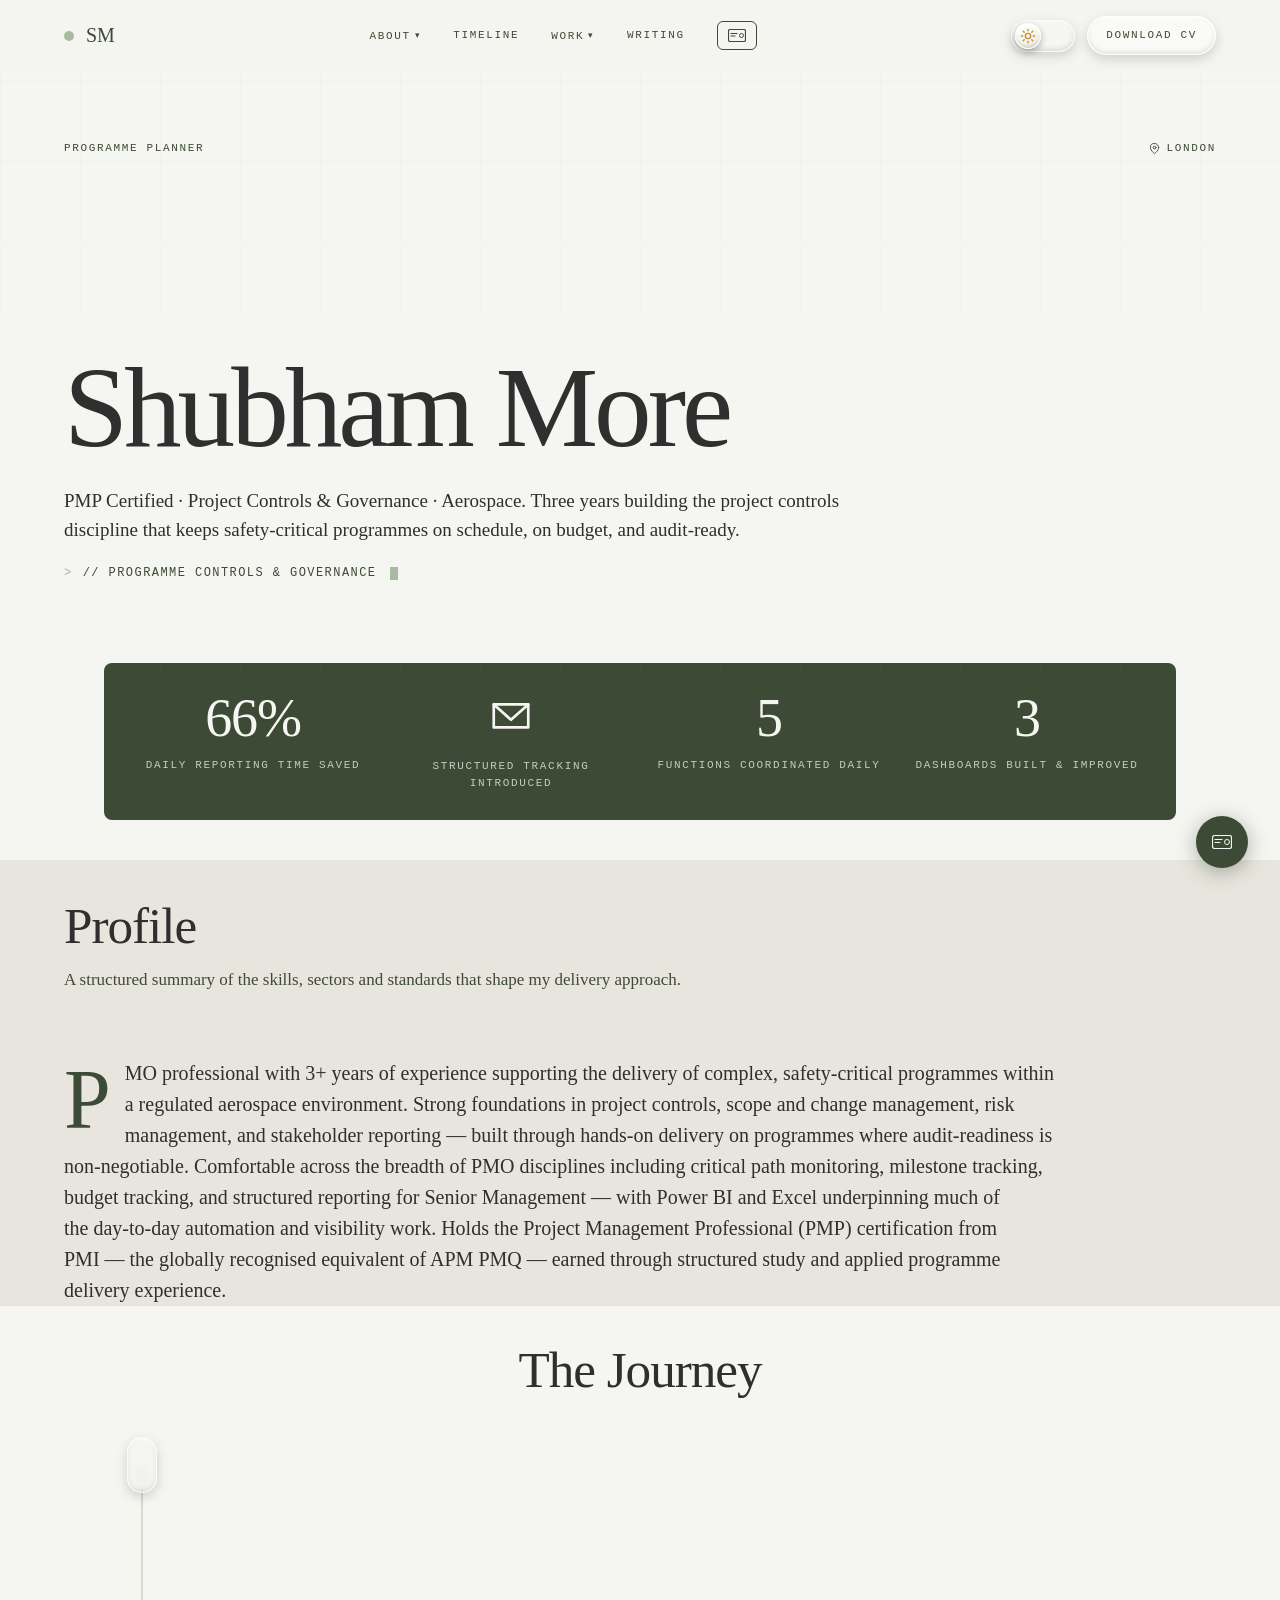
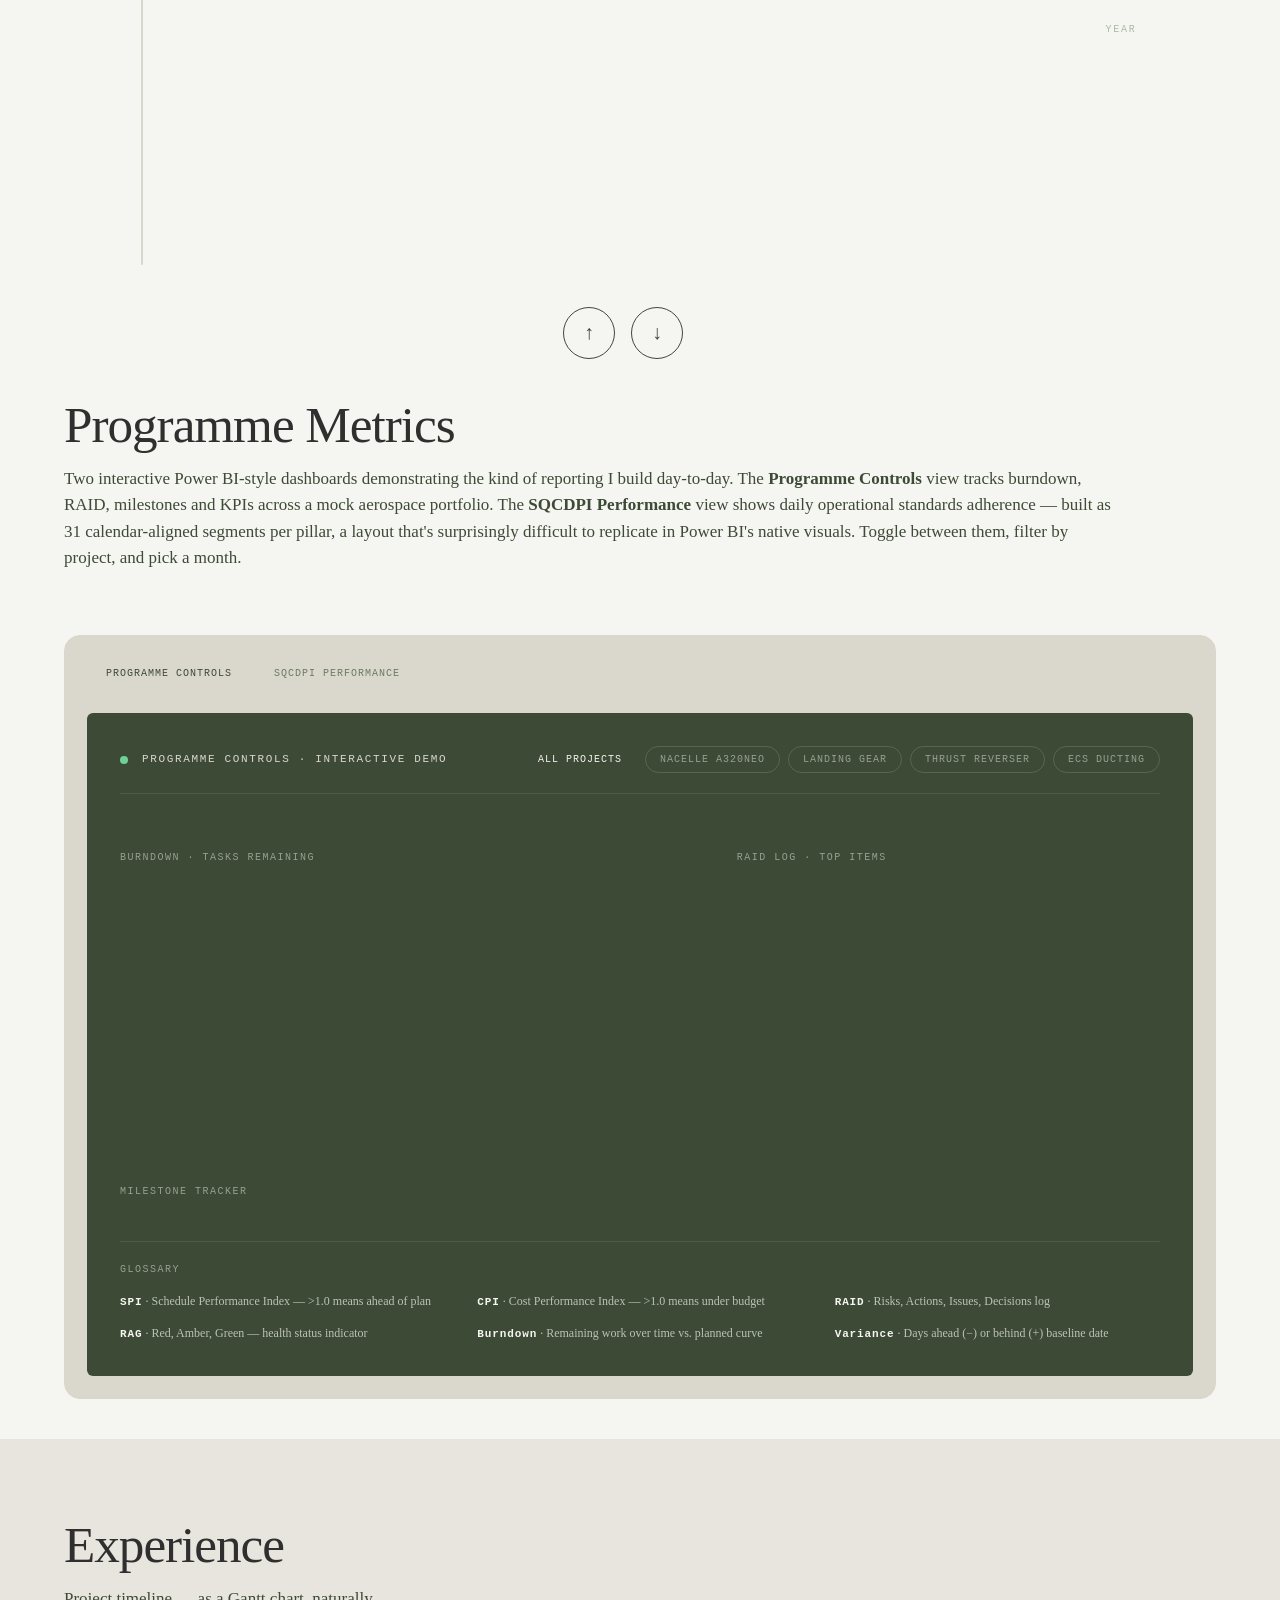
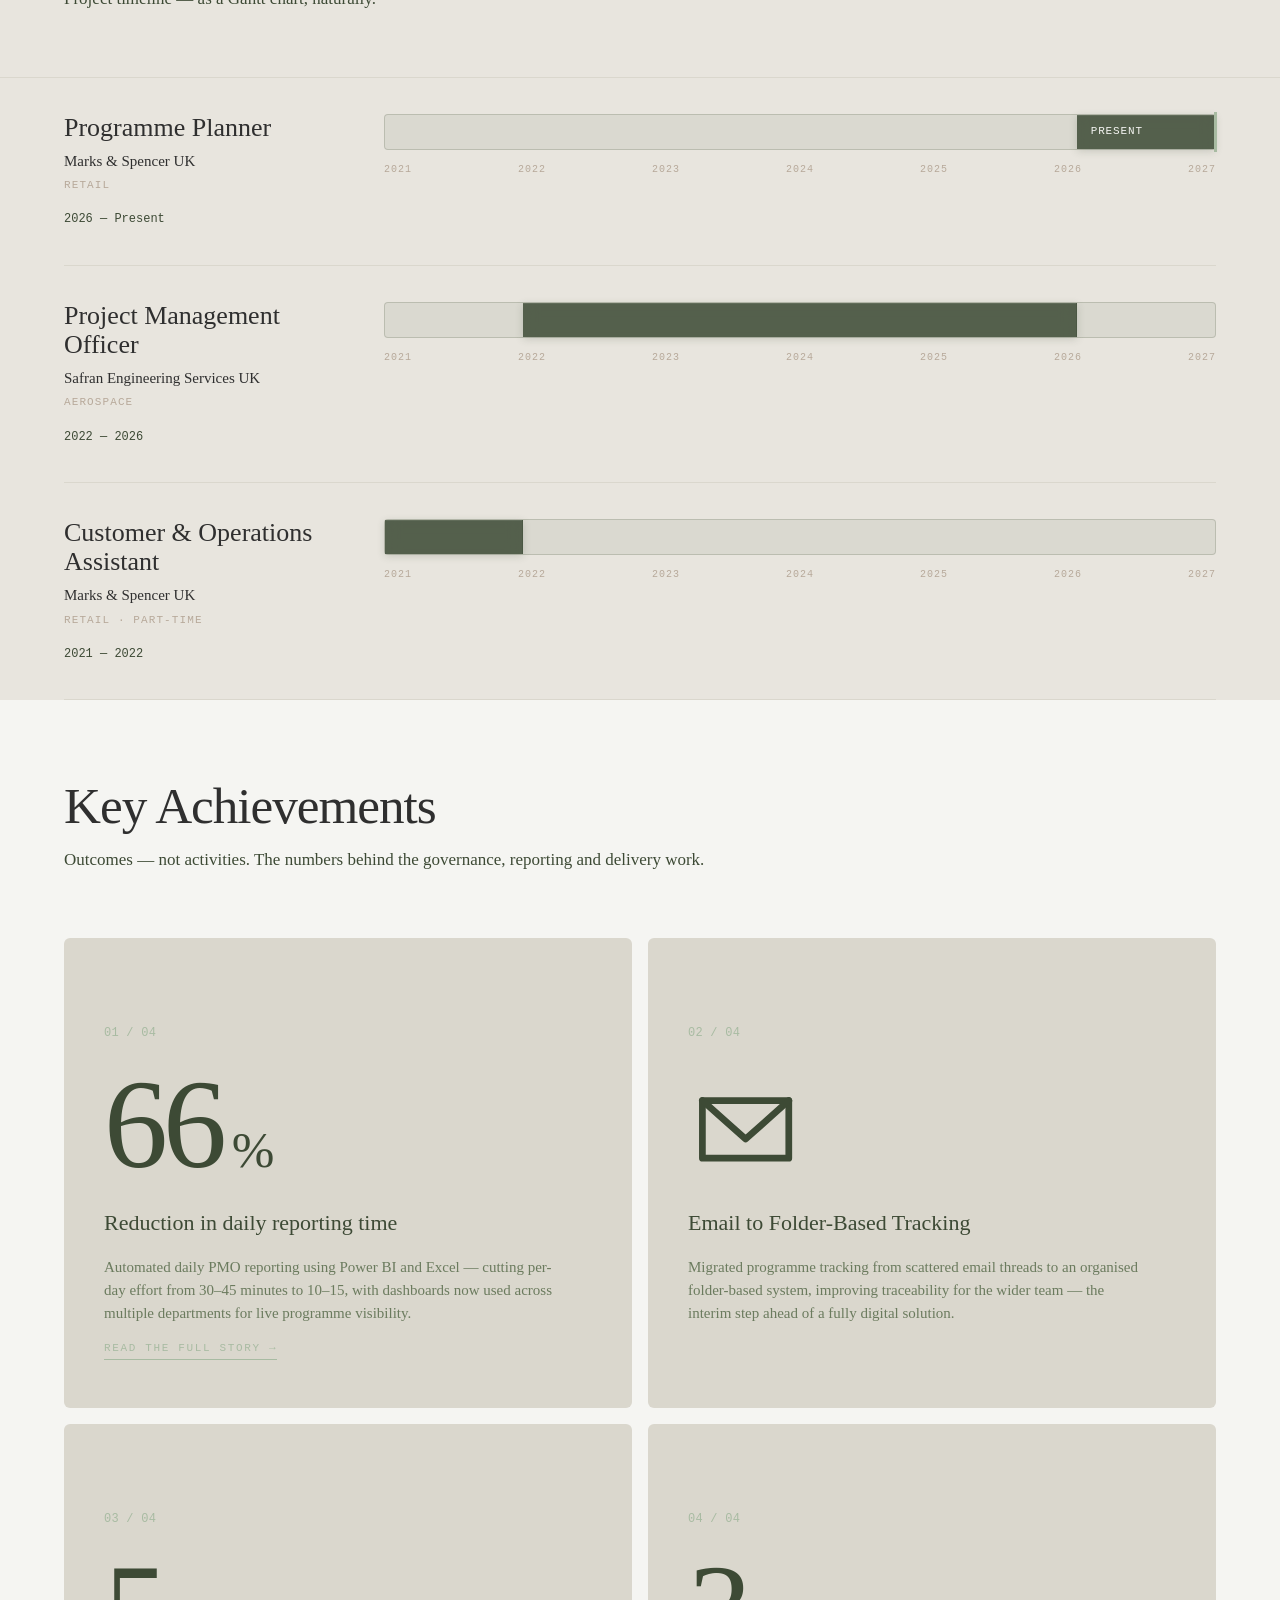
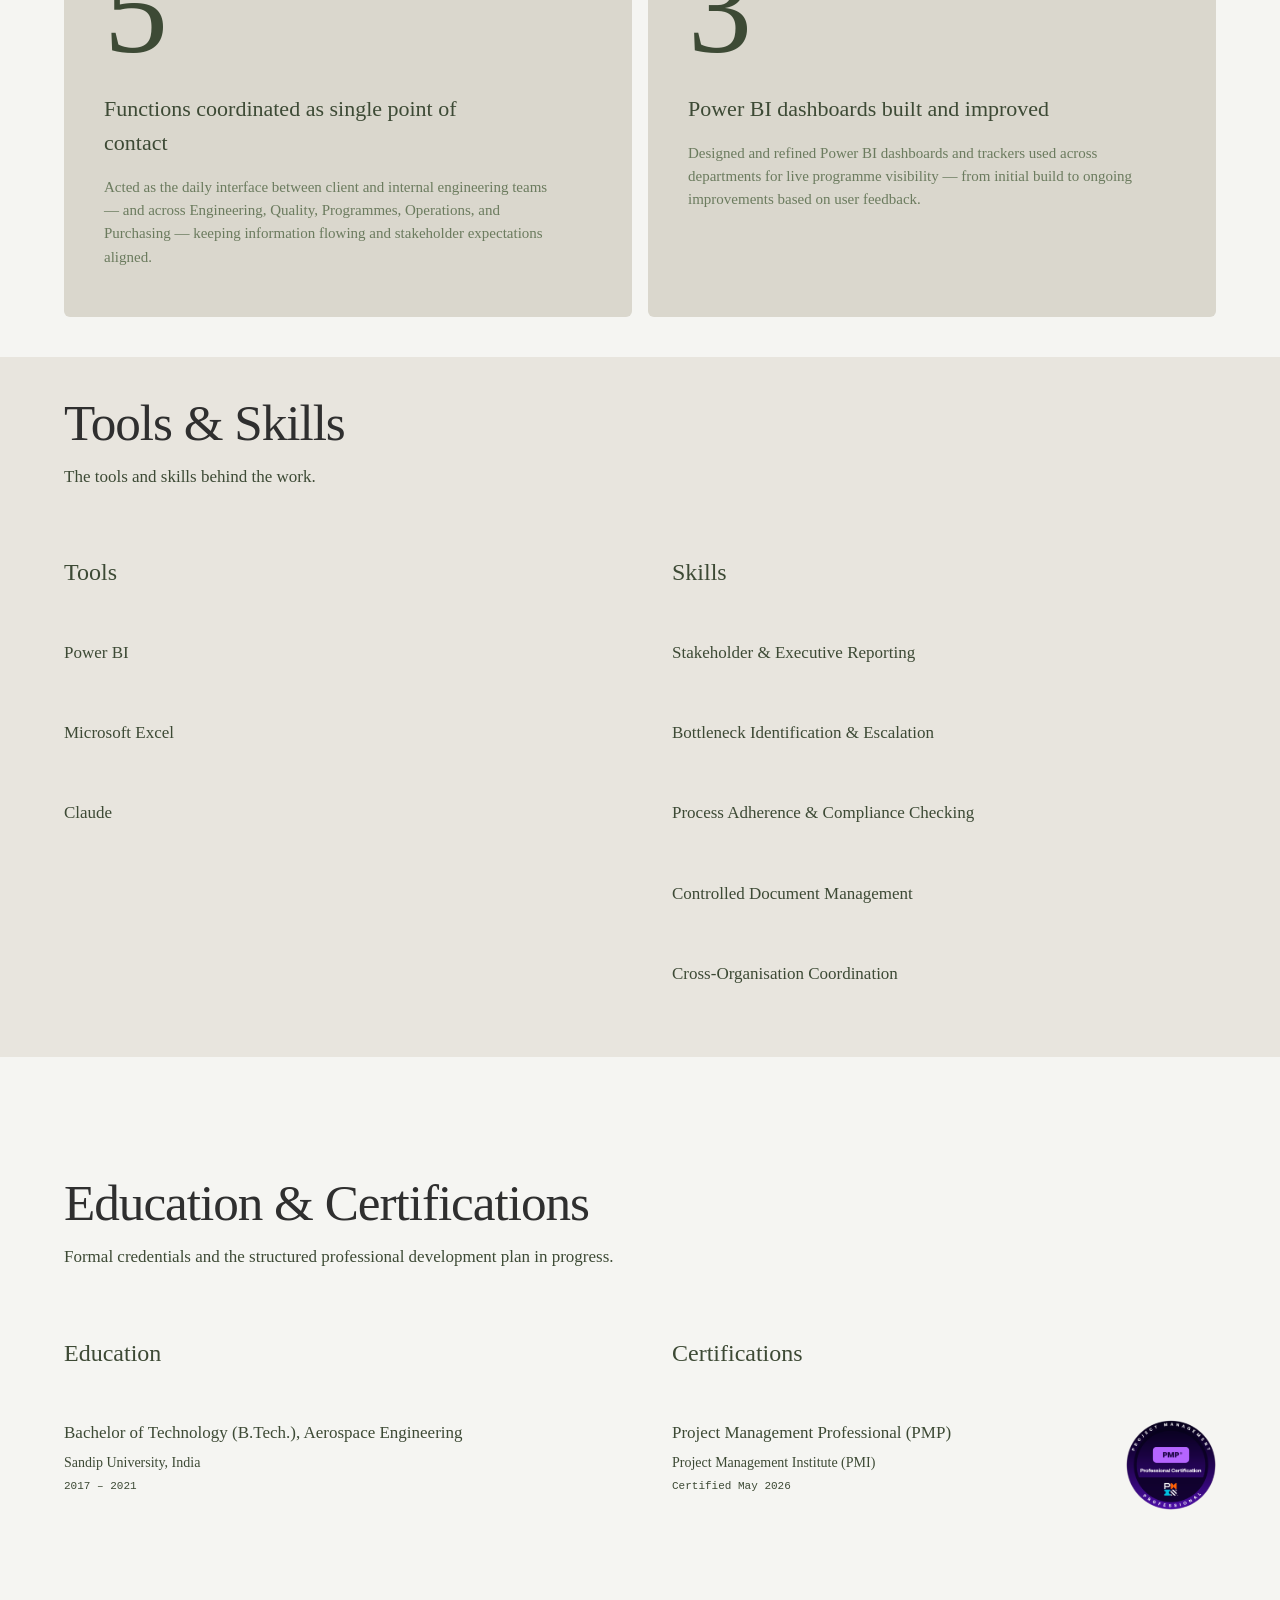
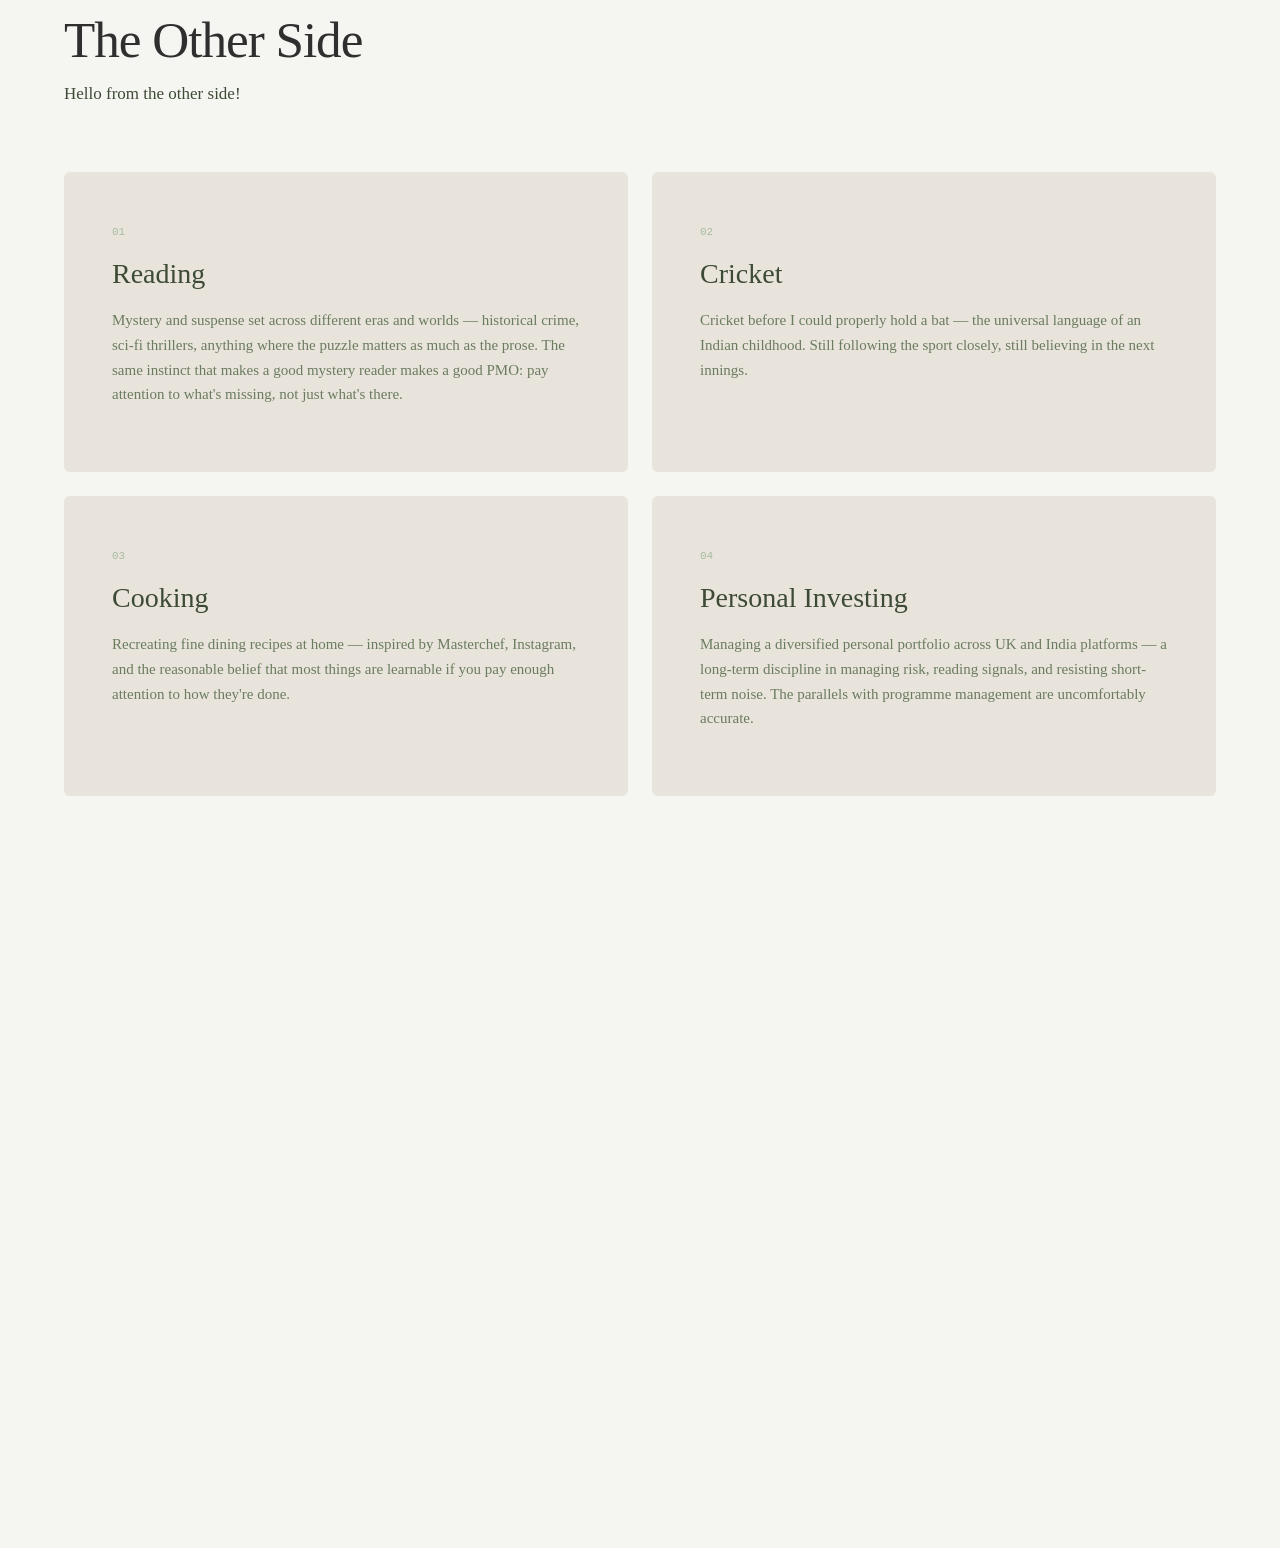
==== commit 0800f1ec: "Experience: add Programme Planner role; Tools & Skills tweaks - Experience: add current role Program" ====
--- a/index.html
+++ b/index.html
@@ -156,9 +156,9 @@
 </div>
 </div>
 </div></section>
-<section id="experience" class="section-alt" style="padding-top: 80px; margin-top: 40px;" data-screen-label="03 Experience"><div class="container"><div class="section-head reveal in in-view"><div class="idx">04 / 08</div><div><div class="eyebrow">Experience</div><h2>Experience</h2><p class="lead">Project timeline — as a Gantt chart, naturally.</p></div></div></div><div class="container gantt"><div class="gantt-row reveal in in-view"><div class="gantt-meta"><h3 class="role">Project Management Officer</h3><div class="co">Safran Engineering Services UK</div><div class="sector">Aerospace &amp; Defence</div><div class="dates">2022 — Present</div></div><div class="gantt-viz"><div class="gantt-timeline in in-view"><div class="bar current" style="left:20.339026061359657%; width:79.291693511869%">Present</div></div><div class="gantt-axis"><span>2021</span><span>2022</span><span>2023</span><span>2024</span><span>2025</span><span>2026</span></div></div></div><div class="gantt-row reveal in in-view"><div class="gantt-meta"><h3 class="role">Customer &amp; Operations Assistant</h3><div class="co">Marks &amp; Spencer UK</div><div class="sector">Retail · Part-Time</div><div class="dates">2021 — 2022</div></div><div class="gantt-viz"><div class="gantt-timeline in in-view"><div class="bar" style="left:0%; width:20.339026061359657%"></div></div><div class="gantt-axis"><span>2021</span><span>2022</span><span>2023</span><span>2024</span><span>2025</span><span>2026</span></div></div></div></div></section>
+<section id="experience" class="section-alt" style="padding-top: 80px; margin-top: 40px;" data-screen-label="03 Experience"><div class="container"><div class="section-head reveal in in-view"><div class="idx">04 / 08</div><div><div class="eyebrow">Experience</div><h2>Experience</h2><p class="lead">Project timeline — as a Gantt chart, naturally.</p></div></div></div><div class="container gantt"><div class="gantt-row reveal in in-view"><div class="gantt-meta"><h3 class="role">Programme Planner</h3><div class="co">Marks &amp; Spencer UK</div><div class="sector">Retail</div><div class="dates">2026 — Present</div></div><div class="gantt-viz"><div class="gantt-timeline in in-view"><div class="bar current" style="left:83.333333%; width:16.666667%">Present</div></div><div class="gantt-axis"><span>2021</span><span>2022</span><span>2023</span><span>2024</span><span>2025</span><span>2026</span><span>2027</span></div></div></div><div class="gantt-row reveal in in-view"><div class="gantt-meta"><h3 class="role">Project Management Officer</h3><div class="co">Safran Engineering Services UK</div><div class="sector">Aerospace</div><div class="dates">2022 — 2026</div></div><div class="gantt-viz"><div class="gantt-timeline in in-view"><div class="bar" style="left:16.666667%; width:66.666667%"></div></div><div class="gantt-axis"><span>2021</span><span>2022</span><span>2023</span><span>2024</span><span>2025</span><span>2026</span><span>2027</span></div></div></div><div class="gantt-row reveal in in-view"><div class="gantt-meta"><h3 class="role">Customer &amp; Operations Assistant</h3><div class="co">Marks &amp; Spencer UK</div><div class="sector">Retail · Part-Time</div><div class="dates">2021 — 2022</div></div><div class="gantt-viz"><div class="gantt-timeline in in-view"><div class="bar" style="left:0%; width:16.666667%"></div></div><div class="gantt-axis"><span>2021</span><span>2022</span><span>2023</span><span>2024</span><span>2025</span><span>2026</span><span>2027</span></div></div></div></div></section>
 <section id="achievements" style="padding-top: 80px;" data-screen-label="04 Achievements"><div class="container"><div class="section-head reveal in in-view"><div class="idx">05 / 08</div><div><div class="eyebrow">Key Achievements</div><h2>Key Achievements</h2><p class="lead" style="max-width: 100%;">Outcomes — not activities. The numbers behind the governance, reporting and delivery work.</p></div></div></div><div class="container"><div class="ach-grid"><div class="ach-card reveal in in-view" ><div><div class="mono">01 / 04</div><div class="num-row" style="margin-top: 24px"><span class="num counted in in-view" data-target="66" data-suffix="">66</span><span class="suffix">%</span></div></div><div><h3 class="ach-headline">Reduction in daily reporting time</h3><p class="ach-detail">Automated daily PMO reporting using Power BI and Excel — cutting per-day effort from 30–45 minutes to 10–15, with dashboards now used across multiple departments for live programme visibility.</p><a href="article-see-it.html" style="font-family:var(--f-mono);font-size:11px;letter-spacing:0.15em;text-transform:uppercase;color:var(--ink);margin-top:14px;display:inline-flex;align-items:center;gap:6px;border-bottom:1px solid var(--ink);padding-bottom:2px;">Read the full story →</a></div></div><div class="ach-card reveal in in-view" ><div><div class="mono">02 / 04</div><div class="num-row" style="margin-top: 24px"><span class="morph-icon"><svg viewBox="0 0 24 24" fill="none" aria-hidden="true"><path class="morph-path" d="M3,7 L3,19 L21,19 L21,7 L12,7 L9,7 L4,7 Z"></path><path class="morph-flap" d="M3,7 L12,15 L21,7"></path></svg></span></div></div><div><h3 class="ach-headline">Email to Folder-Based Tracking</h3><p class="ach-detail">Migrated programme tracking from scattered email threads to an organised folder-based system, improving traceability for the wider team — the interim step ahead of a fully digital solution.</p></div></div><div class="ach-card reveal in in-view" ><div><div class="mono">03 / 04</div><div class="num-row" style="margin-top: 24px"><span class="num counted in in-view" data-target="5" data-suffix="">5</span></div></div><div><h3 class="ach-headline">Functions coordinated as single point of contact</h3><p class="ach-detail">Acted as the daily interface between client and internal engineering teams — and across Engineering, Quality, Programmes, Operations, and Purchasing — keeping information flowing and stakeholder expectations aligned.</p></div></div><div class="ach-card reveal in in-view" style="background:var(--paper-warm);"><div><div class="mono">04 / 04</div><div class="num-row" style="margin-top: 24px"><span class="num counted in in-view" data-target="3" data-suffix="">3</span></div></div><div><h3 class="ach-headline">Power BI dashboards built and improved</h3><p class="ach-detail">Designed and refined Power BI dashboards and trackers used across departments for live programme visibility — from initial build to ongoing improvements based on user feedback.</p></div></div></div></div></section>
-<section id="skills" class="section-alt" style="padding-top: 40px; margin-top: 40px; padding-bottom: 40px; margin-bottom: 40px;" data-screen-label="05 Skills"><div class="container"><div class="section-head reveal in in-view"><div class="idx">06 / 08</div><div><div class="eyebrow">Core Skills</div><h2>Core Skills</h2><p class="lead">The tools and skills behind the work.</p></div></div></div><div class="container edu-grid"><div class="edu-col reveal in in-view"><h3>Tools</h3><div class="edu-item"><div><div class="title">Power BI</div></div></div><div class="edu-item"><div><div class="title">Microsoft Excel</div></div></div></div><div class="edu-col reveal in in-view"><h3>Skills</h3><div class="edu-item"><div><div class="title">Stakeholder &amp; Executive Reporting</div></div></div><div class="edu-item"><div><div class="title">Bottleneck Identification &amp; Escalation</div></div></div><div class="edu-item"><div><div class="title">Process Adherence &amp; Compliance Checking</div></div></div><div class="edu-item"><div><div class="title">Controlled Document Management</div></div></div><div class="edu-item"><div><div class="title">Cross-Organisation Coordination</div></div></div></div></div></section>
+<section id="skills" class="section-alt" style="padding-top: 40px; margin-top: 40px; padding-bottom: 40px; margin-bottom: 40px;" data-screen-label="05 Skills"><div class="container"><div class="section-head reveal in in-view"><div class="idx">06 / 08</div><div><div class="eyebrow">Tools &amp; Skills</div><h2>Tools &amp; Skills</h2><p class="lead">The tools and skills behind the work.</p></div></div></div><div class="container edu-grid"><div class="edu-col reveal in in-view"><h3>Tools</h3><div class="edu-item"><div><div class="title">Power BI</div></div></div><div class="edu-item"><div><div class="title">Microsoft Excel</div></div></div><div class="edu-item"><div><div class="title">Claude</div></div></div></div><div class="edu-col reveal in in-view"><h3>Skills</h3><div class="edu-item"><div><div class="title">Stakeholder &amp; Executive Reporting</div></div></div><div class="edu-item"><div><div class="title">Bottleneck Identification &amp; Escalation</div></div></div><div class="edu-item"><div><div class="title">Process Adherence &amp; Compliance Checking</div></div></div><div class="edu-item"><div><div class="title">Controlled Document Management</div></div></div><div class="edu-item"><div><div class="title">Cross-Organisation Coordination</div></div></div></div></div></section>
 <section id="education" style="padding-top: 80px;" data-screen-label="06 Education"><div class="container"><div class="section-head reveal in in-view"><div class="idx">07 / 08</div><div><div class="eyebrow">Education &amp; Certifications</div><h2>Education &amp; Certifications</h2><p class="lead">Formal credentials and the structured professional development plan in progress.</p></div></div></div><div class="container edu-grid"><div class="edu-col reveal in in-view"><h3>Education</h3><div class="edu-item"><div><div class="title">Bachelor of Technology (B.Tech.), Aerospace Engineering</div><div class="issuer">Sandip University, India</div><div class="dtl">2017 – 2021</div></div></div></div><div class="edu-col reveal in in-view"><h3>Certifications</h3><div class="edu-item"><div><div class="title">Project Management Professional (PMP)</div><div class="issuer">Project Management Institute (PMI)</div><div class="dtl">Certified May 2026</div></div><a href="https://www.credly.com/badges/8ac6c21e-2fab-4c3b-8289-e164701af70c/public_url" target="_blank" rel="noopener" title="Verify on Credly" aria-label="Verify PMP badge on Credly"><img src="pmp-badge.png" alt="PMP Certified — PMI" style="width:90px;height:90px;border-radius:50%;object-fit:cover;display:block;cursor:pointer;"></a></div></div></div></div></section>
 <section id="interests" style="padding-top: 80px; padding-bottom: 80px; background: var(--paper);" data-screen-label="The Other Side"><div class="container"><div class="section-head reveal in in-view"><div class="idx">08 / 08</div><div><div class="eyebrow">The Other Side</div><h2>The Other Side</h2><p class="lead">Hello from the other side!</p></div></div></div><div class="container"><div class="int-list"><div class="int-item"><div class="int-idx">01</div><div><div class="int-label">Reading</div><div class="int-detail">Mystery and suspense set across different eras and worlds — historical crime, sci-fi thrillers, anything where the puzzle matters as much as the prose. The same instinct that makes a good mystery reader makes a good PMO: pay attention to what's missing, not just what's there.</div></div></div><div class="int-item"><div class="int-idx">02</div><div><div class="int-label">Cricket</div><div class="int-detail">Cricket before I could properly hold a bat — the universal language of an Indian childhood. Still following the sport closely, still believing in the next innings.</div></div></div><div class="int-item"><div class="int-idx">03</div><div><div class="int-label">Cooking</div><div class="int-detail">Recreating fine dining recipes at home — inspired by Masterchef, Instagram, and the reasonable belief that most things are learnable if you pay enough attention to how they're done.</div></div></div><div class="int-item"><div class="int-idx">04</div><div><div class="int-label">Personal Investing</div><div class="int-detail">Managing a diversified personal portfolio across UK and India platforms — a long-term discipline in managing risk, reading signals, and resisting short-term noise. The parallels with programme management are uncomfortably accurate.</div></div></div></div></div></section>
 
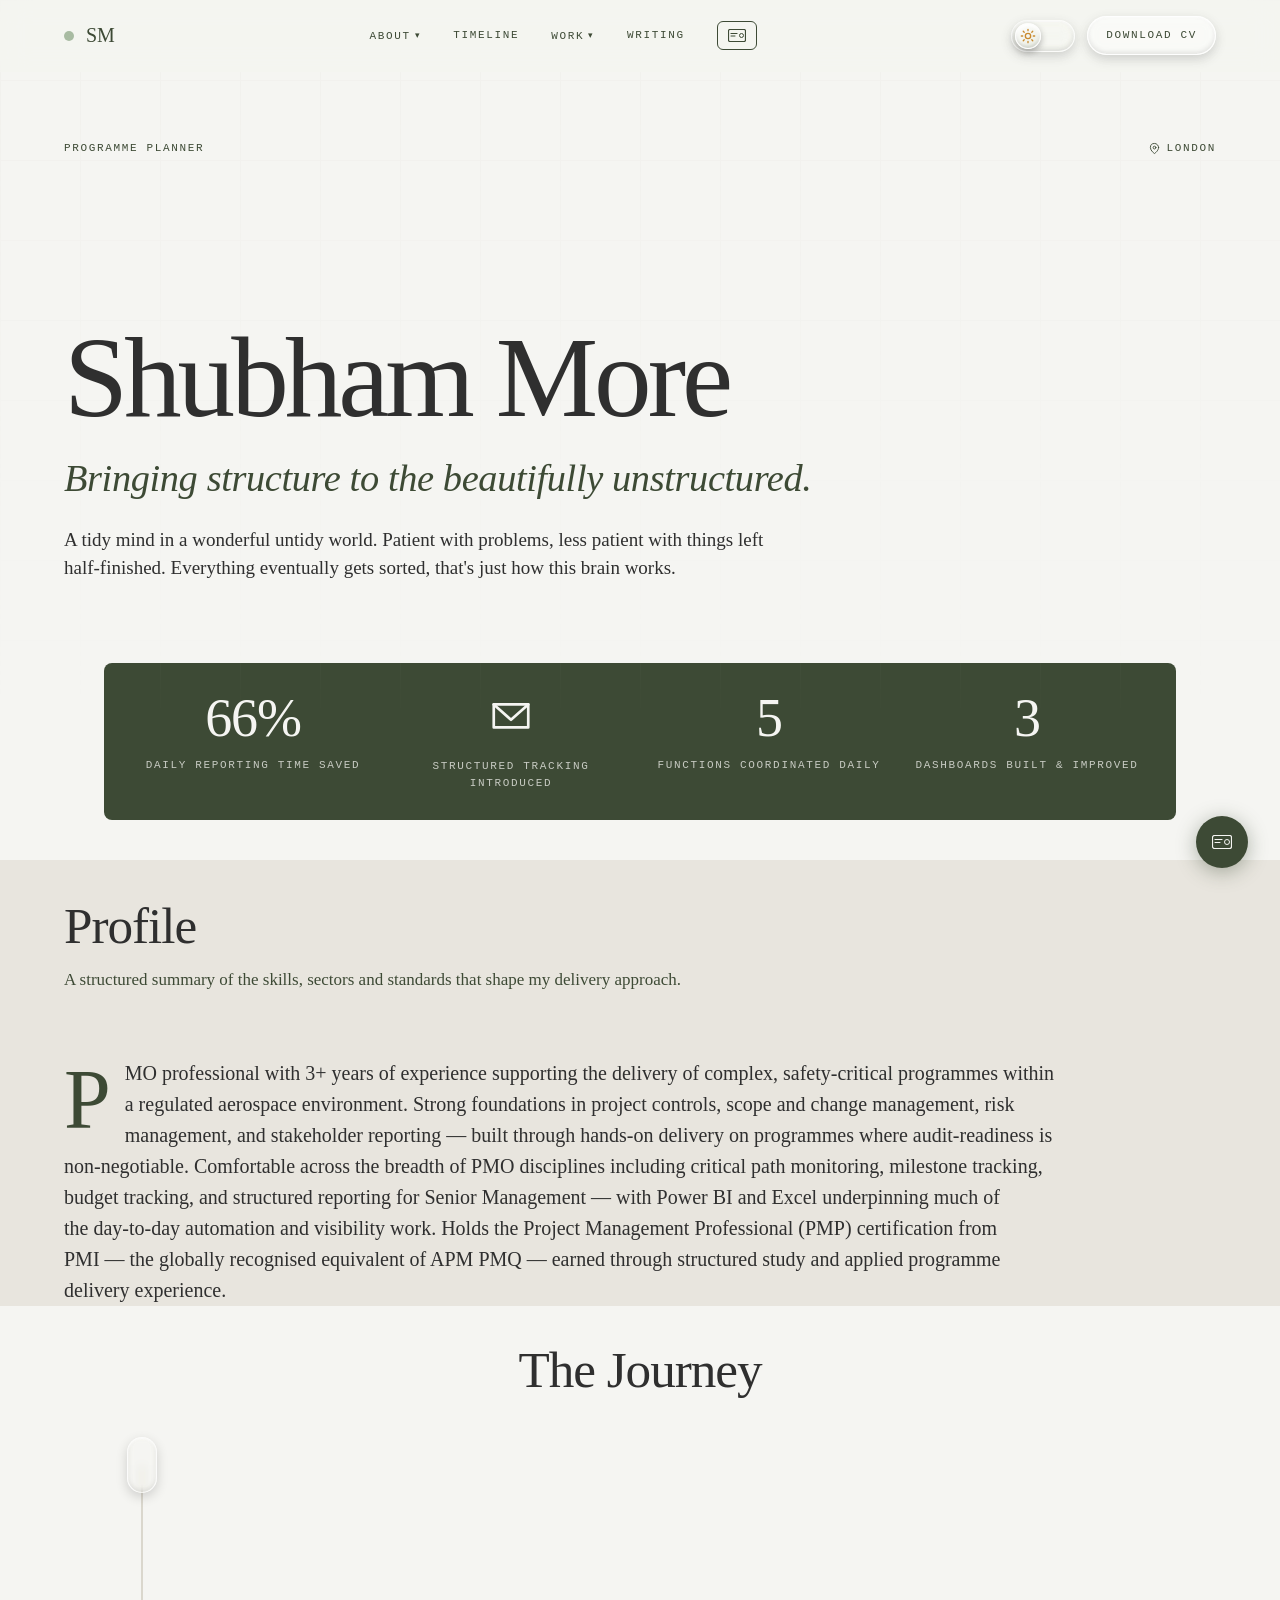
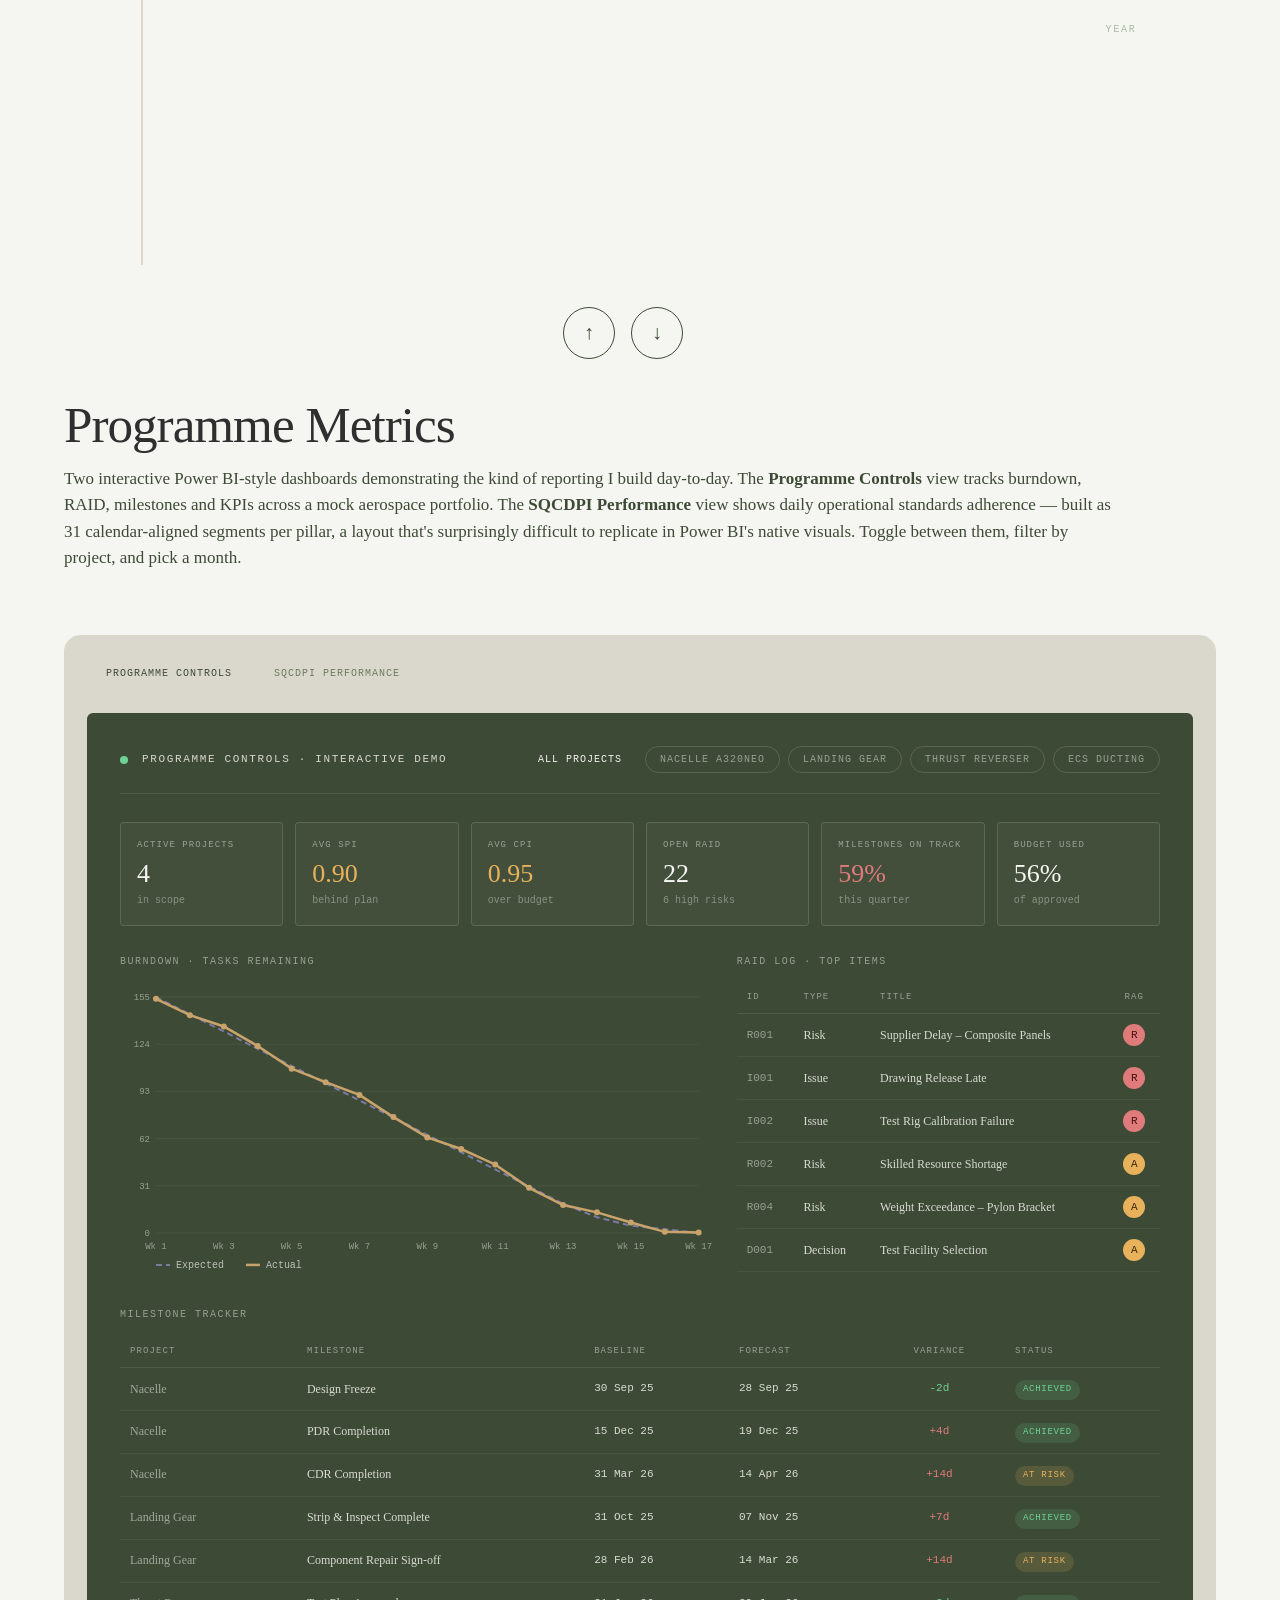
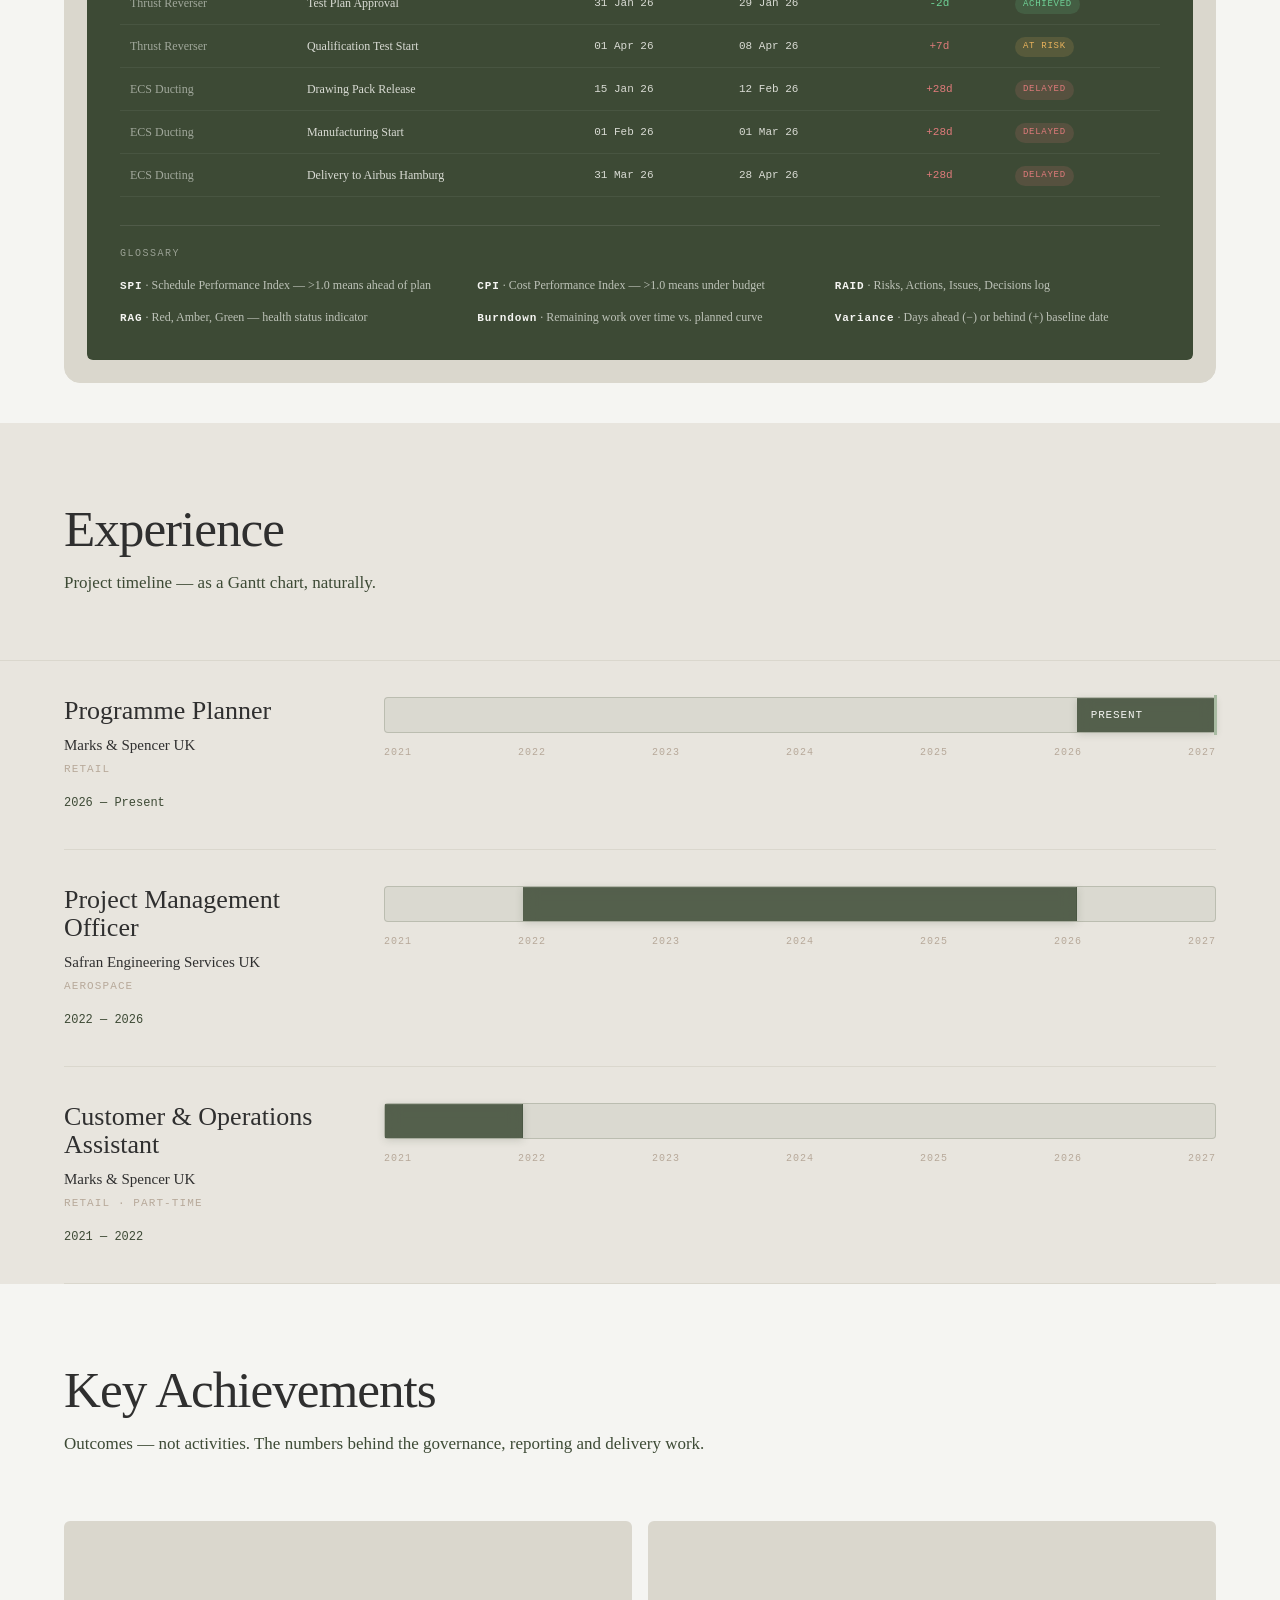
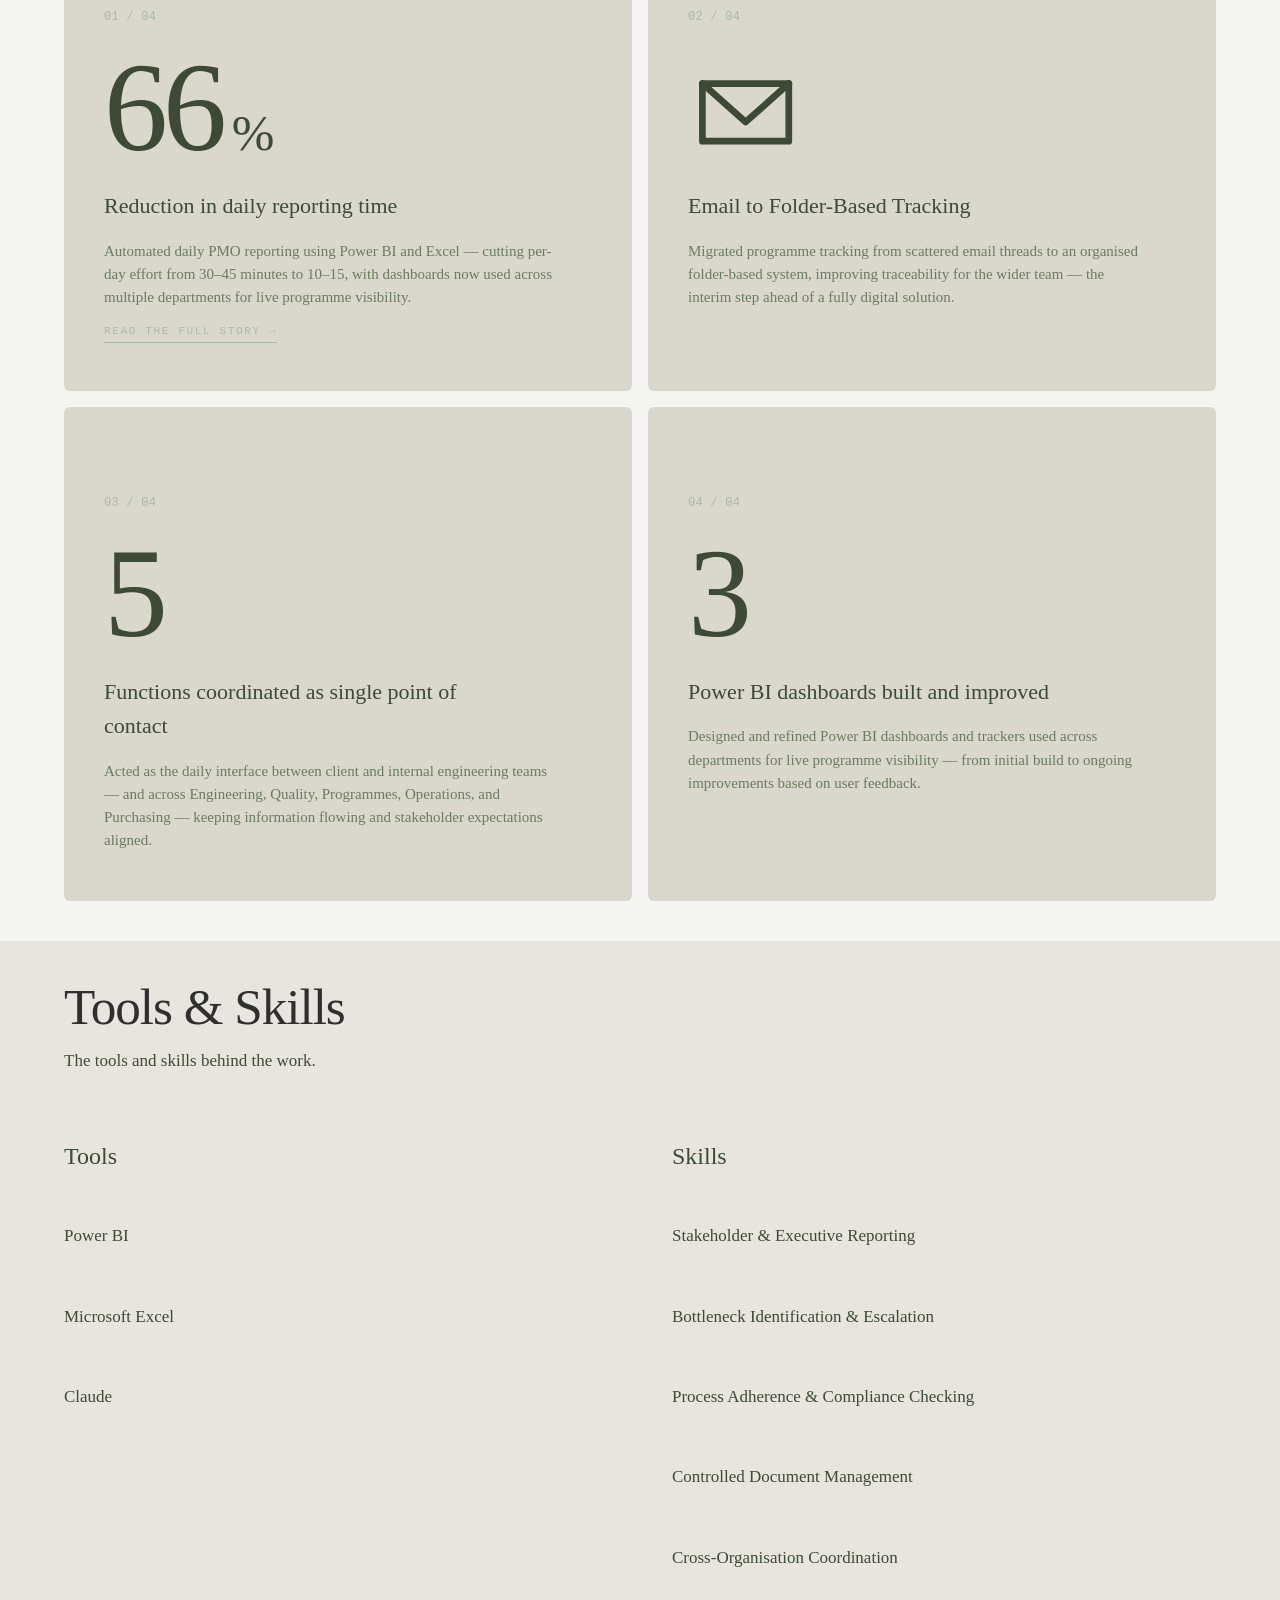
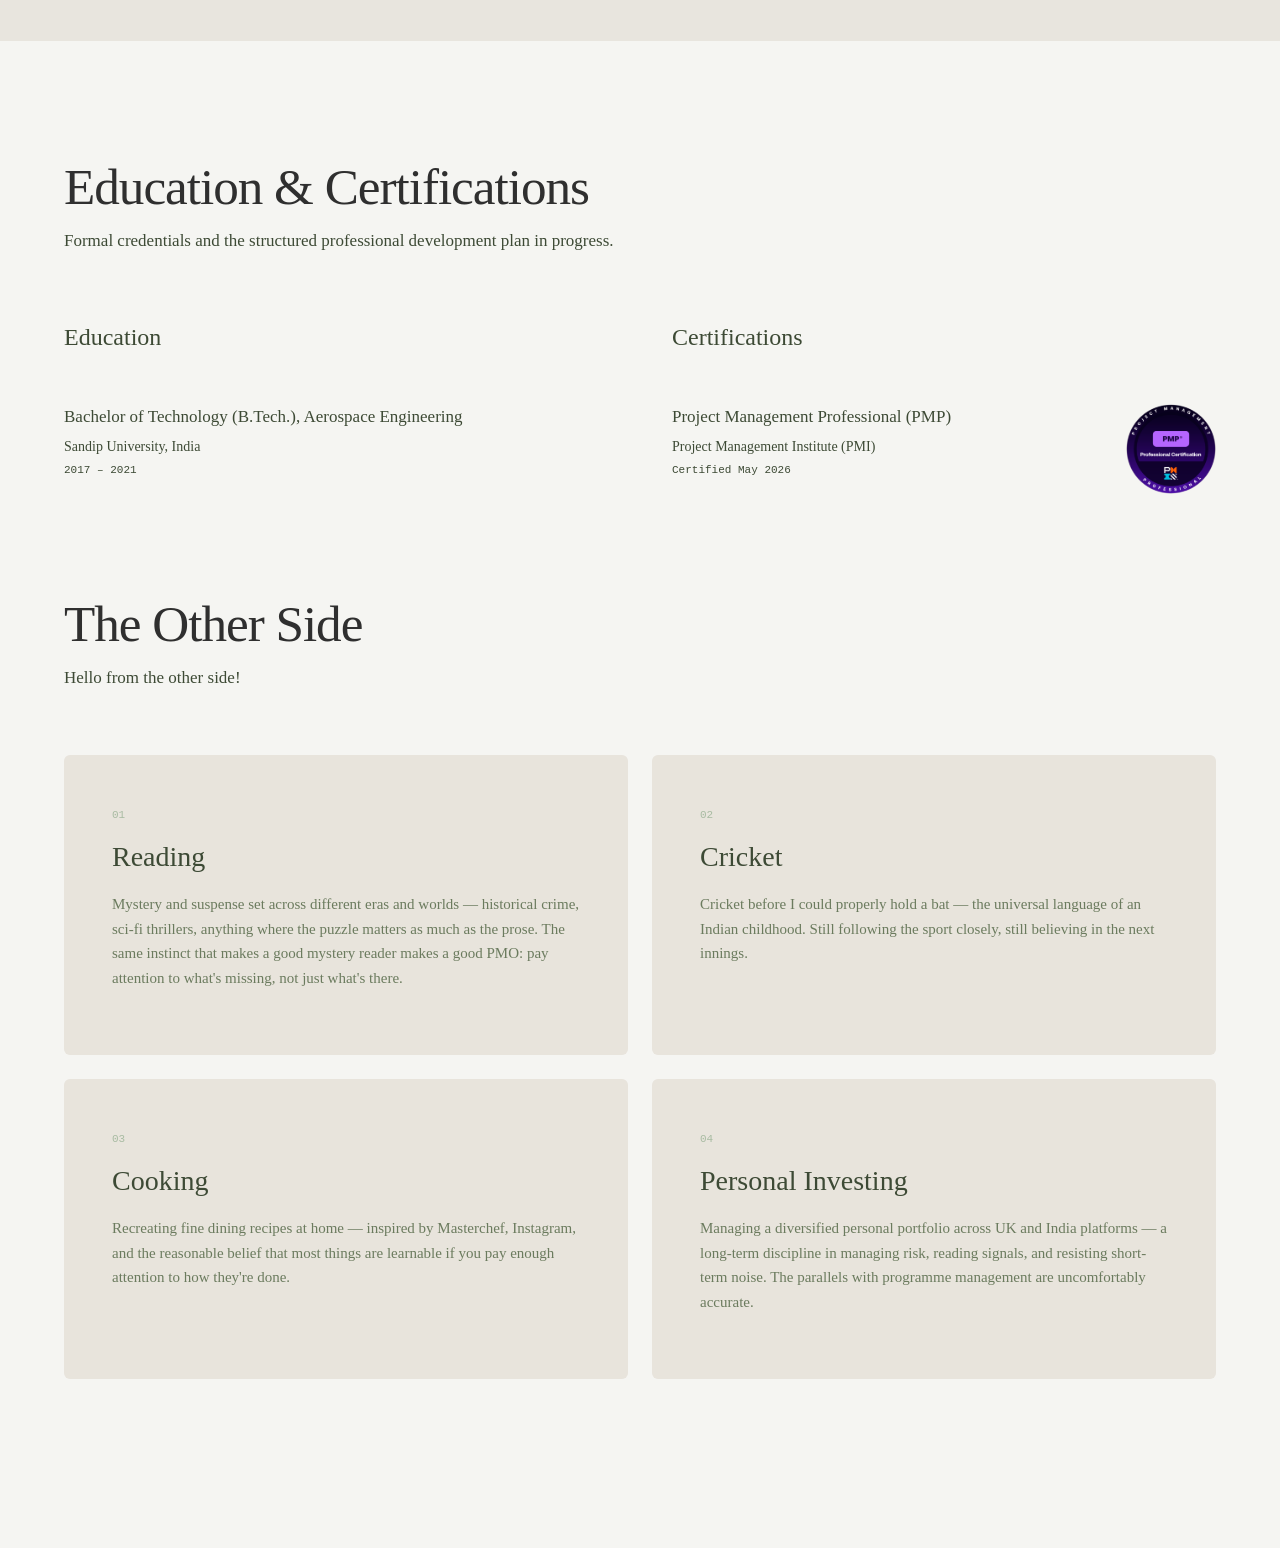
==== commit d7b3b551: "Hero: replace intro copy with tagline + description; remove typer line Swap the "PMP Certified…audit" ====
--- a/index.html
+++ b/index.html
@@ -96,7 +96,7 @@
   </div>
 </nav>
 <a id="top"></a>
-<section class="hero" id="hero" data-screen-label="Hero"><div class="hero-grid"></div><div class="hero-top"><div class="meta"><span>Programme Planner</span></div><div class="hero-loc"><svg width="11" height="13" viewBox="0 0 24 24" fill="none" stroke="currentColor" stroke-width="2" stroke-linecap="round" stroke-linejoin="round" aria-hidden="true"><path d="M21 10c0 7-9 13-9 13s-9-6-9-13a9 9 0 0 1 18 0z"/><circle cx="12" cy="10" r="3"/></svg><span>London</span></div></div><div class="hero-main reveal in in-view"><div><h1 class="hero-name">Shubham More</h1><p class="hero-tagline">PMP Certified · Project Controls &amp; Governance · Aerospace. Three years building the project controls discipline that keeps safety-critical programmes on schedule, on budget, and audit&#8209;ready.</p><div class="hero-typer"><span id="typer">// Programme controls &amp; governance</span><span class="caret"></span></div></div></div><div class="hero-foot"><div class="kpi-cell"><div class="kpi-num in in-view counted" data-target="66" data-suffix="%">66%</div><div class="kpi-label">Daily reporting time saved</div></div><div class="kpi-cell"><div class="kpi-num"><span class="morph-icon"><svg viewBox="0 0 24 24" fill="none" aria-hidden="true"><path class="morph-path" d="M3,7 L3,19 L21,19 L21,7 L12,7 L9,7 L4,7 Z"></path><path class="morph-flap" d="M3,7 L12,15 L21,7"></path></svg></span></div><div class="kpi-label">Structured tracking introduced</div></div><div class="kpi-cell"><div class="kpi-num in in-view counted" data-target="5" data-suffix="">5</div><div class="kpi-label">Functions coordinated daily</div></div><div class="kpi-cell"><div class="kpi-num in in-view counted" data-target="3" data-suffix="">3</div><div class="kpi-label">Dashboards built &amp; improved</div></div></div></section>
+<section class="hero" id="hero" data-screen-label="Hero"><div class="hero-grid"></div><div class="hero-top"><div class="meta"><span>Programme Planner</span></div><div class="hero-loc"><svg width="11" height="13" viewBox="0 0 24 24" fill="none" stroke="currentColor" stroke-width="2" stroke-linecap="round" stroke-linejoin="round" aria-hidden="true"><path d="M21 10c0 7-9 13-9 13s-9-6-9-13a9 9 0 0 1 18 0z"/><circle cx="12" cy="10" r="3"/></svg><span>London</span></div></div><div class="hero-main reveal in in-view"><div><h1 class="hero-name">Shubham More</h1><p class="hero-lead">Bringing structure to the beautifully unstructured.</p><p class="hero-tagline">A tidy mind in a wonderful untidy world. Patient with problems, less patient with things left half-finished. Everything eventually gets sorted, that's just how this brain works.</p></div></div><div class="hero-foot"><div class="kpi-cell"><div class="kpi-num in in-view counted" data-target="66" data-suffix="%">66%</div><div class="kpi-label">Daily reporting time saved</div></div><div class="kpi-cell"><div class="kpi-num"><span class="morph-icon"><svg viewBox="0 0 24 24" fill="none" aria-hidden="true"><path class="morph-path" d="M3,7 L3,19 L21,19 L21,7 L12,7 L9,7 L4,7 Z"></path><path class="morph-flap" d="M3,7 L12,15 L21,7"></path></svg></span></div><div class="kpi-label">Structured tracking introduced</div></div><div class="kpi-cell"><div class="kpi-num in in-view counted" data-target="5" data-suffix="">5</div><div class="kpi-label">Functions coordinated daily</div></div><div class="kpi-cell"><div class="kpi-num in in-view counted" data-target="3" data-suffix="">3</div><div class="kpi-label">Dashboards built &amp; improved</div></div></div></section>
 <section id="profile" class="section-alt" data-screen-label="01 Profile"><div class="container"><div class="section-head reveal in in-view"><div class="idx">01 / 08</div><div><div class="eyebrow">Profile</div><h2>Profile</h2><p class="lead" style="max-width: 1000px;">A structured summary of the skills, sectors and standards that shape my delivery approach.</p></div></div></div><div class="container profile-body"><div class="reveal in in-view"><p class="drop">PMO professional with 3+ years of experience supporting the delivery of complex, safety-critical programmes within a regulated aerospace environment. Strong foundations in project controls, scope and change management, risk management, and stakeholder reporting — built through hands-on delivery on programmes where audit-readiness is non-negotiable. Comfortable across the breadth of PMO disciplines including critical path monitoring, milestone tracking, budget tracking, and structured reporting for Senior Management — with Power BI and Excel underpinning much of the day-to-day automation and visibility work. Holds the Project Management Professional (PMP) certification from PMI — the globally recognised equivalent of APM PMQ — earned through structured study and applied programme delivery experience.</p></div></div></section>
 <section id="timeline" class="cf-track" data-screen-label="Timeline">
   <div class="jd">
--- a/css/sections/hero.css
+++ b/css/sections/hero.css
@@ -10,7 +10,8 @@
 @media (max-width: 900px) { .hero-main { grid-template-columns: 1fr; gap: 40px; } }
 .hero-name { font-family: var(--f-display); font-size: var(--t-hero); font-weight: 400; line-height: 0.9; color: var(--ink-deep); letter-spacing: -0.035em; }
 .hero-name .ital { font-style: italic; color: var(--ink); }
-.hero-tagline { margin-top: 28px; font-size: 19px; line-height: 1.5; color: var(--text); max-width: 850px; }
+.hero-lead { font-family: var(--f-display); font-style: italic; font-weight: 400; font-size: clamp(24px, 3vw, 40px); line-height: 1.25; letter-spacing: -0.01em; color: var(--brand); margin-top: 24px; max-width: 900px; }
+.hero-tagline { margin-top: 24px; font-size: 19px; line-height: 1.5; color: var(--text); max-width: 720px; }
 .hero-typer { font-family: var(--f-mono); font-size: 12px; letter-spacing: 0.12em; text-transform: uppercase; color: var(--brand); margin-top: 20px; display: flex; align-items: center; gap: 10px; }
 .hero-typer::before { content: ">"; color: var(--ink-soft); }
 .caret { display: inline-block; width: 8px; height: 1.1em; background: var(--ink); margin-left: 4px; vertical-align: middle; animation: blink 1s steps(1) infinite; }
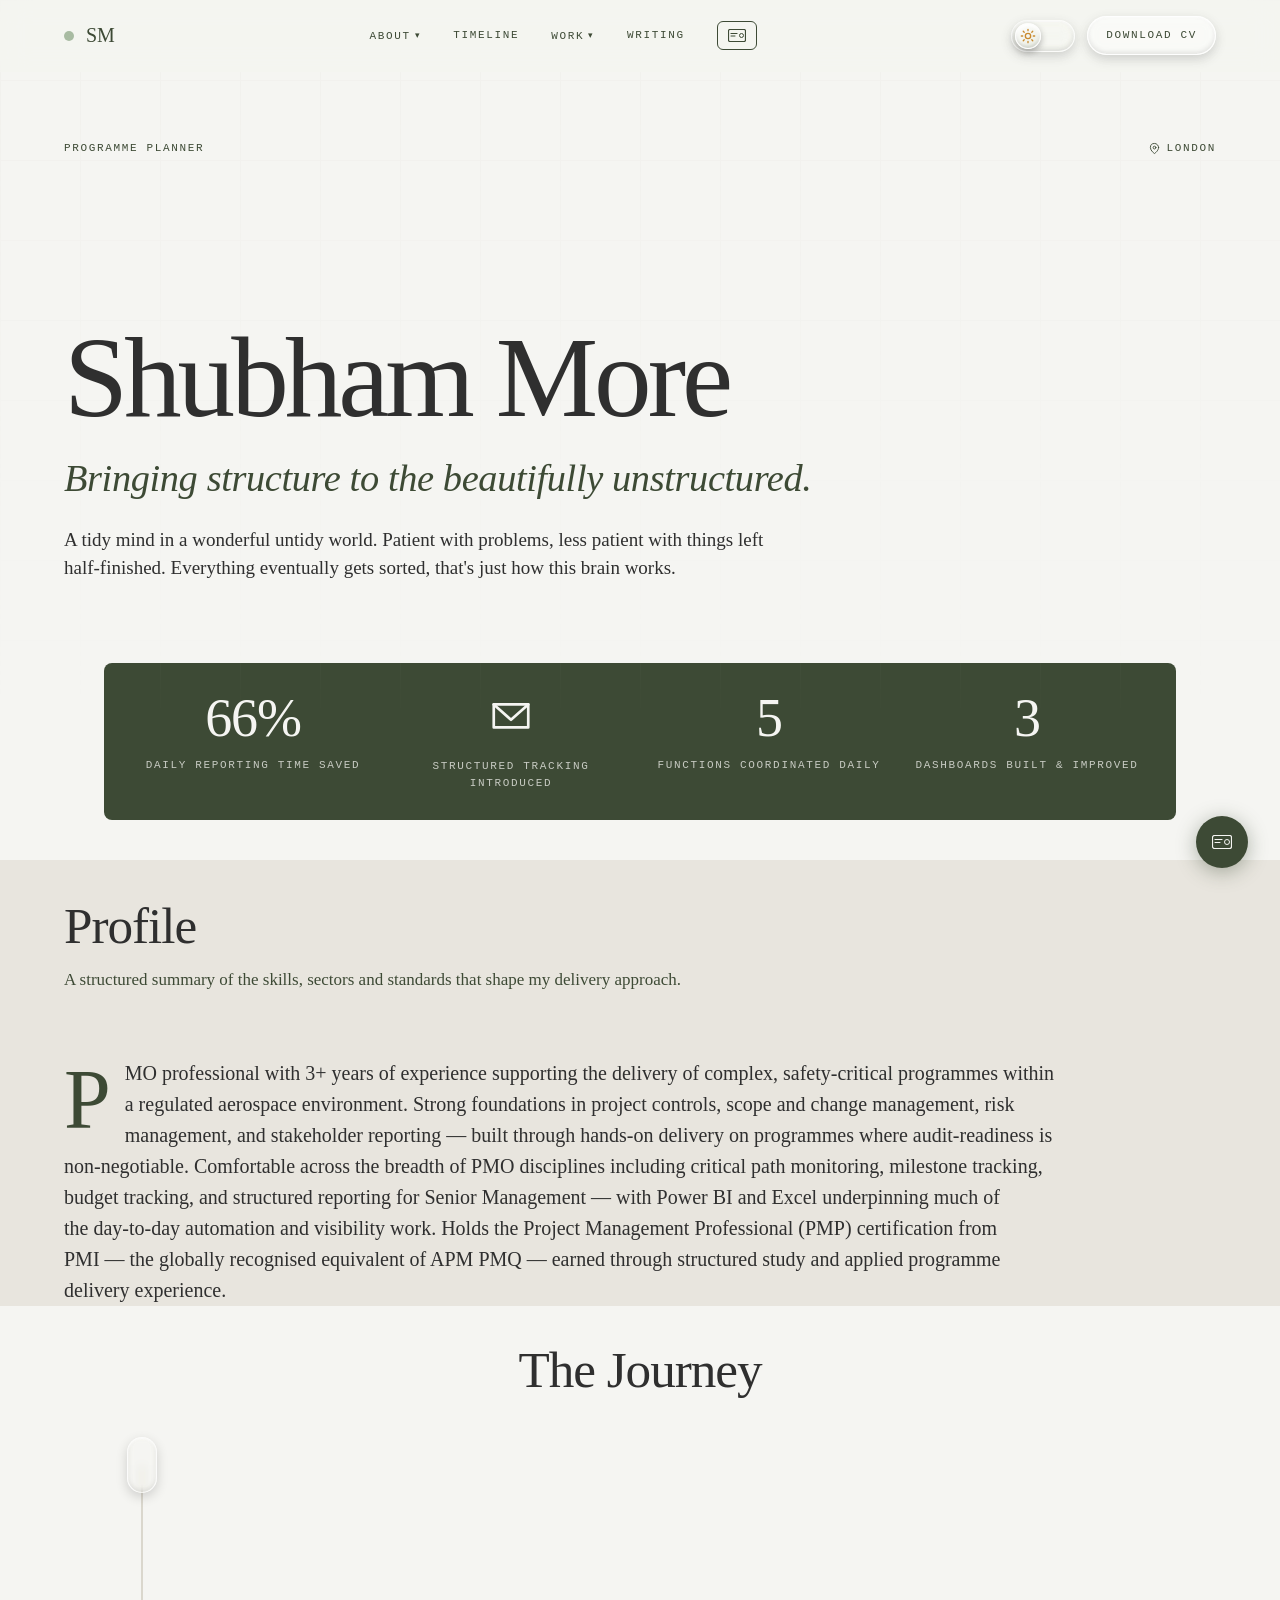
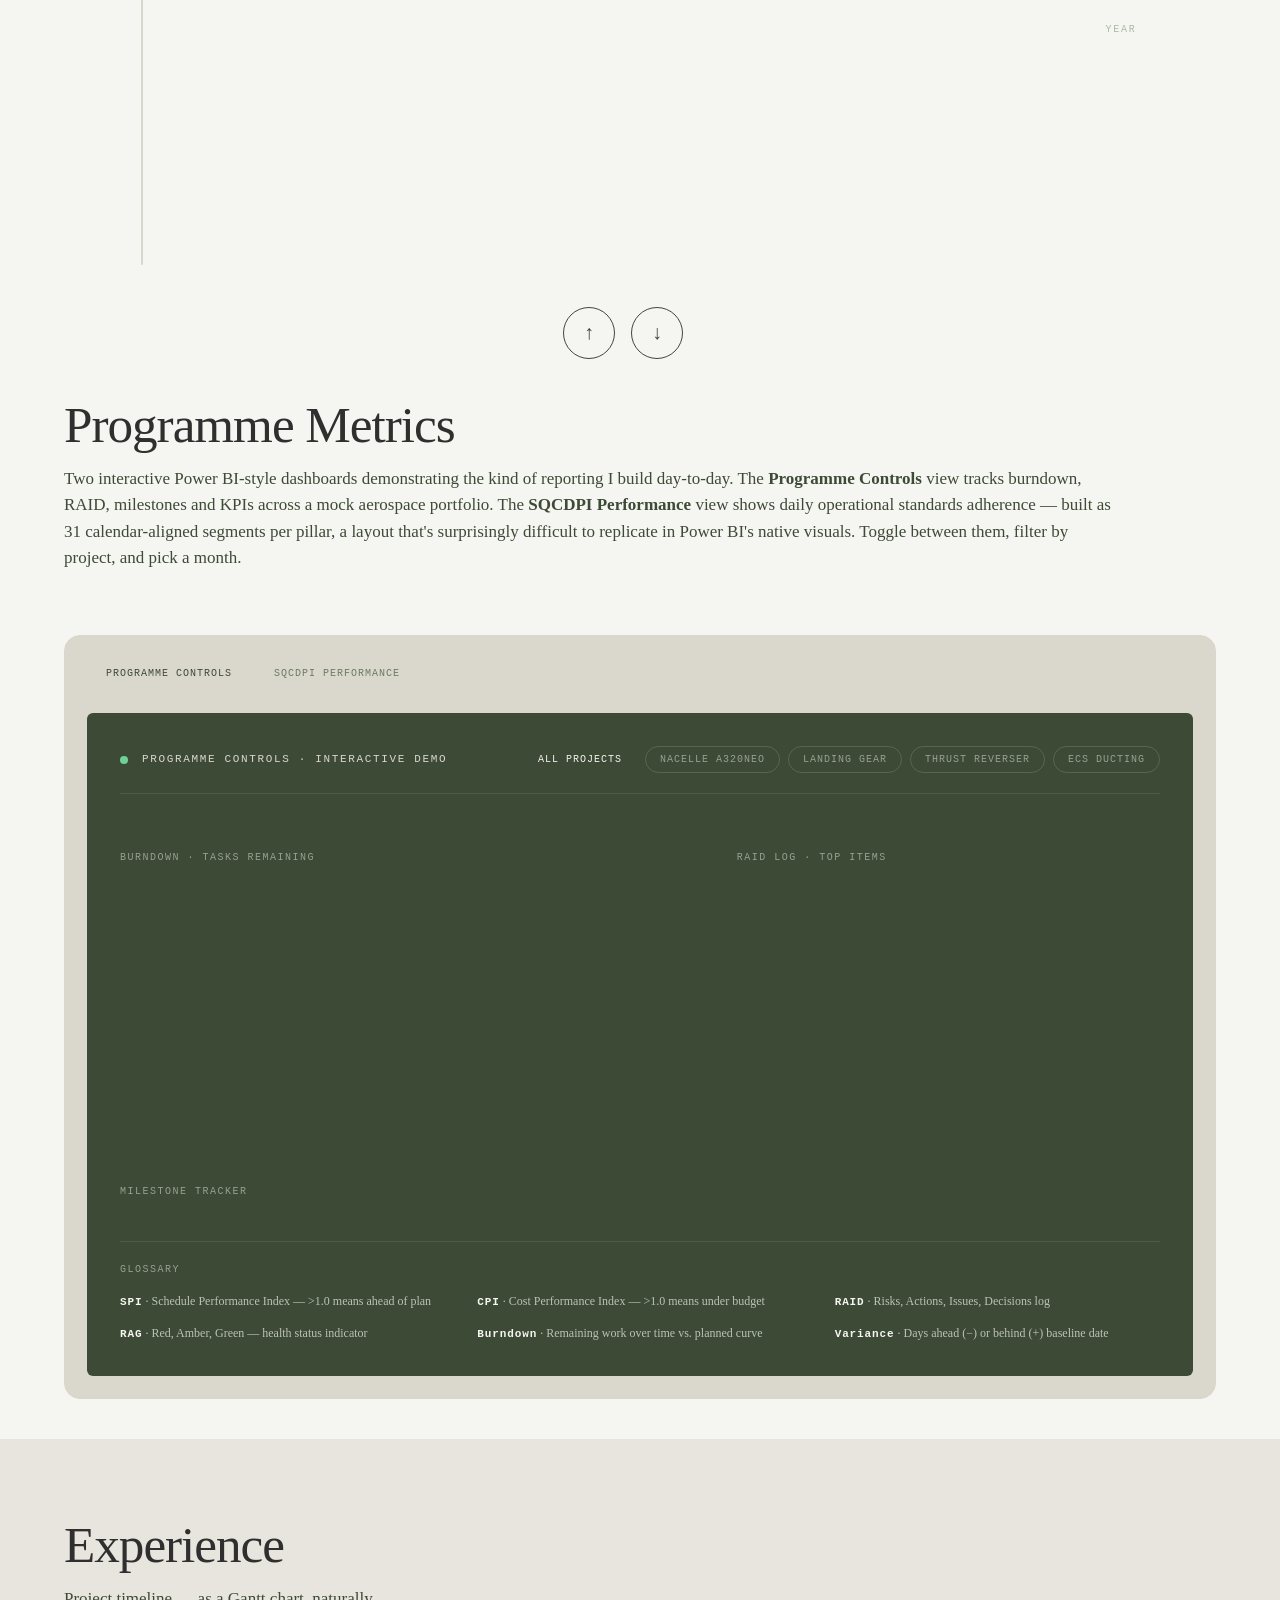
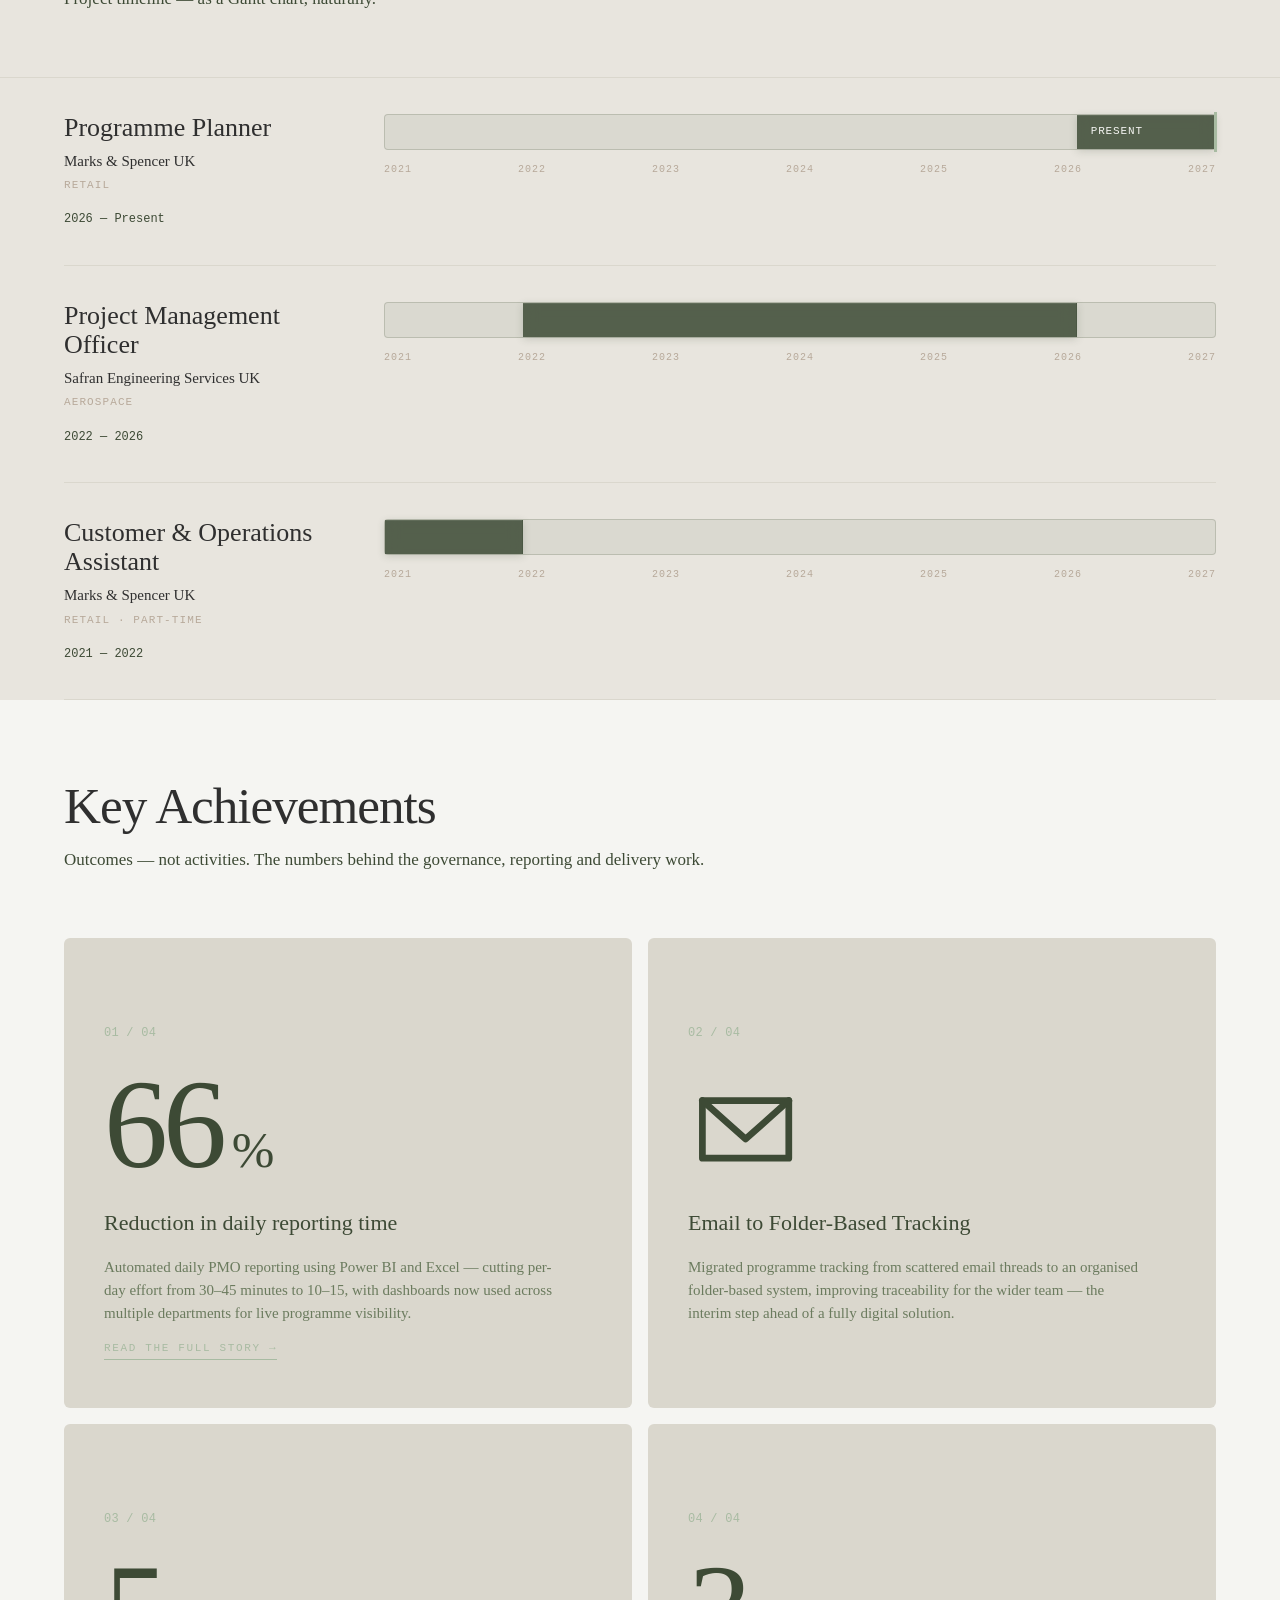
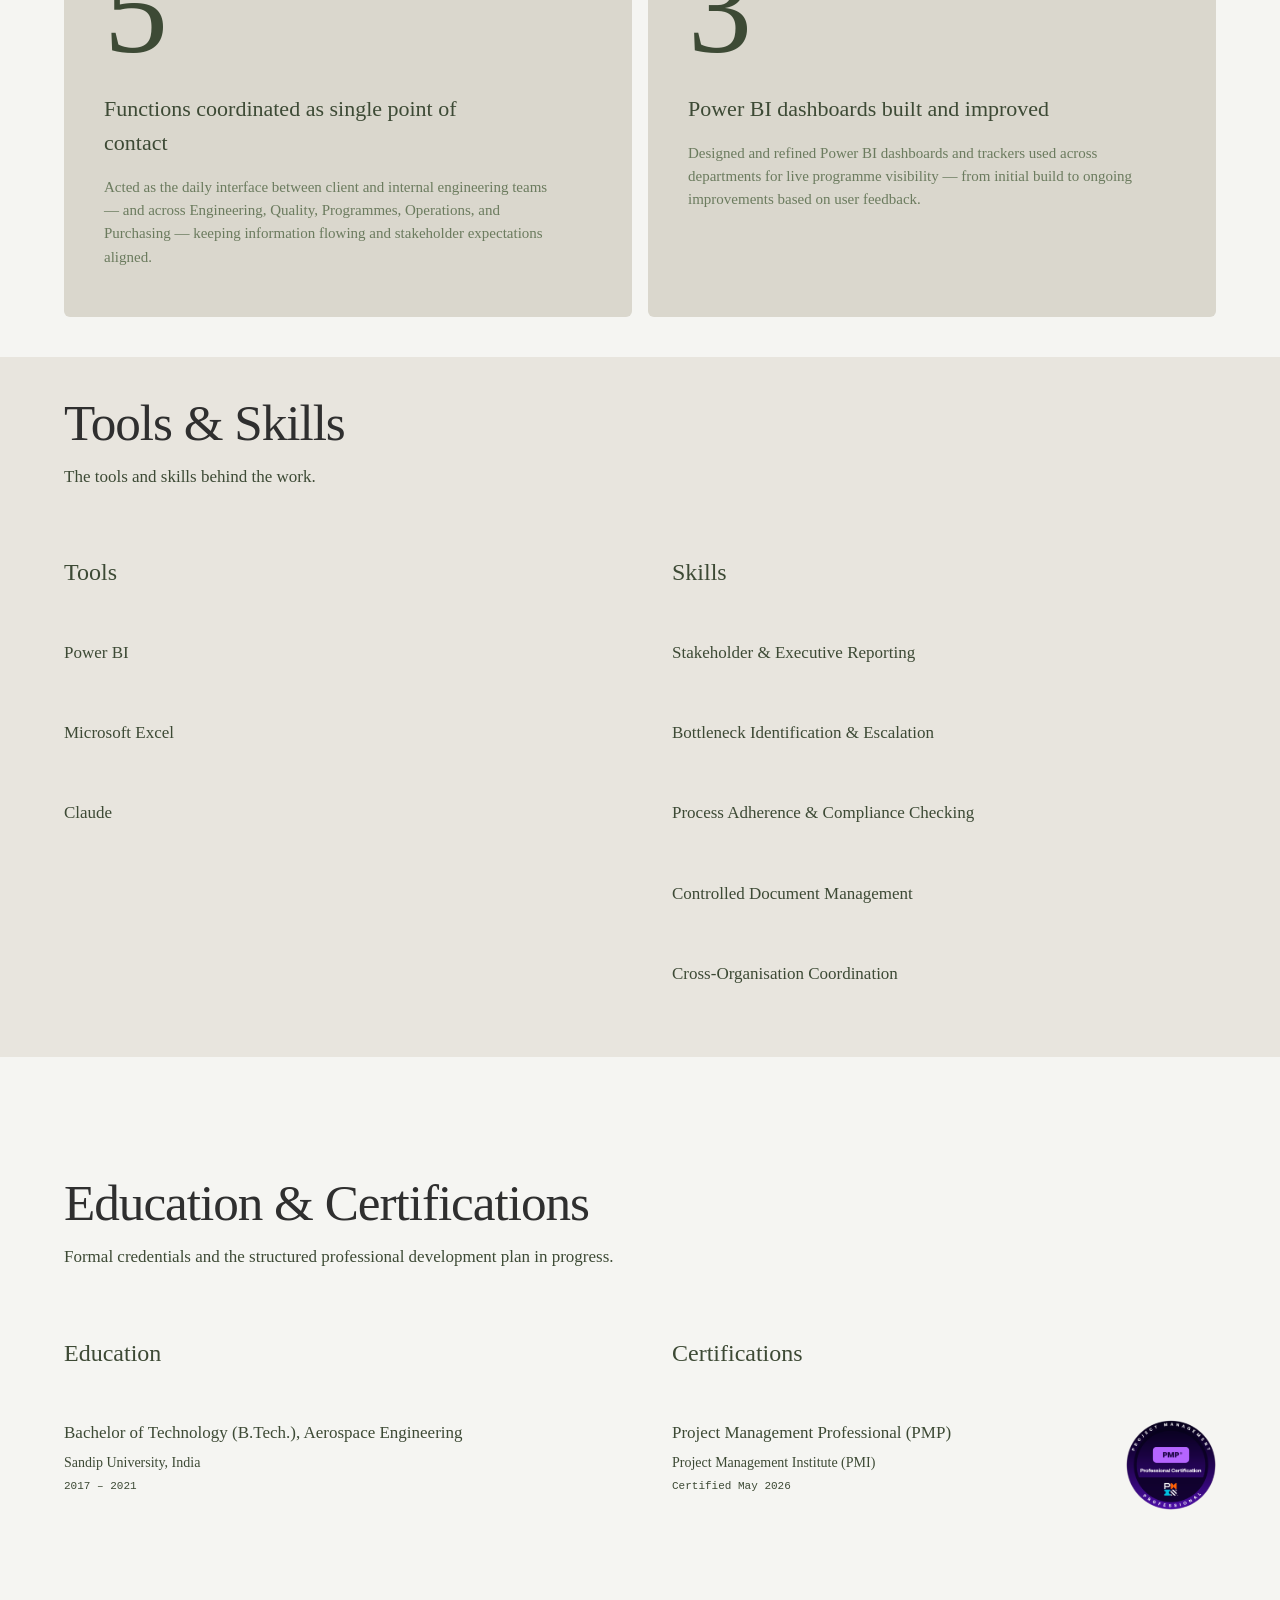
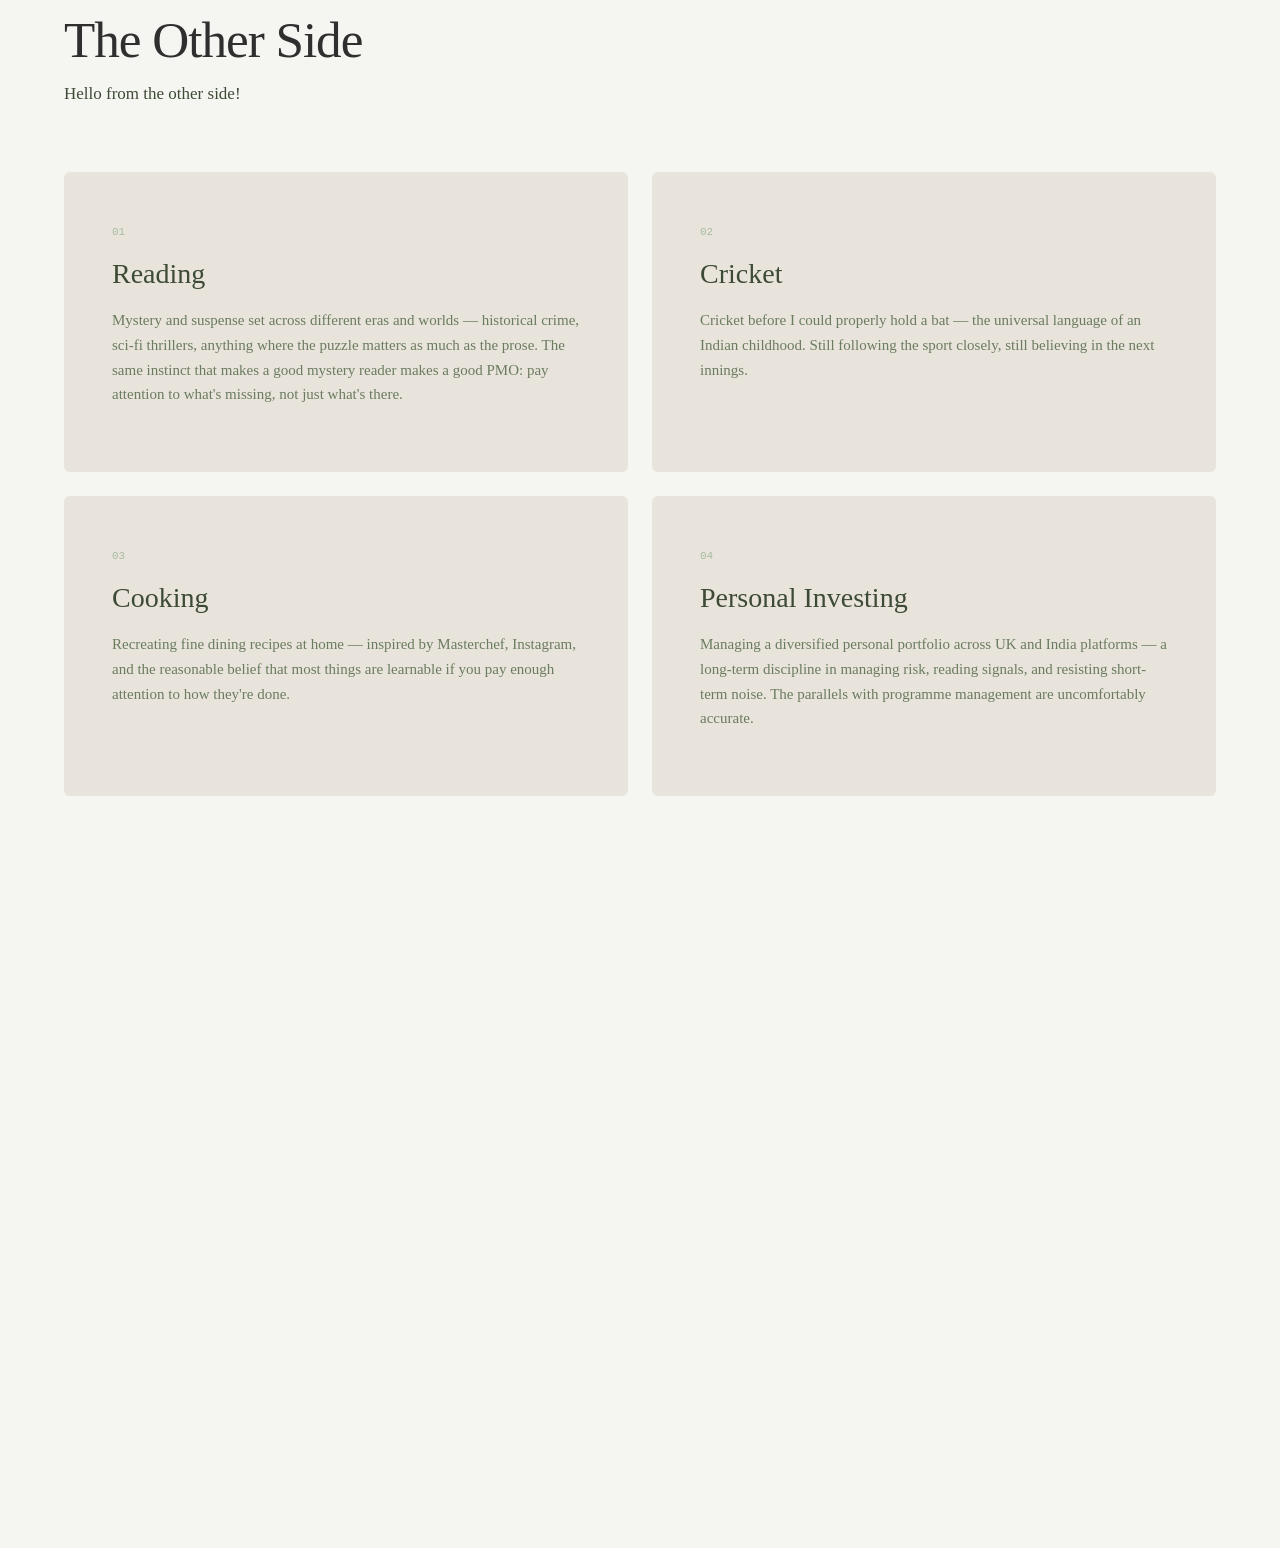
==== commit 8e65aafc: "Site audit fixes: favicons, SEO/OG, a11y, security headers, 404 Core files: add custom on-brand 404 " ====
--- a/index.html
+++ b/index.html
@@ -2,6 +2,27 @@
 <html lang="en"><head><meta http-equiv="Content-Type" content="text/html; charset=UTF-8"><link rel="preconnect" href="https://fonts.googleapis.com"><link rel="preconnect" href="https://fonts.gstatic.com" crossorigin><link href="https://fonts.googleapis.com/css2?family=Fraunces:ital,opsz,wght@0,9..144,400;0,9..144,500;1,9..144,400&family=Literata:ital,opsz,wght@0,7..72,400;0,7..72,500;1,7..72,400&family=JetBrains+Mono:wght@400;500&display=swap" rel="stylesheet"><meta name="viewport" content="width=device-width, initial-scale=1.0">
 <title>Shubham More — Project Management Officer · Programme Controls &amp; Governance</title>
 <meta name="description" content="Shubham More — Project Management Officer with 3+ years building project controls discipline on safety-critical aerospace programmes. Portfolio of programme delivery, governance and reporting work.">
+<link rel="canonical" href="https://shubhamdmore.netlify.app/">
+<meta name="theme-color" content="#3D4A35">
+<link rel="icon" href="/favicon.ico" sizes="any">
+<link rel="icon" type="image/svg+xml" href="/favicon.svg">
+<link rel="icon" type="image/png" sizes="32x32" href="/favicon-32x32.png">
+<link rel="icon" type="image/png" sizes="16x16" href="/favicon-16x16.png">
+<link rel="apple-touch-icon" href="/apple-touch-icon.png">
+<link rel="manifest" href="/site.webmanifest">
+<meta property="og:type" content="website">
+<meta property="og:site_name" content="Shubham More">
+<meta property="og:title" content="Shubham More — Project Management Officer · Programme Controls &amp; Governance">
+<meta property="og:description" content="Project Management Officer with 3+ years building project controls discipline on safety-critical aerospace programmes. Portfolio of programme delivery, governance and reporting work.">
+<meta property="og:url" content="https://shubhamdmore.netlify.app/">
+<meta property="og:image" content="https://shubhamdmore.netlify.app/og-image.png">
+<meta property="og:image:width" content="1200">
+<meta property="og:image:height" content="630">
+<meta property="og:image:alt" content="Shubham More — Bringing structure to the beautifully unstructured.">
+<meta name="twitter:card" content="summary_large_image">
+<meta name="twitter:title" content="Shubham More — Project Management Officer">
+<meta name="twitter:description" content="Project controls, governance and reporting. Portfolio of programme delivery work.">
+<meta name="twitter:image" content="https://shubhamdmore.netlify.app/og-image.png">
 <link rel="preconnect" href="https://fonts.googleapis.com/">
 <link rel="preconnect" href="https://fonts.gstatic.com/">
 <script>/* Apply saved theme before first paint — prevents a flash. Default is light for every device (OS setting ignored). */
@@ -96,6 +117,7 @@
   </div>
 </nav>
 <a id="top"></a>
+<main id="main">
 <section class="hero" id="hero" data-screen-label="Hero"><div class="hero-grid"></div><div class="hero-top"><div class="meta"><span>Programme Planner</span></div><div class="hero-loc"><svg width="11" height="13" viewBox="0 0 24 24" fill="none" stroke="currentColor" stroke-width="2" stroke-linecap="round" stroke-linejoin="round" aria-hidden="true"><path d="M21 10c0 7-9 13-9 13s-9-6-9-13a9 9 0 0 1 18 0z"/><circle cx="12" cy="10" r="3"/></svg><span>London</span></div></div><div class="hero-main reveal in in-view"><div><h1 class="hero-name">Shubham More</h1><p class="hero-lead">Bringing structure to the beautifully unstructured.</p><p class="hero-tagline">A tidy mind in a wonderful untidy world. Patient with problems, less patient with things left half-finished. Everything eventually gets sorted, that's just how this brain works.</p></div></div><div class="hero-foot"><div class="kpi-cell"><div class="kpi-num in in-view counted" data-target="66" data-suffix="%">66%</div><div class="kpi-label">Daily reporting time saved</div></div><div class="kpi-cell"><div class="kpi-num"><span class="morph-icon"><svg viewBox="0 0 24 24" fill="none" aria-hidden="true"><path class="morph-path" d="M3,7 L3,19 L21,19 L21,7 L12,7 L9,7 L4,7 Z"></path><path class="morph-flap" d="M3,7 L12,15 L21,7"></path></svg></span></div><div class="kpi-label">Structured tracking introduced</div></div><div class="kpi-cell"><div class="kpi-num in in-view counted" data-target="5" data-suffix="">5</div><div class="kpi-label">Functions coordinated daily</div></div><div class="kpi-cell"><div class="kpi-num in in-view counted" data-target="3" data-suffix="">3</div><div class="kpi-label">Dashboards built &amp; improved</div></div></div></section>
 <section id="profile" class="section-alt" data-screen-label="01 Profile"><div class="container"><div class="section-head reveal in in-view"><div class="idx">01 / 08</div><div><div class="eyebrow">Profile</div><h2>Profile</h2><p class="lead" style="max-width: 1000px;">A structured summary of the skills, sectors and standards that shape my delivery approach.</p></div></div></div><div class="container profile-body"><div class="reveal in in-view"><p class="drop">PMO professional with 3+ years of experience supporting the delivery of complex, safety-critical programmes within a regulated aerospace environment. Strong foundations in project controls, scope and change management, risk management, and stakeholder reporting — built through hands-on delivery on programmes where audit-readiness is non-negotiable. Comfortable across the breadth of PMO disciplines including critical path monitoring, milestone tracking, budget tracking, and structured reporting for Senior Management — with Power BI and Excel underpinning much of the day-to-day automation and visibility work. Holds the Project Management Professional (PMP) certification from PMI — the globally recognised equivalent of APM PMQ — earned through structured study and applied programme delivery experience.</p></div></div></section>
 <section id="timeline" class="cf-track" data-screen-label="Timeline">
@@ -162,6 +184,8 @@
 <section id="education" style="padding-top: 80px;" data-screen-label="06 Education"><div class="container"><div class="section-head reveal in in-view"><div class="idx">07 / 08</div><div><div class="eyebrow">Education &amp; Certifications</div><h2>Education &amp; Certifications</h2><p class="lead">Formal credentials and the structured professional development plan in progress.</p></div></div></div><div class="container edu-grid"><div class="edu-col reveal in in-view"><h3>Education</h3><div class="edu-item"><div><div class="title">Bachelor of Technology (B.Tech.), Aerospace Engineering</div><div class="issuer">Sandip University, India</div><div class="dtl">2017 – 2021</div></div></div></div><div class="edu-col reveal in in-view"><h3>Certifications</h3><div class="edu-item"><div><div class="title">Project Management Professional (PMP)</div><div class="issuer">Project Management Institute (PMI)</div><div class="dtl">Certified May 2026</div></div><a href="https://www.credly.com/badges/8ac6c21e-2fab-4c3b-8289-e164701af70c/public_url" target="_blank" rel="noopener" title="Verify on Credly" aria-label="Verify PMP badge on Credly"><img src="pmp-badge.png" alt="PMP Certified — PMI" style="width:90px;height:90px;border-radius:50%;object-fit:cover;display:block;cursor:pointer;"></a></div></div></div></div></section>
 <section id="interests" style="padding-top: 80px; padding-bottom: 80px; background: var(--paper);" data-screen-label="The Other Side"><div class="container"><div class="section-head reveal in in-view"><div class="idx">08 / 08</div><div><div class="eyebrow">The Other Side</div><h2>The Other Side</h2><p class="lead">Hello from the other side!</p></div></div></div><div class="container"><div class="int-list"><div class="int-item"><div class="int-idx">01</div><div><div class="int-label">Reading</div><div class="int-detail">Mystery and suspense set across different eras and worlds — historical crime, sci-fi thrillers, anything where the puzzle matters as much as the prose. The same instinct that makes a good mystery reader makes a good PMO: pay attention to what's missing, not just what's there.</div></div></div><div class="int-item"><div class="int-idx">02</div><div><div class="int-label">Cricket</div><div class="int-detail">Cricket before I could properly hold a bat — the universal language of an Indian childhood. Still following the sport closely, still believing in the next innings.</div></div></div><div class="int-item"><div class="int-idx">03</div><div><div class="int-label">Cooking</div><div class="int-detail">Recreating fine dining recipes at home — inspired by Masterchef, Instagram, and the reasonable belief that most things are learnable if you pay enough attention to how they're done.</div></div></div><div class="int-item"><div class="int-idx">04</div><div><div class="int-label">Personal Investing</div><div class="int-detail">Managing a diversified personal portfolio across UK and India platforms — a long-term discipline in managing risk, reading signals, and resisting short-term noise. The parallels with programme management are uncomfortably accurate.</div></div></div></div></div></section>
 
+</main>
+<footer class="site-footer" aria-label="Contact and business card">
 <!-- Business Card -->
 <div style="height: 0; background: var(--paper-warm);"></div>
 <div class="bc-overlay" id="bcOverlay"></div>
@@ -183,7 +207,7 @@
         <div class="bc-back-name">Shubham More</div>
         <div class="bc-divider" style="background:rgba(245,245,242,0.3);"></div>
         <div class="bc-back-links">
-          <a href="mailto:shubhamdeepakmore@gmail.com" class="bc-back-icon" title="Email">
+          <a class="bc-back-icon" data-eu="shubhamdeepakmore" data-ed="gmail.com" href="#" title="Email" aria-label="Email Shubham More">
             <svg width="28" height="28" viewBox="0 0 24 24" fill="none" stroke="currentColor" stroke-width="1.5" stroke-linecap="round" stroke-linejoin="round"><rect x="2" y="4" width="20" height="16" rx="2"/><polyline points="2,4 12,13 22,4"/></svg>
           </a>
           <a href="https://linkedin.com/in/shubhamdeepakmore" target="_blank" class="bc-back-icon" title="LinkedIn">
@@ -203,6 +227,7 @@
     <circle cx="15" cy="7" r="2.5" stroke="currentColor" stroke-width="1"/>
   </svg>
 </button>
+</footer>
 <script src="js/dashboard.js"></script>
 <script src="js/skills.js"></script>
 <script src="js/nav.js"></script>
--- a/css/variables.css
+++ b/css/variables.css
@@ -83,3 +83,16 @@
 
   color-scheme: dark;
 }
+
+/* Accessibility: honour reduced-motion for every animation/transition,
+   site-wide (this file is linked on every page). The number count-ups are
+   additionally short-circuited in js/animations.js, and the email→folder
+   morph checks this query directly in js/email-folder-morph.js. */
+@media (prefers-reduced-motion: reduce) {
+  *, *::before, *::after {
+    animation-duration: 0.001ms !important;
+    animation-iteration-count: 1 !important;
+    transition-duration: 0.001ms !important;
+    scroll-behavior: auto !important;
+  }
+}
--- a/css/nav.css
+++ b/css/nav.css
@@ -1,5 +1,5 @@
 
-.nav { position: fixed; top: 0; left: 0; right: 0; z-index: 100; backdrop-filter: blur(14px); background: var(--nav-bg); border-bottom: 1px solid transparent; transition: border-color .2s; transform: translateZ(0); will-change: transform; }
+.nav { position: fixed; top: 0; left: 0; right: 0; z-index: 100; backdrop-filter: blur(14px); -webkit-backdrop-filter: blur(14px); background: var(--nav-bg); border-bottom: 1px solid transparent; transition: border-color .2s; transform: translateZ(0); will-change: transform; }
 .nav.scrolled { border-color: var(--line); }
 .nav-inner { max-width: 1440px; margin: 0 auto; padding: 16px var(--pad-x); display: flex; align-items: center; justify-content: space-between; gap: 32px; }
 .nav-logo { font-family: var(--f-display); font-size: 20px; font-weight: 500; color: var(--brand); display: flex; align-items: center; gap: 12px; }
--- a/css/components.css
+++ b/css/components.css
@@ -55,7 +55,7 @@
 /* ── NUMBER COUNT EASING ──────────────────────────────────── */
 .counted { display: inline-block; }
 /* ── BUSINESS CARD ───────────────────────────────────────── */
-.bc-overlay { position: fixed; inset: 0; background: rgba(47,47,47,0.5); z-index: 400; opacity: 0; visibility: hidden; transition: opacity .3s; backdrop-filter: blur(4px); }
+.bc-overlay { position: fixed; inset: 0; background: rgba(47,47,47,0.5); z-index: 400; opacity: 0; visibility: hidden; transition: opacity .3s; backdrop-filter: blur(4px); -webkit-backdrop-filter: blur(4px); }
 .bc-overlay.open { opacity: 1; visibility: visible; }
 .bc-wrap { position: fixed; top: 50%; left: 50%; z-index: 401; transform: translate(-50%, -50%) perspective(1000px) rotateX(8deg) scale(0.9); opacity: 0; visibility: hidden; transition: transform .4s cubic-bezier(.2,.8,.2,1), opacity .3s; }
 .bc-wrap.open { transform: translate(-50%, -50%) perspective(1000px) rotateX(0deg) scale(1); opacity: 1; visibility: visible; }
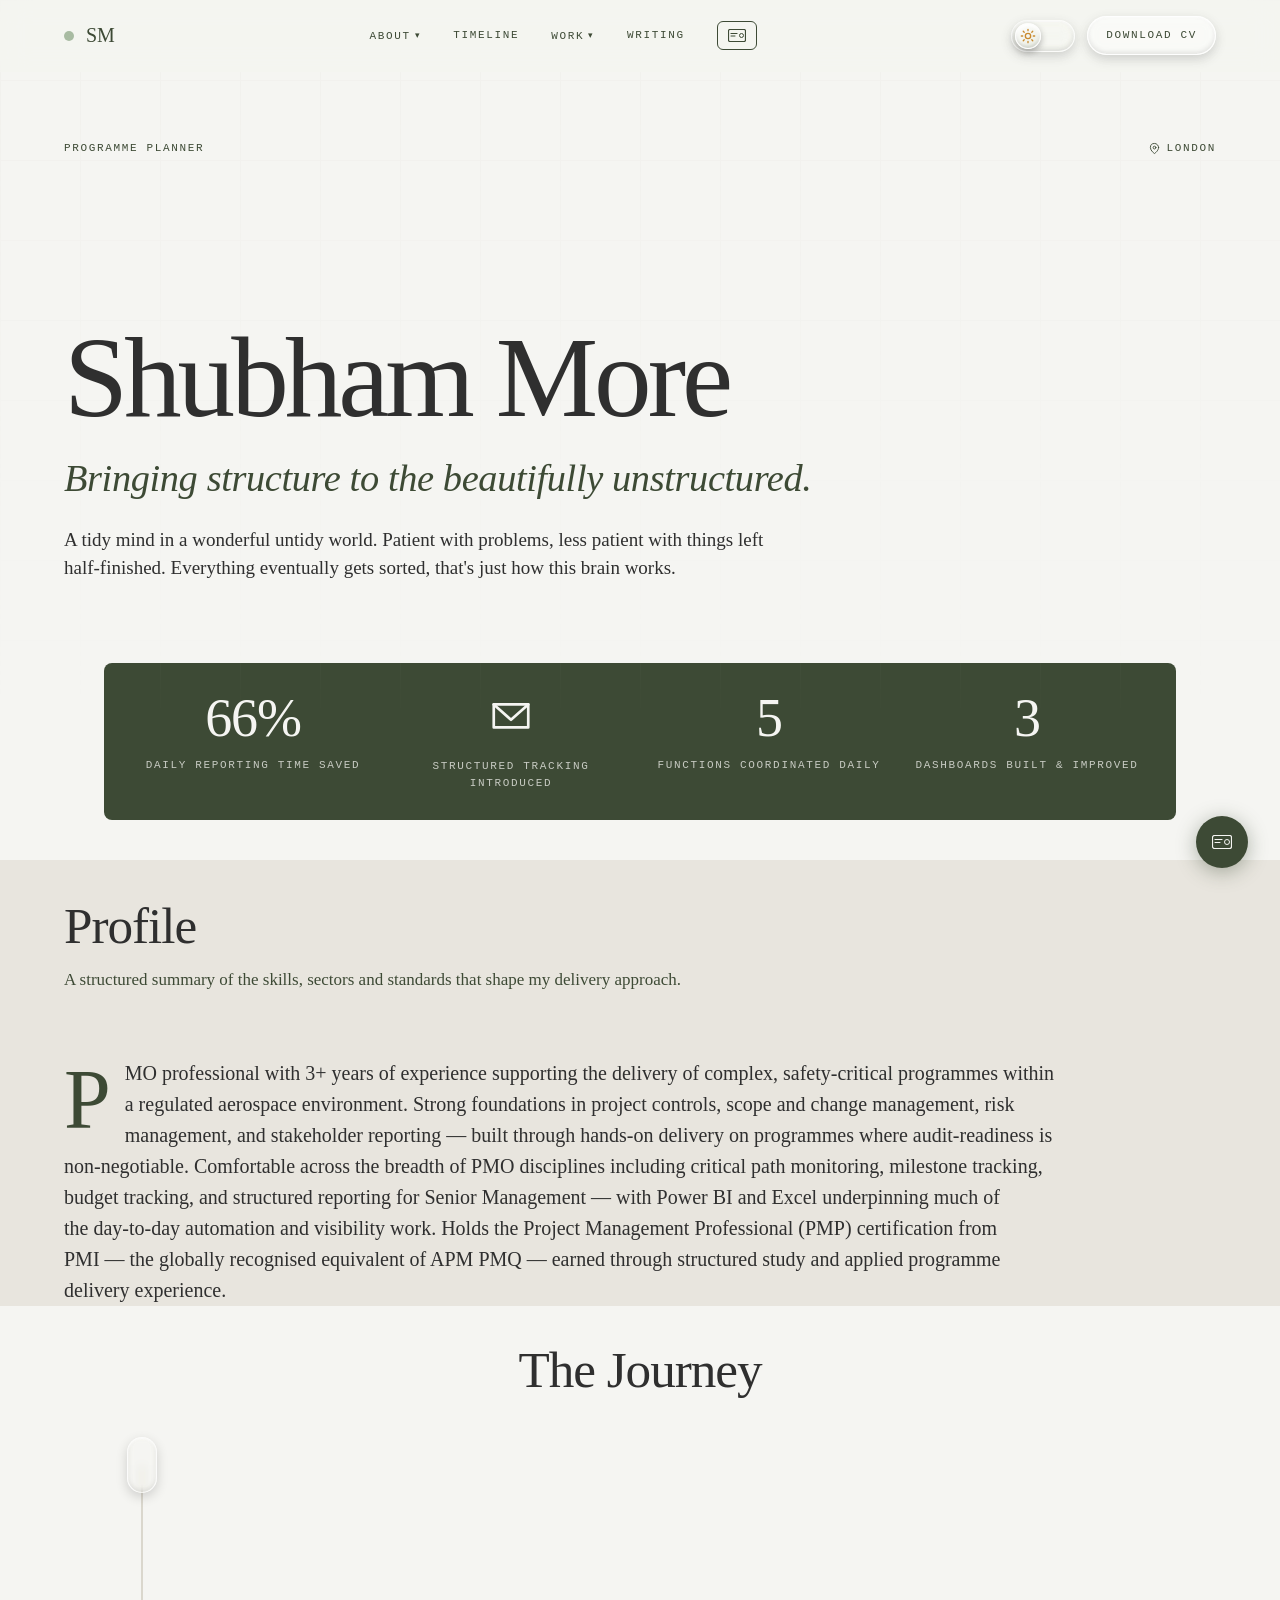
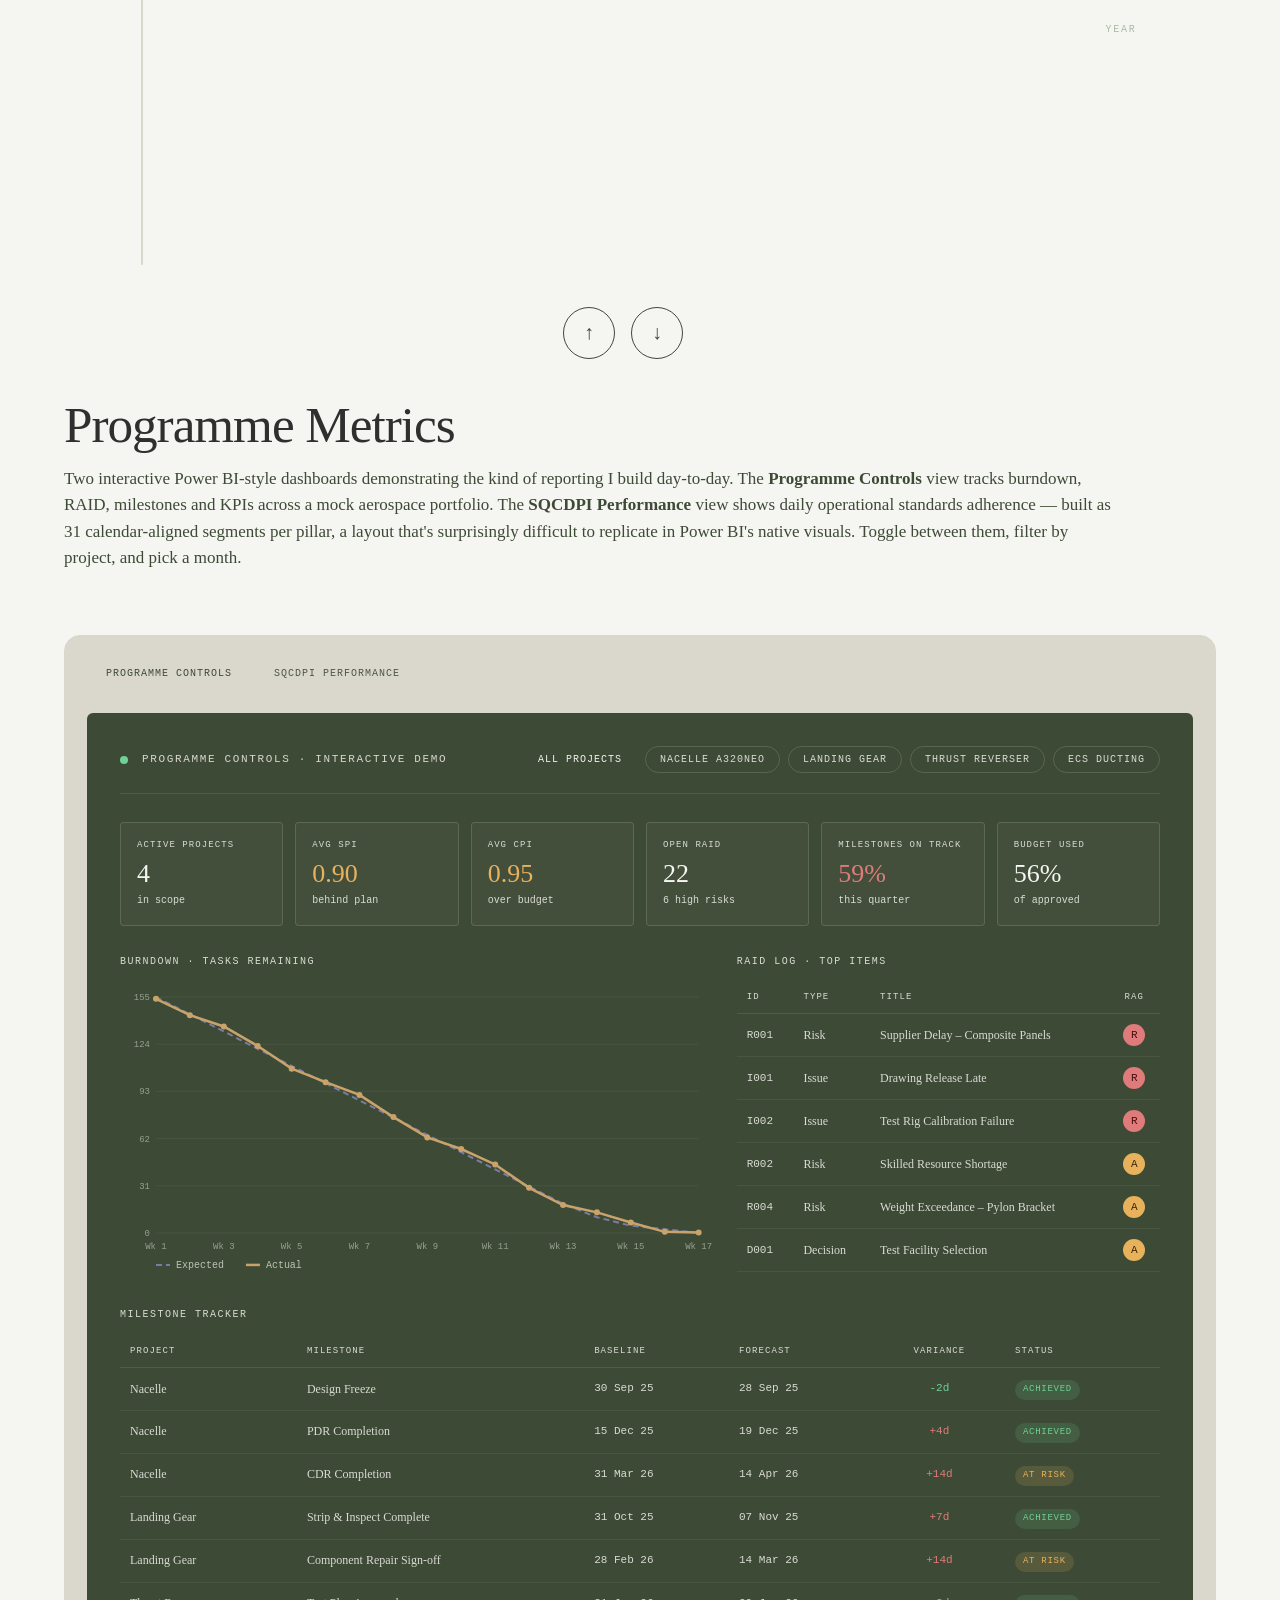
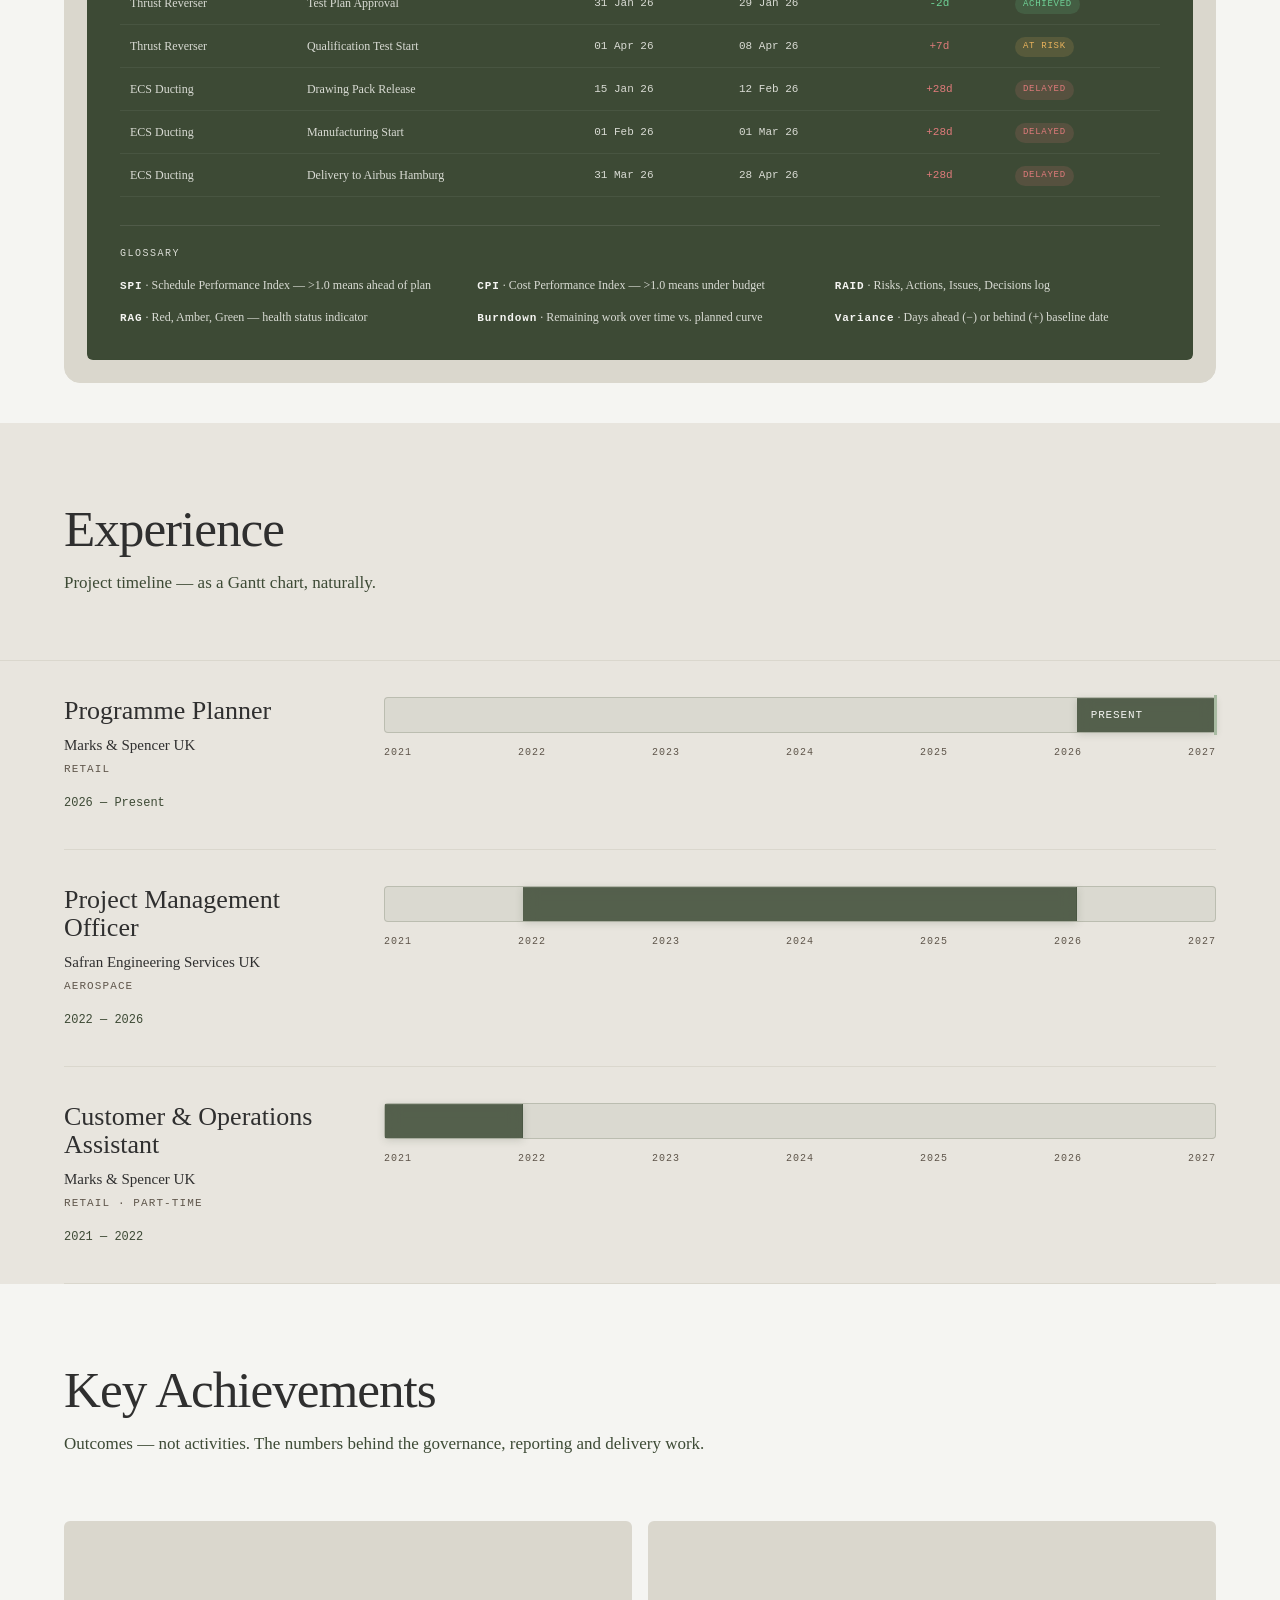
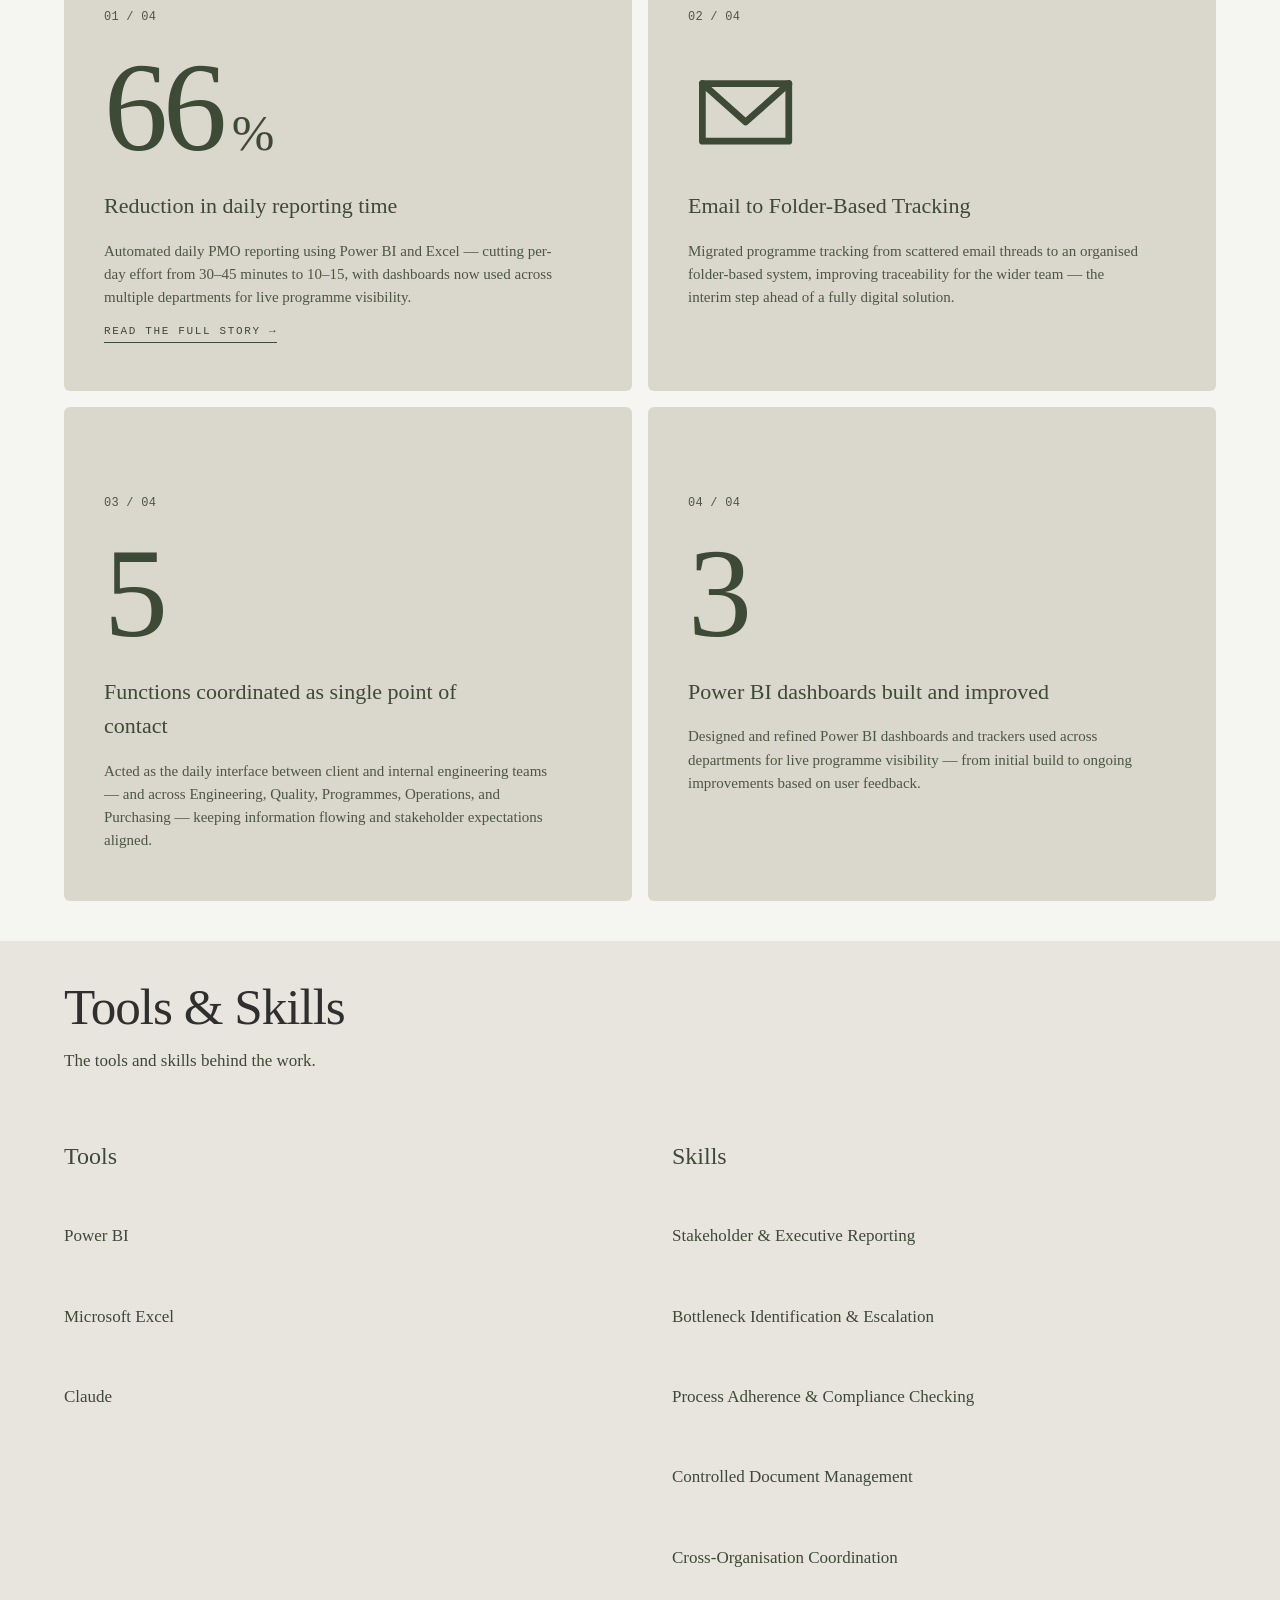
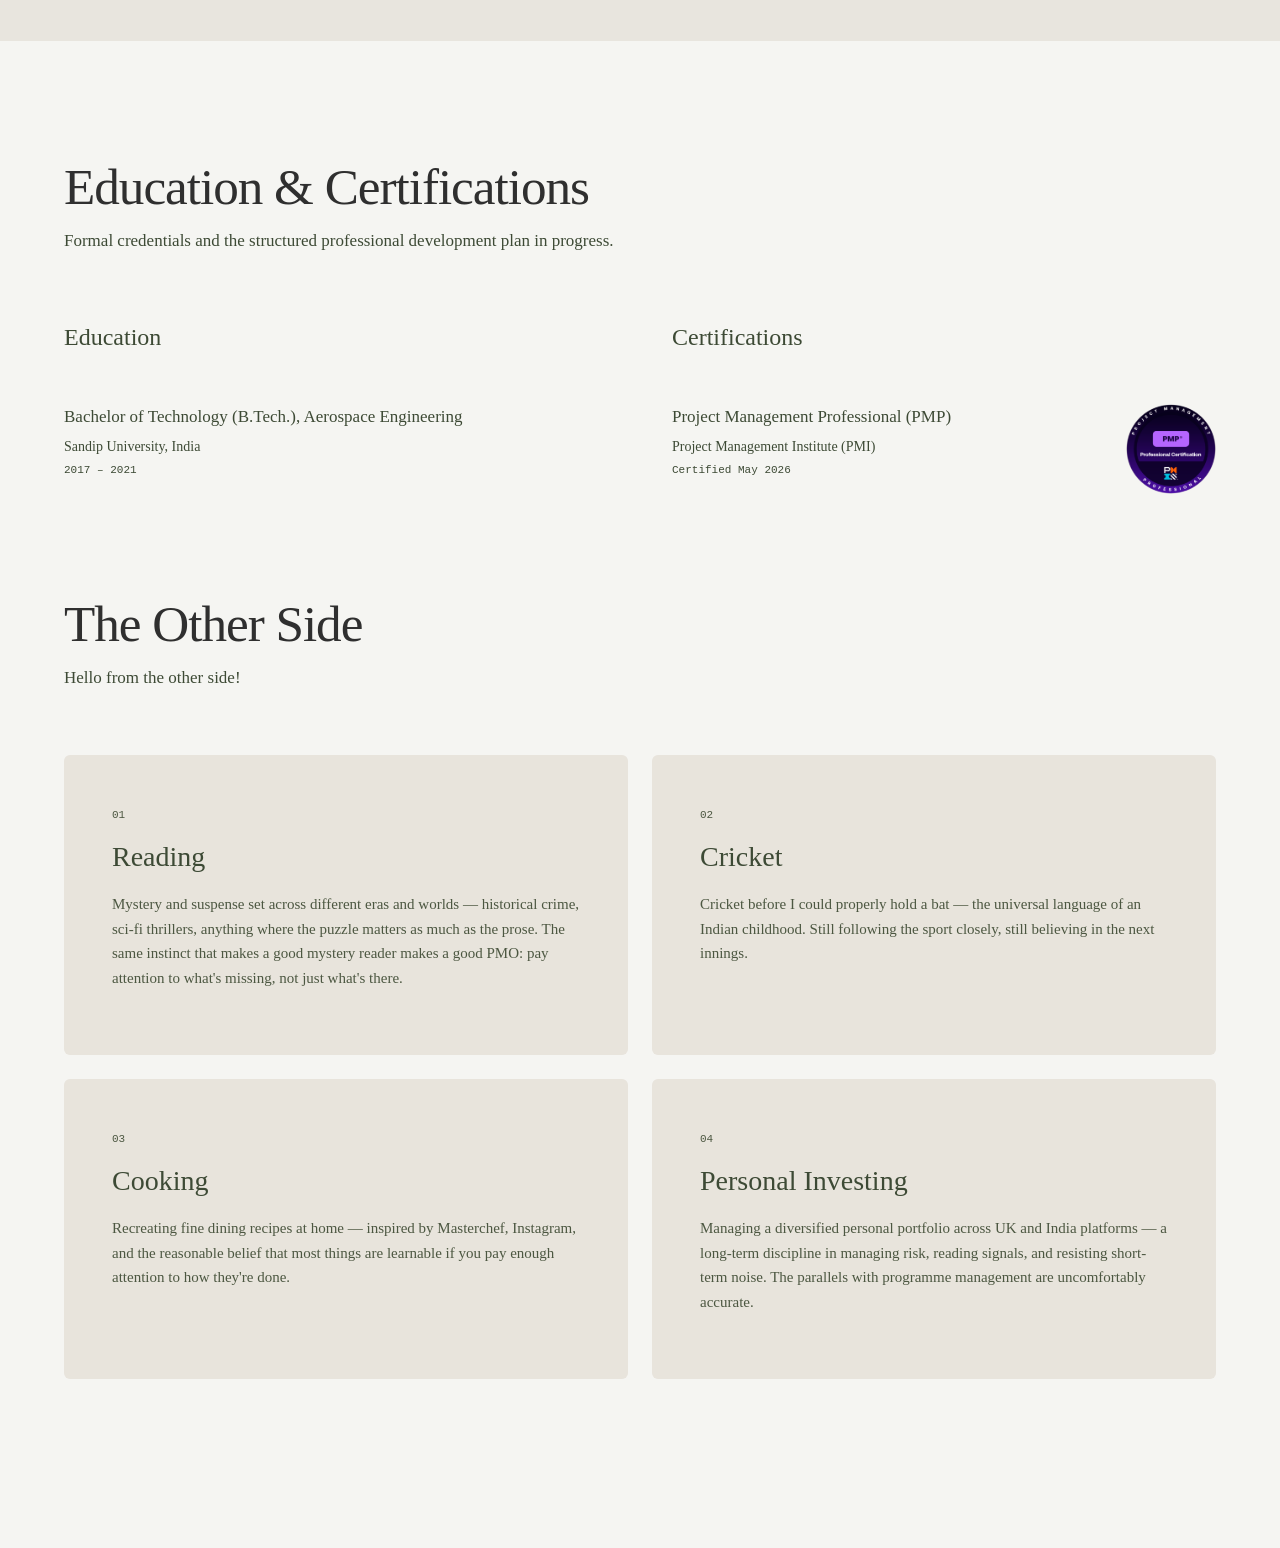
==== commit e7423021: "A11y: raise text contrast to WCAG AA across muted labels Fix every color-contrast failure Lighthouse" ====
--- a/index.html
+++ b/index.html
@@ -148,7 +148,7 @@
   <button class="dash-switch-btn active" data-view="permits">Programme Controls</button>
   <button class="dash-switch-btn" data-view="sqcdpi">SQCDPI Performance</button>
 </div>
-<div class="dash-panel reveal in in-view" id="permitsPanel"><div class="dash-bar"><div class="dash-bar-left"><span class="live-dot"></span><span>Programme Controls · interactive demo</span></div><div class="dash-tabs" id="proj-tabs"><button class="dash-tab active" data-proj="all">All Projects</button><button class="dash-tab" data-proj="Nacelle">Nacelle A320neo</button><button class="dash-tab" data-proj="Landing Gear">Landing Gear</button><button class="dash-tab" data-proj="Thrust Reverser">Thrust Reverser</button><button class="dash-tab" data-proj="ECS Ducting">ECS Ducting</button></div></div><div id="dash-kpis" style="display:grid;grid-template-columns:repeat(6,1fr);gap:12px;margin-bottom:28px;"></div><div style="display:grid;grid-template-columns:1.4fr 1fr;gap:24px;margin-bottom:24px;" class="dash-grid-responsive"><div><p style="font-family:var(--f-mono);font-size:10px;letter-spacing:0.15em;text-transform:uppercase;color:rgba(244,245,240,0.5);margin-bottom:14px;">Burndown · Tasks Remaining</p><div id="burnChartWrap" style="position:relative;width:100%;height:280px;"></div></div><div><p style="font-family:var(--f-mono);font-size:10px;letter-spacing:0.15em;text-transform:uppercase;color:rgba(244,245,240,0.5);margin-bottom:14px;">RAID Log · Top Items</p><table style="width:100%;border-collapse:collapse;font-size:12px;"><thead id="raid-head"></thead><tbody id="raid-body"></tbody></table></div></div><div><p style="font-family:var(--f-mono);font-size:10px;letter-spacing:0.15em;text-transform:uppercase;color:rgba(244,245,240,0.5);margin-bottom:14px;">Milestone Tracker</p><table style="width:100%;border-collapse:collapse;font-size:12px;"><thead id="ms-head"></thead><tbody id="ms-body"></tbody></table></div><div style="margin-top:28px;padding-top:20px;border-top:1px solid rgba(244,245,240,0.1);"><p style="font-family:var(--f-mono);font-size:10px;letter-spacing:0.15em;text-transform:uppercase;color:rgba(244,245,240,0.5);margin-bottom:14px;">Glossary</p><div style="display:grid;grid-template-columns:repeat(auto-fit,minmax(260px,1fr));gap:14px 32px;font-size:12px;color:rgba(244,245,240,0.7);line-height:1.5;"><div><b style="color:var(--on-deep);font-family:var(--f-mono);font-size:11px;letter-spacing:0.08em;">SPI</b> · Schedule Performance Index — &gt;1.0 means ahead of plan</div><div><b style="color:var(--on-deep);font-family:var(--f-mono);font-size:11px;letter-spacing:0.08em;">CPI</b> · Cost Performance Index — &gt;1.0 means under budget</div><div><b style="color:var(--on-deep);font-family:var(--f-mono);font-size:11px;letter-spacing:0.08em;">RAID</b> · Risks, Actions, Issues, Decisions log</div><div><b style="color:var(--on-deep);font-family:var(--f-mono);font-size:11px;letter-spacing:0.08em;">RAG</b> · Red, Amber, Green — health status indicator</div><div><b style="color:var(--on-deep);font-family:var(--f-mono);font-size:11px;letter-spacing:0.08em;">Burndown</b> · Remaining work over time vs. planned curve</div><div><b style="color:var(--on-deep);font-family:var(--f-mono);font-size:11px;letter-spacing:0.08em;">Variance</b> · Days ahead (−) or behind (+) baseline date</div></div></div></div>
+<div class="dash-panel reveal in in-view" id="permitsPanel"><div class="dash-bar"><div class="dash-bar-left"><span class="live-dot"></span><span>Programme Controls · interactive demo</span></div><div class="dash-tabs" id="proj-tabs"><button class="dash-tab active" data-proj="all">All Projects</button><button class="dash-tab" data-proj="Nacelle">Nacelle A320neo</button><button class="dash-tab" data-proj="Landing Gear">Landing Gear</button><button class="dash-tab" data-proj="Thrust Reverser">Thrust Reverser</button><button class="dash-tab" data-proj="ECS Ducting">ECS Ducting</button></div></div><div id="dash-kpis" style="display:grid;grid-template-columns:repeat(6,1fr);gap:12px;margin-bottom:28px;"></div><div style="display:grid;grid-template-columns:1.4fr 1fr;gap:24px;margin-bottom:24px;" class="dash-grid-responsive"><div><p style="font-family:var(--f-mono);font-size:10px;letter-spacing:0.15em;text-transform:uppercase;color:rgba(244,245,240,0.85);margin-bottom:14px;">Burndown · Tasks Remaining</p><div id="burnChartWrap" style="position:relative;width:100%;height:280px;"></div></div><div><p style="font-family:var(--f-mono);font-size:10px;letter-spacing:0.15em;text-transform:uppercase;color:rgba(244,245,240,0.85);margin-bottom:14px;">RAID Log · Top Items</p><table style="width:100%;border-collapse:collapse;font-size:12px;"><thead id="raid-head"></thead><tbody id="raid-body"></tbody></table></div></div><div><p style="font-family:var(--f-mono);font-size:10px;letter-spacing:0.15em;text-transform:uppercase;color:rgba(244,245,240,0.85);margin-bottom:14px;">Milestone Tracker</p><table style="width:100%;border-collapse:collapse;font-size:12px;"><thead id="ms-head"></thead><tbody id="ms-body"></tbody></table></div><div style="margin-top:28px;padding-top:20px;border-top:1px solid rgba(244,245,240,0.1);"><p style="font-family:var(--f-mono);font-size:10px;letter-spacing:0.15em;text-transform:uppercase;color:rgba(244,245,240,0.85);margin-bottom:14px;">Glossary</p><div style="display:grid;grid-template-columns:repeat(auto-fit,minmax(260px,1fr));gap:14px 32px;font-size:12px;color:rgba(244,245,240,0.85);line-height:1.5;"><div><b style="color:var(--on-deep);font-family:var(--f-mono);font-size:11px;letter-spacing:0.08em;">SPI</b> · Schedule Performance Index — &gt;1.0 means ahead of plan</div><div><b style="color:var(--on-deep);font-family:var(--f-mono);font-size:11px;letter-spacing:0.08em;">CPI</b> · Cost Performance Index — &gt;1.0 means under budget</div><div><b style="color:var(--on-deep);font-family:var(--f-mono);font-size:11px;letter-spacing:0.08em;">RAID</b> · Risks, Actions, Issues, Decisions log</div><div><b style="color:var(--on-deep);font-family:var(--f-mono);font-size:11px;letter-spacing:0.08em;">RAG</b> · Red, Amber, Green — health status indicator</div><div><b style="color:var(--on-deep);font-family:var(--f-mono);font-size:11px;letter-spacing:0.08em;">Burndown</b> · Remaining work over time vs. planned curve</div><div><b style="color:var(--on-deep);font-family:var(--f-mono);font-size:11px;letter-spacing:0.08em;">Variance</b> · Days ahead (−) or behind (+) baseline date</div></div></div></div>
 <div class="dash-panel reveal in in-view" id="sqcdpiPanel" style="display:none;">
   <div class="dash-bar">
     <div class="dash-bar-left">
@@ -167,8 +167,8 @@
   <div id="sqcdpi-actions-wrap"></div>
 </div>
   <div style="margin-top:28px;padding-top:20px;border-top:1px solid rgba(244,245,240,0.1);">
-    <p style="font-family:var(--f-mono);font-size:10px;letter-spacing:0.15em;text-transform:uppercase;color:rgba(244,245,240,0.5);margin-bottom:14px;">Glossary</p>
-    <div style="display:grid;grid-template-columns:repeat(auto-fit,minmax(260px,1fr));gap:14px 32px;font-size:12px;color:rgba(244,245,240,0.7);line-height:1.5;">
+    <p style="font-family:var(--f-mono);font-size:10px;letter-spacing:0.15em;text-transform:uppercase;color:rgba(244,245,240,0.85);margin-bottom:14px;">Glossary</p>
+    <div style="display:grid;grid-template-columns:repeat(auto-fit,minmax(260px,1fr));gap:14px 32px;font-size:12px;color:rgba(244,245,240,0.85);line-height:1.5;">
       <div><b style="color:var(--on-deep);font-family:var(--f-mono);font-size:11px;letter-spacing:0.08em;">SQCDPI</b> · Safety, Quality, Cost, Delivery, People, Innovation — daily operational standards framework</div>
       <div><b style="color:var(--on-deep);font-family:var(--f-mono);font-size:11px;letter-spacing:0.08em;">OK</b> · Daily standard met — green segment</div>
       <div><b style="color:var(--on-deep);font-family:var(--f-mono);font-size:11px;letter-spacing:0.08em;">Not OK</b> · Standard missed — red segment, triggers root-cause and actions</div>
@@ -179,7 +179,7 @@
 </div>
 </div></section>
 <section id="experience" class="section-alt" style="padding-top: 80px; margin-top: 40px;" data-screen-label="03 Experience"><div class="container"><div class="section-head reveal in in-view"><div class="idx">04 / 08</div><div><div class="eyebrow">Experience</div><h2>Experience</h2><p class="lead">Project timeline — as a Gantt chart, naturally.</p></div></div></div><div class="container gantt"><div class="gantt-row reveal in in-view"><div class="gantt-meta"><h3 class="role">Programme Planner</h3><div class="co">Marks &amp; Spencer UK</div><div class="sector">Retail</div><div class="dates">2026 — Present</div></div><div class="gantt-viz"><div class="gantt-timeline in in-view"><div class="bar current" style="left:83.333333%; width:16.666667%">Present</div></div><div class="gantt-axis"><span>2021</span><span>2022</span><span>2023</span><span>2024</span><span>2025</span><span>2026</span><span>2027</span></div></div></div><div class="gantt-row reveal in in-view"><div class="gantt-meta"><h3 class="role">Project Management Officer</h3><div class="co">Safran Engineering Services UK</div><div class="sector">Aerospace</div><div class="dates">2022 — 2026</div></div><div class="gantt-viz"><div class="gantt-timeline in in-view"><div class="bar" style="left:16.666667%; width:66.666667%"></div></div><div class="gantt-axis"><span>2021</span><span>2022</span><span>2023</span><span>2024</span><span>2025</span><span>2026</span><span>2027</span></div></div></div><div class="gantt-row reveal in in-view"><div class="gantt-meta"><h3 class="role">Customer &amp; Operations Assistant</h3><div class="co">Marks &amp; Spencer UK</div><div class="sector">Retail · Part-Time</div><div class="dates">2021 — 2022</div></div><div class="gantt-viz"><div class="gantt-timeline in in-view"><div class="bar" style="left:0%; width:16.666667%"></div></div><div class="gantt-axis"><span>2021</span><span>2022</span><span>2023</span><span>2024</span><span>2025</span><span>2026</span><span>2027</span></div></div></div></div></section>
-<section id="achievements" style="padding-top: 80px;" data-screen-label="04 Achievements"><div class="container"><div class="section-head reveal in in-view"><div class="idx">05 / 08</div><div><div class="eyebrow">Key Achievements</div><h2>Key Achievements</h2><p class="lead" style="max-width: 100%;">Outcomes — not activities. The numbers behind the governance, reporting and delivery work.</p></div></div></div><div class="container"><div class="ach-grid"><div class="ach-card reveal in in-view" ><div><div class="mono">01 / 04</div><div class="num-row" style="margin-top: 24px"><span class="num counted in in-view" data-target="66" data-suffix="">66</span><span class="suffix">%</span></div></div><div><h3 class="ach-headline">Reduction in daily reporting time</h3><p class="ach-detail">Automated daily PMO reporting using Power BI and Excel — cutting per-day effort from 30–45 minutes to 10–15, with dashboards now used across multiple departments for live programme visibility.</p><a href="article-see-it.html" style="font-family:var(--f-mono);font-size:11px;letter-spacing:0.15em;text-transform:uppercase;color:var(--ink);margin-top:14px;display:inline-flex;align-items:center;gap:6px;border-bottom:1px solid var(--ink);padding-bottom:2px;">Read the full story →</a></div></div><div class="ach-card reveal in in-view" ><div><div class="mono">02 / 04</div><div class="num-row" style="margin-top: 24px"><span class="morph-icon"><svg viewBox="0 0 24 24" fill="none" aria-hidden="true"><path class="morph-path" d="M3,7 L3,19 L21,19 L21,7 L12,7 L9,7 L4,7 Z"></path><path class="morph-flap" d="M3,7 L12,15 L21,7"></path></svg></span></div></div><div><h3 class="ach-headline">Email to Folder-Based Tracking</h3><p class="ach-detail">Migrated programme tracking from scattered email threads to an organised folder-based system, improving traceability for the wider team — the interim step ahead of a fully digital solution.</p></div></div><div class="ach-card reveal in in-view" ><div><div class="mono">03 / 04</div><div class="num-row" style="margin-top: 24px"><span class="num counted in in-view" data-target="5" data-suffix="">5</span></div></div><div><h3 class="ach-headline">Functions coordinated as single point of contact</h3><p class="ach-detail">Acted as the daily interface between client and internal engineering teams — and across Engineering, Quality, Programmes, Operations, and Purchasing — keeping information flowing and stakeholder expectations aligned.</p></div></div><div class="ach-card reveal in in-view" style="background:var(--paper-warm);"><div><div class="mono">04 / 04</div><div class="num-row" style="margin-top: 24px"><span class="num counted in in-view" data-target="3" data-suffix="">3</span></div></div><div><h3 class="ach-headline">Power BI dashboards built and improved</h3><p class="ach-detail">Designed and refined Power BI dashboards and trackers used across departments for live programme visibility — from initial build to ongoing improvements based on user feedback.</p></div></div></div></div></section>
+<section id="achievements" style="padding-top: 80px;" data-screen-label="04 Achievements"><div class="container"><div class="section-head reveal in in-view"><div class="idx">05 / 08</div><div><div class="eyebrow">Key Achievements</div><h2>Key Achievements</h2><p class="lead" style="max-width: 100%;">Outcomes — not activities. The numbers behind the governance, reporting and delivery work.</p></div></div></div><div class="container"><div class="ach-grid"><div class="ach-card reveal in in-view" ><div><div class="mono">01 / 04</div><div class="num-row" style="margin-top: 24px"><span class="num counted in in-view" data-target="66" data-suffix="">66</span><span class="suffix">%</span></div></div><div><h3 class="ach-headline">Reduction in daily reporting time</h3><p class="ach-detail">Automated daily PMO reporting using Power BI and Excel — cutting per-day effort from 30–45 minutes to 10–15, with dashboards now used across multiple departments for live programme visibility.</p><a href="article-see-it.html" style="font-family:var(--f-mono);font-size:11px;letter-spacing:0.15em;text-transform:uppercase;color:var(--brand);margin-top:14px;display:inline-flex;align-items:center;gap:6px;border-bottom:1px solid var(--brand);padding-bottom:2px;">Read the full story →</a></div></div><div class="ach-card reveal in in-view" ><div><div class="mono">02 / 04</div><div class="num-row" style="margin-top: 24px"><span class="morph-icon"><svg viewBox="0 0 24 24" fill="none" aria-hidden="true"><path class="morph-path" d="M3,7 L3,19 L21,19 L21,7 L12,7 L9,7 L4,7 Z"></path><path class="morph-flap" d="M3,7 L12,15 L21,7"></path></svg></span></div></div><div><h3 class="ach-headline">Email to Folder-Based Tracking</h3><p class="ach-detail">Migrated programme tracking from scattered email threads to an organised folder-based system, improving traceability for the wider team — the interim step ahead of a fully digital solution.</p></div></div><div class="ach-card reveal in in-view" ><div><div class="mono">03 / 04</div><div class="num-row" style="margin-top: 24px"><span class="num counted in in-view" data-target="5" data-suffix="">5</span></div></div><div><h3 class="ach-headline">Functions coordinated as single point of contact</h3><p class="ach-detail">Acted as the daily interface between client and internal engineering teams — and across Engineering, Quality, Programmes, Operations, and Purchasing — keeping information flowing and stakeholder expectations aligned.</p></div></div><div class="ach-card reveal in in-view" style="background:var(--paper-warm);"><div><div class="mono">04 / 04</div><div class="num-row" style="margin-top: 24px"><span class="num counted in in-view" data-target="3" data-suffix="">3</span></div></div><div><h3 class="ach-headline">Power BI dashboards built and improved</h3><p class="ach-detail">Designed and refined Power BI dashboards and trackers used across departments for live programme visibility — from initial build to ongoing improvements based on user feedback.</p></div></div></div></div></section>
 <section id="skills" class="section-alt" style="padding-top: 40px; margin-top: 40px; padding-bottom: 40px; margin-bottom: 40px;" data-screen-label="05 Skills"><div class="container"><div class="section-head reveal in in-view"><div class="idx">06 / 08</div><div><div class="eyebrow">Tools &amp; Skills</div><h2>Tools &amp; Skills</h2><p class="lead">The tools and skills behind the work.</p></div></div></div><div class="container edu-grid"><div class="edu-col reveal in in-view"><h3>Tools</h3><div class="edu-item"><div><div class="title">Power BI</div></div></div><div class="edu-item"><div><div class="title">Microsoft Excel</div></div></div><div class="edu-item"><div><div class="title">Claude</div></div></div></div><div class="edu-col reveal in in-view"><h3>Skills</h3><div class="edu-item"><div><div class="title">Stakeholder &amp; Executive Reporting</div></div></div><div class="edu-item"><div><div class="title">Bottleneck Identification &amp; Escalation</div></div></div><div class="edu-item"><div><div class="title">Process Adherence &amp; Compliance Checking</div></div></div><div class="edu-item"><div><div class="title">Controlled Document Management</div></div></div><div class="edu-item"><div><div class="title">Cross-Organisation Coordination</div></div></div></div></div></section>
 <section id="education" style="padding-top: 80px;" data-screen-label="06 Education"><div class="container"><div class="section-head reveal in in-view"><div class="idx">07 / 08</div><div><div class="eyebrow">Education &amp; Certifications</div><h2>Education &amp; Certifications</h2><p class="lead">Formal credentials and the structured professional development plan in progress.</p></div></div></div><div class="container edu-grid"><div class="edu-col reveal in in-view"><h3>Education</h3><div class="edu-item"><div><div class="title">Bachelor of Technology (B.Tech.), Aerospace Engineering</div><div class="issuer">Sandip University, India</div><div class="dtl">2017 – 2021</div></div></div></div><div class="edu-col reveal in in-view"><h3>Certifications</h3><div class="edu-item"><div><div class="title">Project Management Professional (PMP)</div><div class="issuer">Project Management Institute (PMI)</div><div class="dtl">Certified May 2026</div></div><a href="https://www.credly.com/badges/8ac6c21e-2fab-4c3b-8289-e164701af70c/public_url" target="_blank" rel="noopener" title="Verify on Credly" aria-label="Verify PMP badge on Credly"><img src="pmp-badge.png" alt="PMP Certified — PMI" style="width:90px;height:90px;border-radius:50%;object-fit:cover;display:block;cursor:pointer;"></a></div></div></div></div></section>
 <section id="interests" style="padding-top: 80px; padding-bottom: 80px; background: var(--paper);" data-screen-label="The Other Side"><div class="container"><div class="section-head reveal in in-view"><div class="idx">08 / 08</div><div><div class="eyebrow">The Other Side</div><h2>The Other Side</h2><p class="lead">Hello from the other side!</p></div></div></div><div class="container"><div class="int-list"><div class="int-item"><div class="int-idx">01</div><div><div class="int-label">Reading</div><div class="int-detail">Mystery and suspense set across different eras and worlds — historical crime, sci-fi thrillers, anything where the puzzle matters as much as the prose. The same instinct that makes a good mystery reader makes a good PMO: pay attention to what's missing, not just what's there.</div></div></div><div class="int-item"><div class="int-idx">02</div><div><div class="int-label">Cricket</div><div class="int-detail">Cricket before I could properly hold a bat — the universal language of an Indian childhood. Still following the sport closely, still believing in the next innings.</div></div></div><div class="int-item"><div class="int-idx">03</div><div><div class="int-label">Cooking</div><div class="int-detail">Recreating fine dining recipes at home — inspired by Masterchef, Instagram, and the reasonable belief that most things are learnable if you pay enough attention to how they're done.</div></div></div><div class="int-item"><div class="int-idx">04</div><div><div class="int-label">Personal Investing</div><div class="int-detail">Managing a diversified personal portfolio across UK and India platforms — a long-term discipline in managing risk, reading signals, and resisting short-term noise. The parallels with programme management are uncomfortably accurate.</div></div></div></div></div></section>
--- a/css/variables.css
+++ b/css/variables.css
@@ -10,7 +10,7 @@
   --paper-warm: #DAD7CD;     /* Stone — card / tile surfaces */
   --surface: #F5F5F2;
   --text: #2F2F2F;           /* Graphite body text */
-  --text-dim: #B7A99A;       /* Taupe */
+  --text-dim: #5F564B;       /* Taupe (darkened to meet WCAG AA on light backgrounds) */
   --line: #DAD7CD;           /* Stone borders */
   --line-soft: #E8E6E1;
   --accent: #A8BBA2;         /* Sage */
@@ -22,7 +22,7 @@
   --surface-deep: #3D4A35;   /* Dark Olive — dashboard panels, timeline cards, KPI band */
   --surface-deep-hi: #4A5A3F;/* lifted olive — active timeline card */
   --brand: #3D4A35;          /* Dark Olive used as TEXT / borders (nav links, labels, idx) */
-  --muted-olive: #6B7B5E;    /* soft olive detail text */
+  --muted-olive: #4C5741;    /* soft olive detail text (darkened to meet WCAG AA) */
   --on-deep: #F5F5F2;        /* light text that sits ON dark-olive surfaces (constant) */
   --label-on-deep: #DAD7CD;  /* muted stone label on dark-olive surfaces */
   --nav-bg: rgba(244,245,240,0.78);   /* frosted nav bar background */
--- a/css/base.css
+++ b/css/base.css
@@ -6,7 +6,7 @@
 a { color: inherit; text-decoration: none; }
 button { font-family: inherit; cursor: pointer; border: none; background: none; }
 
-.mono { font-family: var(--f-mono); font-size: 12px; letter-spacing: 0.02em; text-transform: uppercase; color: #A8BBA2; }
+.mono { font-family: var(--f-mono); font-size: 12px; letter-spacing: 0.02em; text-transform: uppercase; color: var(--muted-olive); }
 .eyebrow { font-family: var(--f-mono); font-size: 11px; letter-spacing: 0.18em; text-transform: uppercase; color: var(--brand); display: none; }
 .eyebrow::before { content: ""; width: 24px; height: 1px; background: var(--ink); display: inline-block; }
 
--- a/css/sections/dashboard.css
+++ b/css/sections/dashboard.css
@@ -17,14 +17,14 @@
 .live-dot { width: 8px; height: 8px; border-radius: 50%; background: #6FD196; box-shadow: 0 0 0 0 rgba(111,209,150,0.7); animation: livePulse 2s infinite; }
 @keyframes livePulse { 0% { box-shadow: 0 0 0 0 rgba(111,209,150,0.7); } 100% { box-shadow: 0 0 0 10px rgba(111,209,150,0); } }
 .dash-tabs { display: flex; gap: 8px; }
-.dash-tab { cursor: pointer; -webkit-tap-highlight-color: transparent; touch-action: manipulation; font-family: var(--f-mono); font-size: 10px; letter-spacing: 0.1em; text-transform: uppercase; padding: 7px 14px; border-radius: 999px; color: rgba(244,245,240,0.5); border: 1px solid rgba(244,245,240,0.15); transition: all .15s; }
+.dash-tab { cursor: pointer; -webkit-tap-highlight-color: transparent; touch-action: manipulation; font-family: var(--f-mono); font-size: 10px; letter-spacing: 0.1em; text-transform: uppercase; padding: 7px 14px; border-radius: 999px; color: rgba(244,245,240,0.85); border: 1px solid rgba(244,245,240,0.15); transition: all .15s; }
 .dash-tab:hover { color: var(--on-deep); }
 .dash-tab.active { color: #F5F5F2; background: transparent; border-color: transparent; }
 .dash-chart { display: grid; grid-template-columns: 1fr 240px; gap: 40px; }
 @media (max-width: 900px) { .dash-chart { grid-template-columns: 1fr; } }
 .chart-holder { position: relative; height: 340px; }
 .chart-legend { display: flex; flex-direction: column; gap: 18px; padding-left: 24px; border-left: 1px solid rgba(244,245,240,0.1); }
-.legend-item { font-family: var(--f-mono); font-size: 11px; letter-spacing: 0.1em; text-transform: uppercase; color: rgba(244,245,240,0.7); }
+.legend-item { font-family: var(--f-mono); font-size: 11px; letter-spacing: 0.1em; text-transform: uppercase; color: rgba(244,245,240,0.85); }
 .legend-item .swatch { display: inline-block; width: 14px; height: 2px; vertical-align: middle; margin-right: 10px; }
 .legend-item .value { display: block; font-family: var(--f-display); font-size: 32px; color: var(--on-deep); letter-spacing: -0.02em; margin-top: 4px; text-transform: none; }
 .legend-item .delta { display: inline-block; margin-left: 8px; font-family: var(--f-mono); font-size: 10px; color: #6FD196; }
--- a/css/sections/interests.css
+++ b/css/sections/interests.css
@@ -3,6 +3,6 @@
 @media (max-width: 600px) { .int-list { grid-template-columns: 1fr; } }
 .int-item { background: var(--interest-bg); border-radius: 6px; padding: 52px 48px; display: flex; flex-direction: column; transition: filter .2s; min-height: 300px; }
 .int-item:hover { filter: brightness(0.96); }
-.int-item .int-idx { font-family: var(--f-mono); font-size: 11px; color: #A8BBA2; margin-bottom: 16px; }
+.int-item .int-idx { font-family: var(--f-mono); font-size: 11px; color: var(--muted-olive); margin-bottom: 16px; }
 .int-item .int-label { font-family: var(--f-display); font-size: 28px; font-weight: 500; color: var(--brand); line-height: 1.2; margin-bottom: 18px; }
 .int-item .int-detail { font-size: 15px; color: var(--muted-olive); line-height: 1.65; }
--- a/css/sections/dashboard-sqcdpi.css
+++ b/css/sections/dashboard-sqcdpi.css
@@ -12,22 +12,22 @@
 .dash-panel .dash-switch-btn.active { color: #F5F5F2; background: rgba(245,245,242,0.15); border-color: rgba(245,245,242,0.4); }
 
 .sq-tile { background: rgba(244,245,240,0.04); border: 1px solid rgba(244,245,240,0.12); border-radius: 4px; padding: 20px 12px 16px; text-align: center; }
-.sq-tile .sq-label { font-family: var(--f-mono); font-size: 10px; letter-spacing: 0.12em; text-transform: uppercase; color: rgba(244,245,240,0.55); margin-bottom: 12px; }
+.sq-tile .sq-label { font-family: var(--f-mono); font-size: 10px; letter-spacing: 0.12em; text-transform: uppercase; color: rgba(244,245,240,0.85); margin-bottom: 12px; }
 .sq-tile svg { width: 100%; max-width: 140px; height: auto; aspect-ratio: 1; display: block; margin: 0 auto; }
 .sq-tile .sq-stats { margin-top: 12px; padding-top: 10px; border-top: 1px solid rgba(244,245,240,0.08); }
 .sq-tile .sq-count { font-family: var(--f-display); font-size: 22px; line-height: 1; color: var(--on-deep); }
-.sq-tile .sq-count .sq-of { color: rgba(244,245,240,0.4); font-size: 16px; margin: 0 3px; }
-.sq-tile .sq-pct-line { font-family: var(--f-mono); font-size: 9px; color: rgba(244,245,240,0.55); margin-top: 6px; letter-spacing: 0.06em; }
+.sq-tile .sq-count .sq-of { color: rgba(244,245,240,0.85); font-size: 16px; margin: 0 3px; }
+.sq-tile .sq-pct-line { font-family: var(--f-mono); font-size: 9px; color: rgba(244,245,240,0.85); margin-top: 6px; letter-spacing: 0.06em; }
 
 .sq-actions-section { margin-top: 28px; padding-top: 20px; border-top: 1px solid rgba(244,245,240,0.1); }
-.sq-actions-label { font-family: var(--f-mono); font-size: 10px; letter-spacing: 0.15em; text-transform: uppercase; color: rgba(244,245,240,0.5); margin-bottom: 14px; }
+.sq-actions-label { font-family: var(--f-mono); font-size: 10px; letter-spacing: 0.15em; text-transform: uppercase; color: rgba(244,245,240,0.85); margin-bottom: 14px; }
 .sq-actions-table { width: 100%; border-collapse: collapse; font-size: 12px; color: rgba(244,245,240,0.85); }
-.sq-actions-table thead th { font-family: var(--f-mono); font-size: 10px; letter-spacing: 0.1em; text-transform: uppercase; color: rgba(244,245,240,0.5); padding: 10px 8px; border-bottom: 1px solid rgba(244,245,240,0.15); font-weight: 400; text-align: left; }
+.sq-actions-table thead th { font-family: var(--f-mono); font-size: 10px; letter-spacing: 0.1em; text-transform: uppercase; color: rgba(244,245,240,0.85); padding: 10px 8px; border-bottom: 1px solid rgba(244,245,240,0.15); font-weight: 400; text-align: left; }
 .sq-actions-table tbody td { padding: 12px 8px; border-bottom: 1px solid rgba(244,245,240,0.06); vertical-align: top; line-height: 1.5; }
-.sq-actions-table tbody td:first-child { font-family: var(--f-mono); font-size: 11px; color: rgba(244,245,240,0.65); white-space: nowrap; }
+.sq-actions-table tbody td:first-child { font-family: var(--f-mono); font-size: 11px; color: rgba(244,245,240,0.85); white-space: nowrap; }
 .sq-pillar-tag { display: inline-block; font-family: var(--f-mono); font-size: 9px; letter-spacing: 0.1em; padding: 2px 8px; border-radius: 999px; background: rgba(244,245,240,0.08); color: rgba(244,245,240,0.8); margin-right: 4px; }
 .sq-status-pill { font-family: var(--f-mono); font-size: 9px; letter-spacing: 0.1em; text-transform: uppercase; padding: 3px 8px; border-radius: 999px; background: rgba(244,245,240,0.06); }
-.sq-actions-empty { font-family: var(--f-mono); font-size: 11px; color: rgba(244,245,240,0.4); letter-spacing: 0.08em; padding: 18px 0; text-align: center; font-style: italic; }
+.sq-actions-empty { font-family: var(--f-mono); font-size: 11px; color: rgba(244,245,240,0.85); letter-spacing: 0.08em; padding: 18px 0; text-align: center; font-style: italic; }
 
 @media (max-width: 900px) {
   #sqcdpi-grid { grid-template-columns: repeat(3, 1fr) !important; }
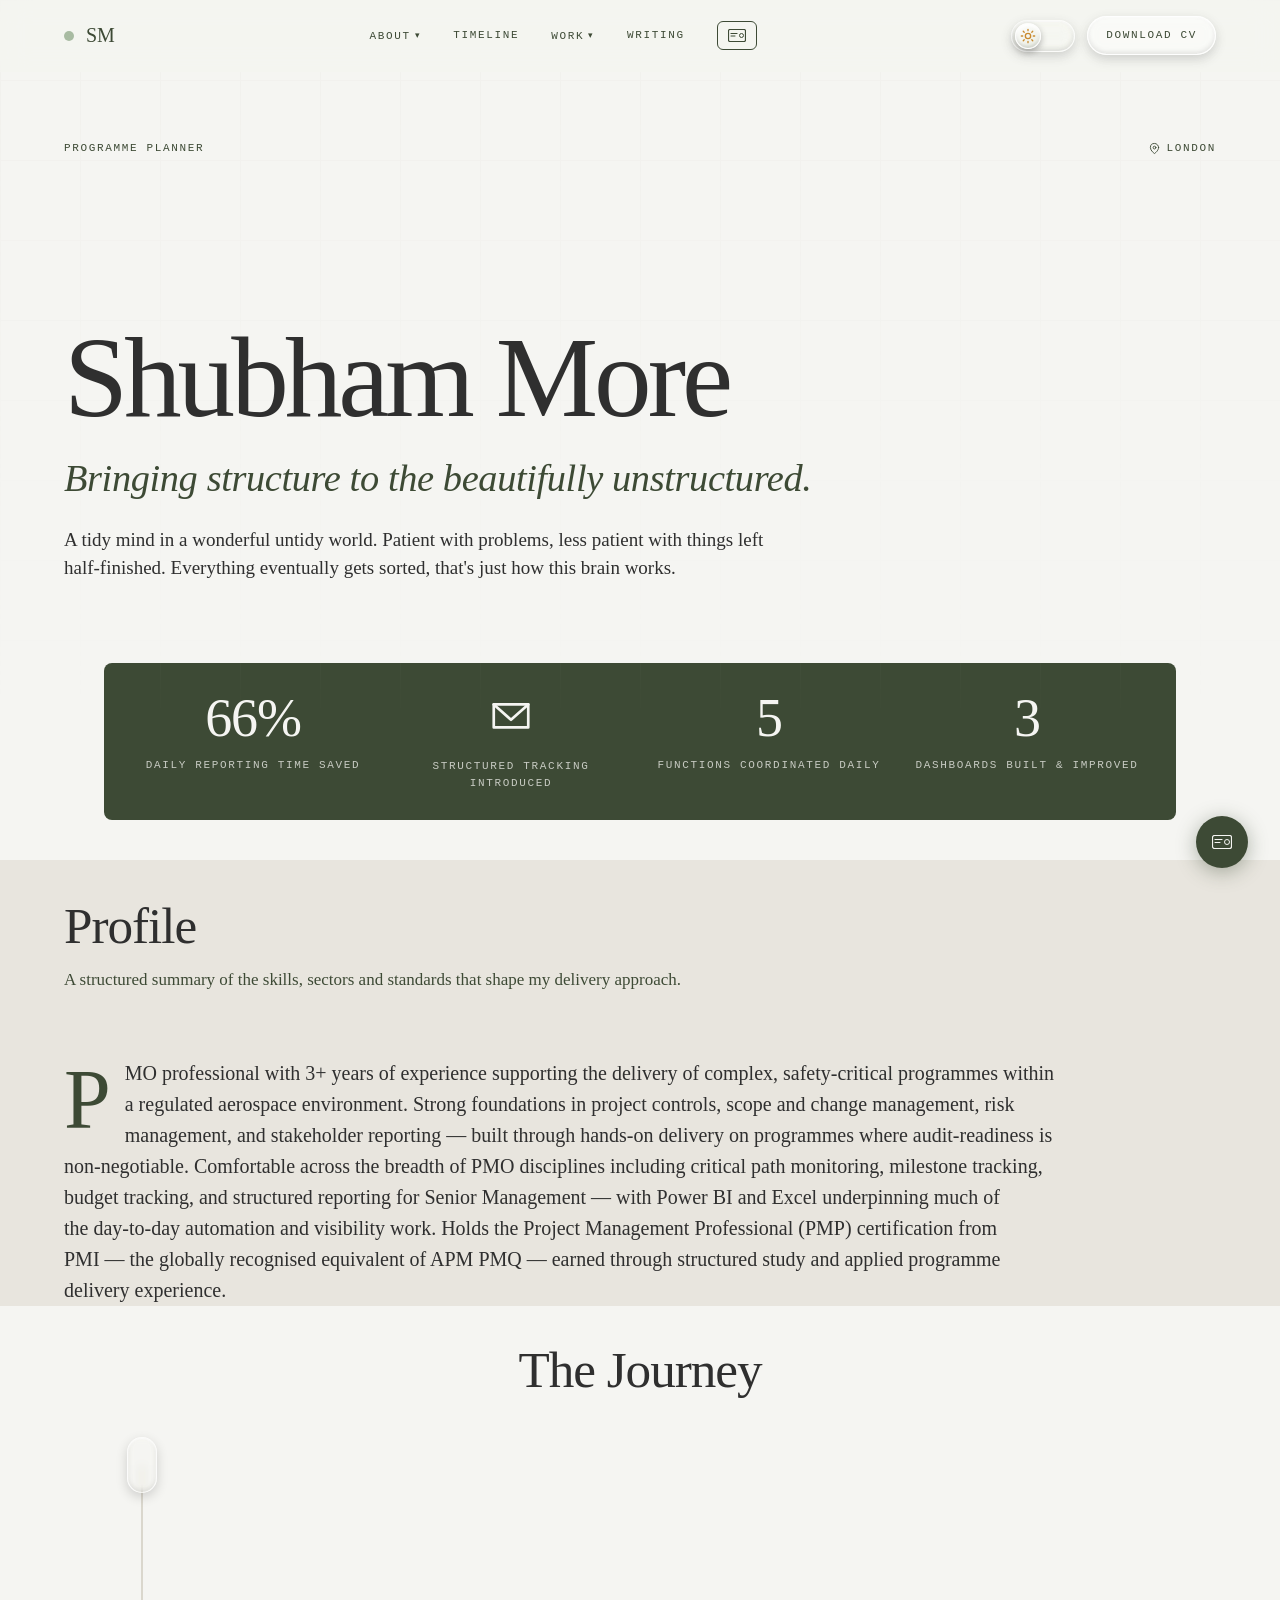
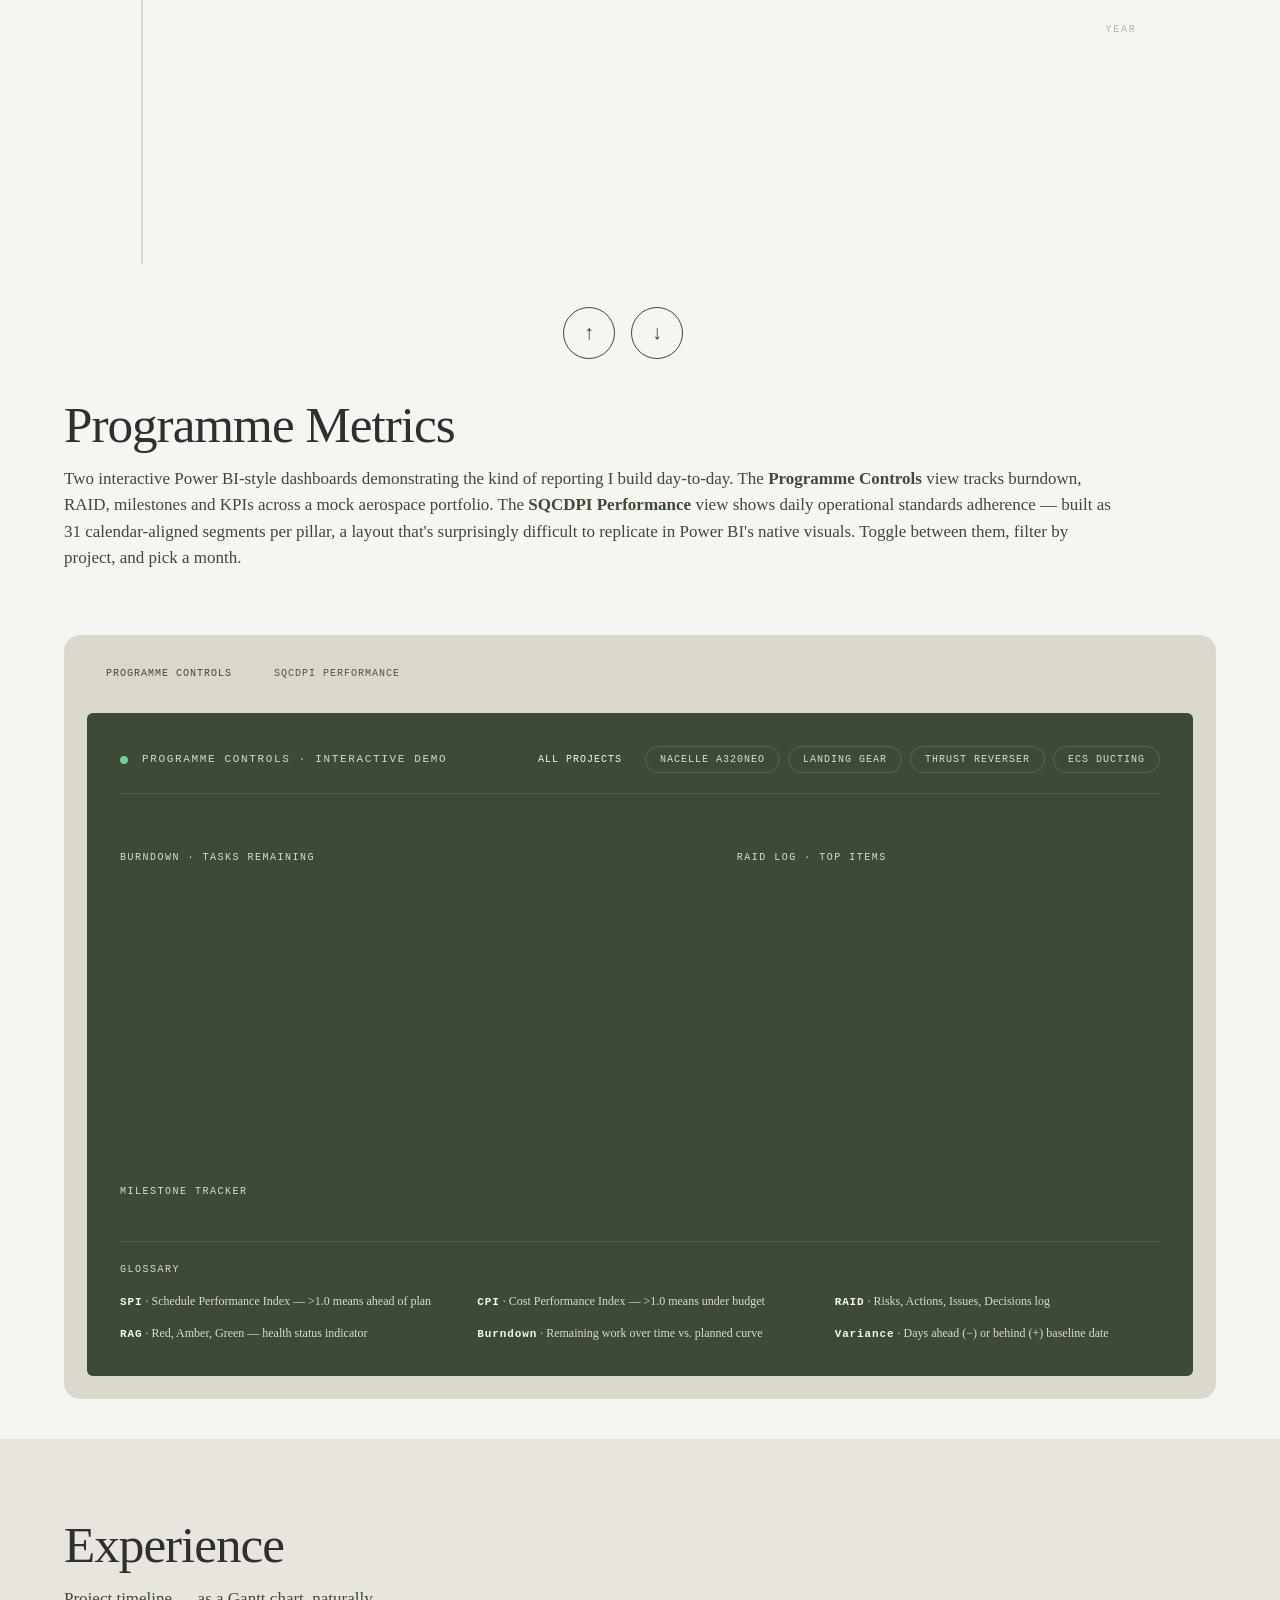
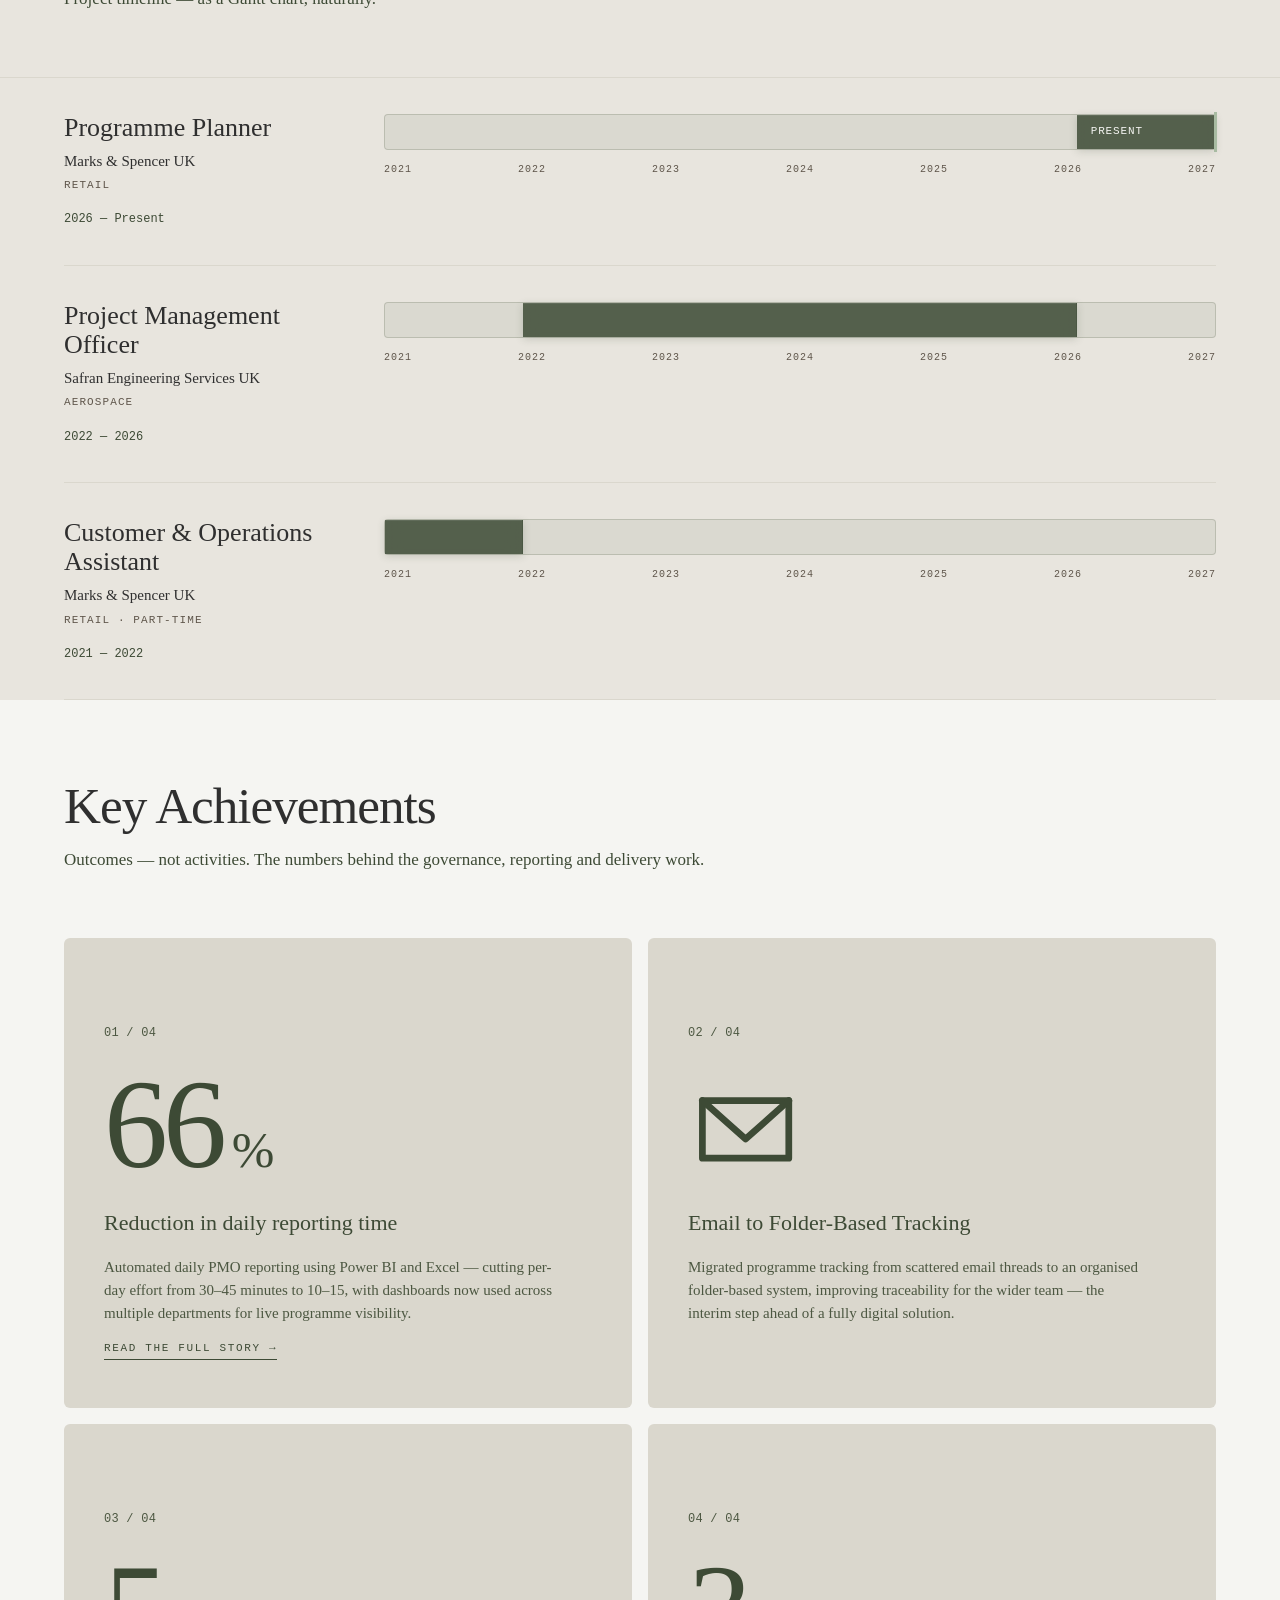
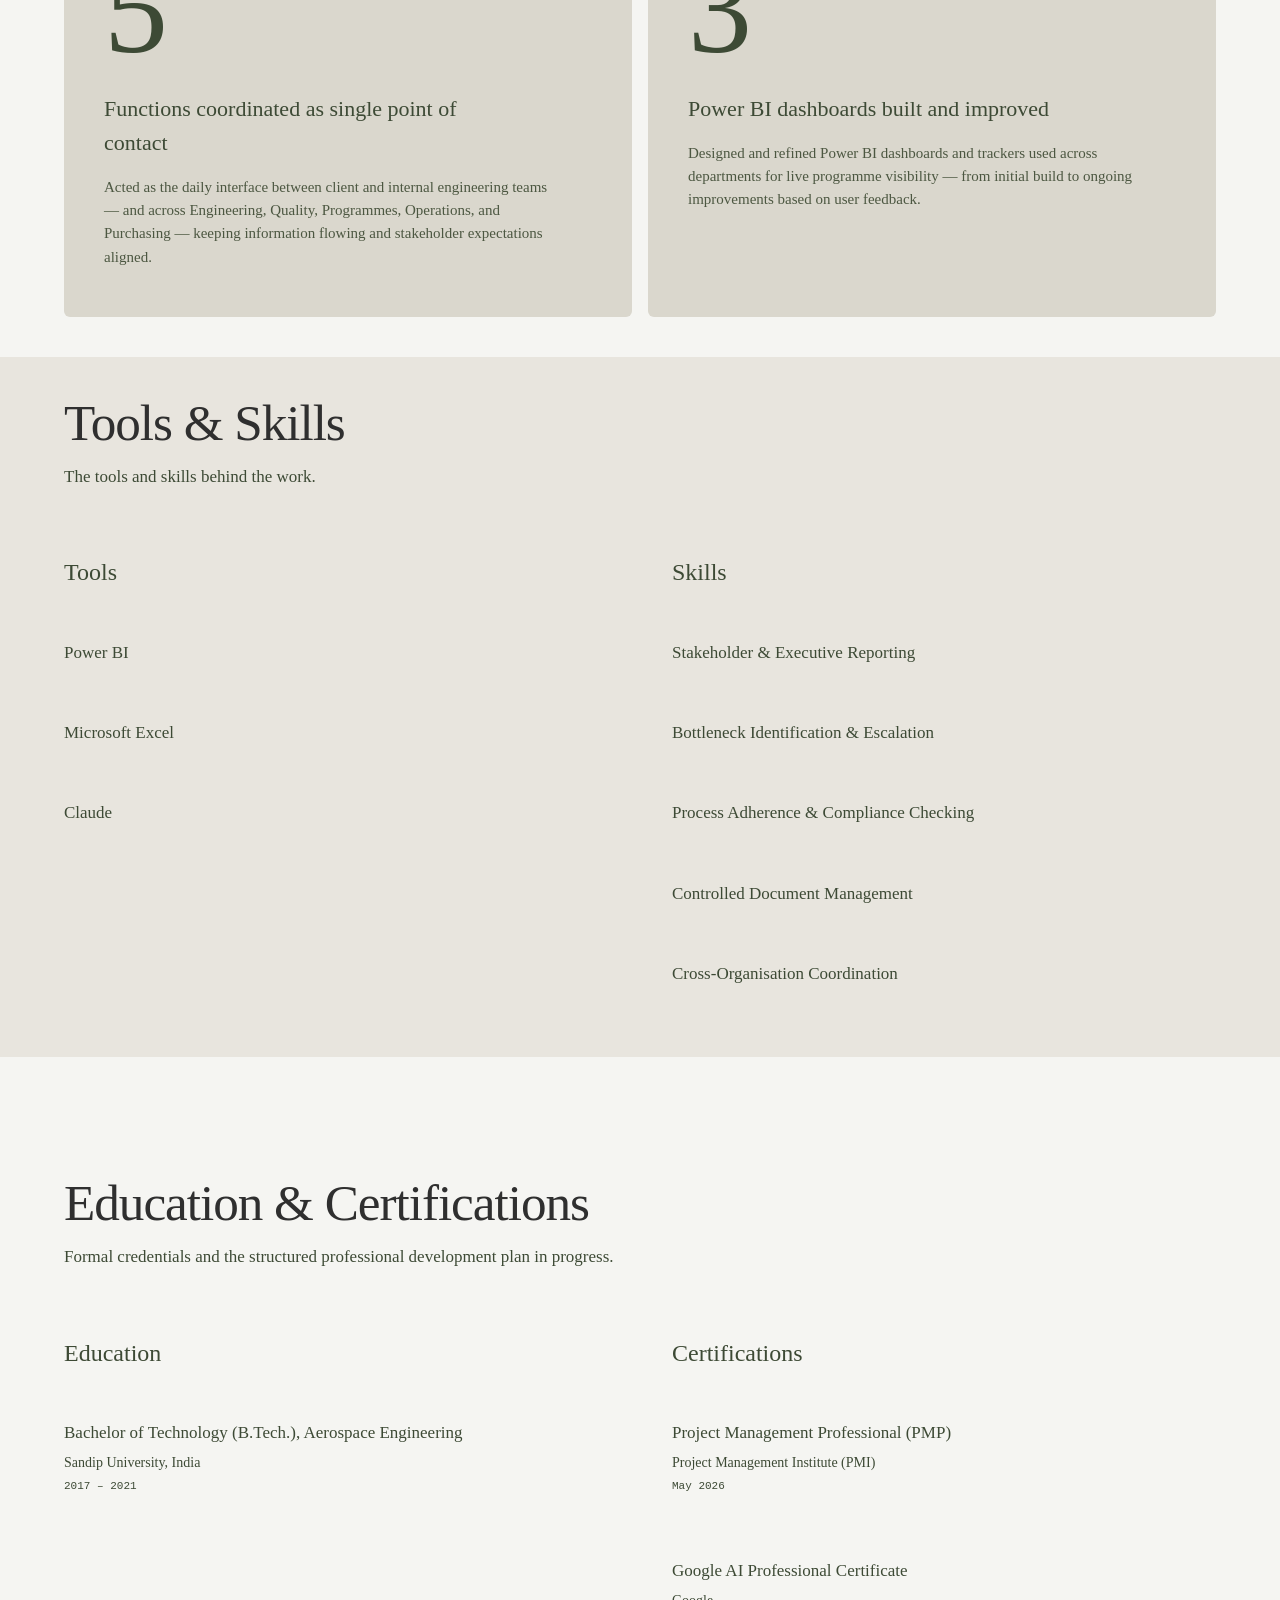
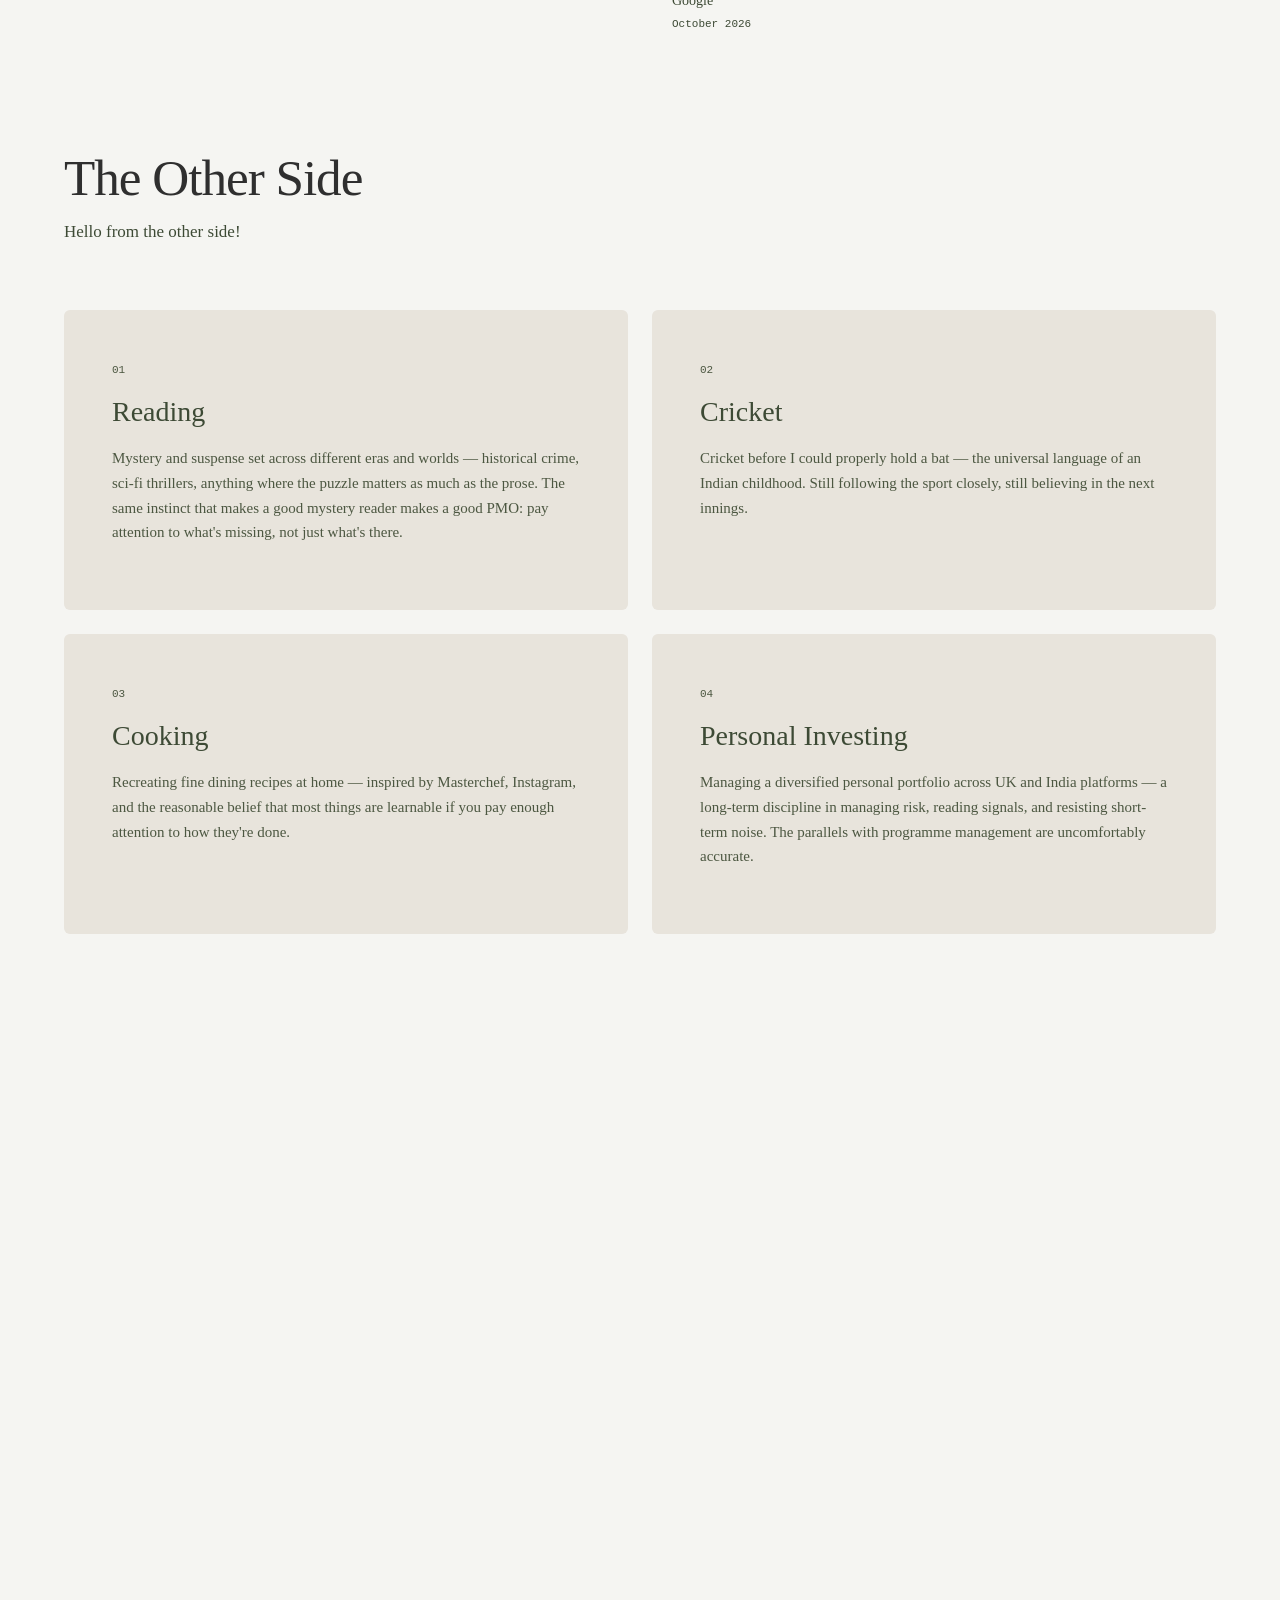
==== commit 74cc7808: "Certifications: add Google AI Professional Certificate Add the Google AI Professional Certificate (G" ====
--- a/index.html
+++ b/index.html
@@ -181,7 +181,7 @@
 <section id="experience" class="section-alt" style="padding-top: 80px; margin-top: 40px;" data-screen-label="03 Experience"><div class="container"><div class="section-head reveal in in-view"><div class="idx">04 / 08</div><div><div class="eyebrow">Experience</div><h2>Experience</h2><p class="lead">Project timeline — as a Gantt chart, naturally.</p></div></div></div><div class="container gantt"><div class="gantt-row reveal in in-view"><div class="gantt-meta"><h3 class="role">Programme Planner</h3><div class="co">Marks &amp; Spencer UK</div><div class="sector">Retail</div><div class="dates">2026 — Present</div></div><div class="gantt-viz"><div class="gantt-timeline in in-view"><div class="bar current" style="left:83.333333%; width:16.666667%">Present</div></div><div class="gantt-axis"><span>2021</span><span>2022</span><span>2023</span><span>2024</span><span>2025</span><span>2026</span><span>2027</span></div></div></div><div class="gantt-row reveal in in-view"><div class="gantt-meta"><h3 class="role">Project Management Officer</h3><div class="co">Safran Engineering Services UK</div><div class="sector">Aerospace</div><div class="dates">2022 — 2026</div></div><div class="gantt-viz"><div class="gantt-timeline in in-view"><div class="bar" style="left:16.666667%; width:66.666667%"></div></div><div class="gantt-axis"><span>2021</span><span>2022</span><span>2023</span><span>2024</span><span>2025</span><span>2026</span><span>2027</span></div></div></div><div class="gantt-row reveal in in-view"><div class="gantt-meta"><h3 class="role">Customer &amp; Operations Assistant</h3><div class="co">Marks &amp; Spencer UK</div><div class="sector">Retail · Part-Time</div><div class="dates">2021 — 2022</div></div><div class="gantt-viz"><div class="gantt-timeline in in-view"><div class="bar" style="left:0%; width:16.666667%"></div></div><div class="gantt-axis"><span>2021</span><span>2022</span><span>2023</span><span>2024</span><span>2025</span><span>2026</span><span>2027</span></div></div></div></div></section>
 <section id="achievements" style="padding-top: 80px;" data-screen-label="04 Achievements"><div class="container"><div class="section-head reveal in in-view"><div class="idx">05 / 08</div><div><div class="eyebrow">Key Achievements</div><h2>Key Achievements</h2><p class="lead" style="max-width: 100%;">Outcomes — not activities. The numbers behind the governance, reporting and delivery work.</p></div></div></div><div class="container"><div class="ach-grid"><div class="ach-card reveal in in-view" ><div><div class="mono">01 / 04</div><div class="num-row" style="margin-top: 24px"><span class="num counted in in-view" data-target="66" data-suffix="">66</span><span class="suffix">%</span></div></div><div><h3 class="ach-headline">Reduction in daily reporting time</h3><p class="ach-detail">Automated daily PMO reporting using Power BI and Excel — cutting per-day effort from 30–45 minutes to 10–15, with dashboards now used across multiple departments for live programme visibility.</p><a href="article-see-it.html" style="font-family:var(--f-mono);font-size:11px;letter-spacing:0.15em;text-transform:uppercase;color:var(--brand);margin-top:14px;display:inline-flex;align-items:center;gap:6px;border-bottom:1px solid var(--brand);padding-bottom:2px;">Read the full story →</a></div></div><div class="ach-card reveal in in-view" ><div><div class="mono">02 / 04</div><div class="num-row" style="margin-top: 24px"><span class="morph-icon"><svg viewBox="0 0 24 24" fill="none" aria-hidden="true"><path class="morph-path" d="M3,7 L3,19 L21,19 L21,7 L12,7 L9,7 L4,7 Z"></path><path class="morph-flap" d="M3,7 L12,15 L21,7"></path></svg></span></div></div><div><h3 class="ach-headline">Email to Folder-Based Tracking</h3><p class="ach-detail">Migrated programme tracking from scattered email threads to an organised folder-based system, improving traceability for the wider team — the interim step ahead of a fully digital solution.</p></div></div><div class="ach-card reveal in in-view" ><div><div class="mono">03 / 04</div><div class="num-row" style="margin-top: 24px"><span class="num counted in in-view" data-target="5" data-suffix="">5</span></div></div><div><h3 class="ach-headline">Functions coordinated as single point of contact</h3><p class="ach-detail">Acted as the daily interface between client and internal engineering teams — and across Engineering, Quality, Programmes, Operations, and Purchasing — keeping information flowing and stakeholder expectations aligned.</p></div></div><div class="ach-card reveal in in-view" style="background:var(--paper-warm);"><div><div class="mono">04 / 04</div><div class="num-row" style="margin-top: 24px"><span class="num counted in in-view" data-target="3" data-suffix="">3</span></div></div><div><h3 class="ach-headline">Power BI dashboards built and improved</h3><p class="ach-detail">Designed and refined Power BI dashboards and trackers used across departments for live programme visibility — from initial build to ongoing improvements based on user feedback.</p></div></div></div></div></section>
 <section id="skills" class="section-alt" style="padding-top: 40px; margin-top: 40px; padding-bottom: 40px; margin-bottom: 40px;" data-screen-label="05 Skills"><div class="container"><div class="section-head reveal in in-view"><div class="idx">06 / 08</div><div><div class="eyebrow">Tools &amp; Skills</div><h2>Tools &amp; Skills</h2><p class="lead">The tools and skills behind the work.</p></div></div></div><div class="container edu-grid"><div class="edu-col reveal in in-view"><h3>Tools</h3><div class="edu-item"><div><div class="title">Power BI</div></div></div><div class="edu-item"><div><div class="title">Microsoft Excel</div></div></div><div class="edu-item"><div><div class="title">Claude</div></div></div></div><div class="edu-col reveal in in-view"><h3>Skills</h3><div class="edu-item"><div><div class="title">Stakeholder &amp; Executive Reporting</div></div></div><div class="edu-item"><div><div class="title">Bottleneck Identification &amp; Escalation</div></div></div><div class="edu-item"><div><div class="title">Process Adherence &amp; Compliance Checking</div></div></div><div class="edu-item"><div><div class="title">Controlled Document Management</div></div></div><div class="edu-item"><div><div class="title">Cross-Organisation Coordination</div></div></div></div></div></section>
-<section id="education" style="padding-top: 80px;" data-screen-label="06 Education"><div class="container"><div class="section-head reveal in in-view"><div class="idx">07 / 08</div><div><div class="eyebrow">Education &amp; Certifications</div><h2>Education &amp; Certifications</h2><p class="lead">Formal credentials and the structured professional development plan in progress.</p></div></div></div><div class="container edu-grid"><div class="edu-col reveal in in-view"><h3>Education</h3><div class="edu-item"><div><div class="title">Bachelor of Technology (B.Tech.), Aerospace Engineering</div><div class="issuer">Sandip University, India</div><div class="dtl">2017 – 2021</div></div></div></div><div class="edu-col reveal in in-view"><h3>Certifications</h3><div class="edu-item"><div><div class="title">Project Management Professional (PMP)</div><div class="issuer">Project Management Institute (PMI)</div><div class="dtl">Certified May 2026</div></div><a href="https://www.credly.com/badges/8ac6c21e-2fab-4c3b-8289-e164701af70c/public_url" target="_blank" rel="noopener" title="Verify on Credly" aria-label="Verify PMP badge on Credly"><img src="pmp-badge.png" alt="PMP Certified — PMI" style="width:90px;height:90px;border-radius:50%;object-fit:cover;display:block;cursor:pointer;"></a></div></div></div></div></section>
+<section id="education" style="padding-top: 80px;" data-screen-label="06 Education"><div class="container"><div class="section-head reveal in in-view"><div class="idx">07 / 08</div><div><div class="eyebrow">Education &amp; Certifications</div><h2>Education &amp; Certifications</h2><p class="lead">Formal credentials and the structured professional development plan in progress.</p></div></div></div><div class="container edu-grid"><div class="edu-col reveal in in-view"><h3>Education</h3><div class="edu-item"><div><div class="title">Bachelor of Technology (B.Tech.), Aerospace Engineering</div><div class="issuer">Sandip University, India</div><div class="dtl">2017 – 2021</div></div></div></div><div class="edu-col reveal in in-view"><h3>Certifications</h3><div class="edu-item"><div><div class="title">Project Management Professional (PMP)</div><div class="issuer">Project Management Institute (PMI)</div><div class="dtl">May 2026</div></div><a href="https://www.credly.com/badges/8ac6c21e-2fab-4c3b-8289-e164701af70c/public_url" target="_blank" rel="noopener" title="Verify on Credly" aria-label="Verify PMP badge on Credly"><img src="pmp-badge.png" alt="PMP Certified — PMI" style="width:90px;height:90px;border-radius:50%;object-fit:cover;display:block;cursor:pointer;"></a></div><div class="edu-item"><div><div class="title">Google AI Professional Certificate</div><div class="issuer">Google</div><div class="dtl">October 2026</div></div><a href="https://www.credly.com/badges/9cc5114b-6c64-4887-b059-b8ce2a809efb/public_url" target="_blank" rel="noopener" title="Verify on Credly" aria-label="Verify Google AI Professional Certificate on Credly"><img src="google-ai-badge.png" alt="Google AI Professional Certificate badge" width="90" height="90" style="width:90px;height:90px;object-fit:contain;display:block;cursor:pointer;"></a></div></div></div></div></section>
 <section id="interests" style="padding-top: 80px; padding-bottom: 80px; background: var(--paper);" data-screen-label="The Other Side"><div class="container"><div class="section-head reveal in in-view"><div class="idx">08 / 08</div><div><div class="eyebrow">The Other Side</div><h2>The Other Side</h2><p class="lead">Hello from the other side!</p></div></div></div><div class="container"><div class="int-list"><div class="int-item"><div class="int-idx">01</div><div><div class="int-label">Reading</div><div class="int-detail">Mystery and suspense set across different eras and worlds — historical crime, sci-fi thrillers, anything where the puzzle matters as much as the prose. The same instinct that makes a good mystery reader makes a good PMO: pay attention to what's missing, not just what's there.</div></div></div><div class="int-item"><div class="int-idx">02</div><div><div class="int-label">Cricket</div><div class="int-detail">Cricket before I could properly hold a bat — the universal language of an Indian childhood. Still following the sport closely, still believing in the next innings.</div></div></div><div class="int-item"><div class="int-idx">03</div><div><div class="int-label">Cooking</div><div class="int-detail">Recreating fine dining recipes at home — inspired by Masterchef, Instagram, and the reasonable belief that most things are learnable if you pay enough attention to how they're done.</div></div></div><div class="int-item"><div class="int-idx">04</div><div><div class="int-label">Personal Investing</div><div class="int-detail">Managing a diversified personal portfolio across UK and India platforms — a long-term discipline in managing risk, reading signals, and resisting short-term noise. The parallels with programme management are uncomfortably accurate.</div></div></div></div></div></section>
 
 </main>
